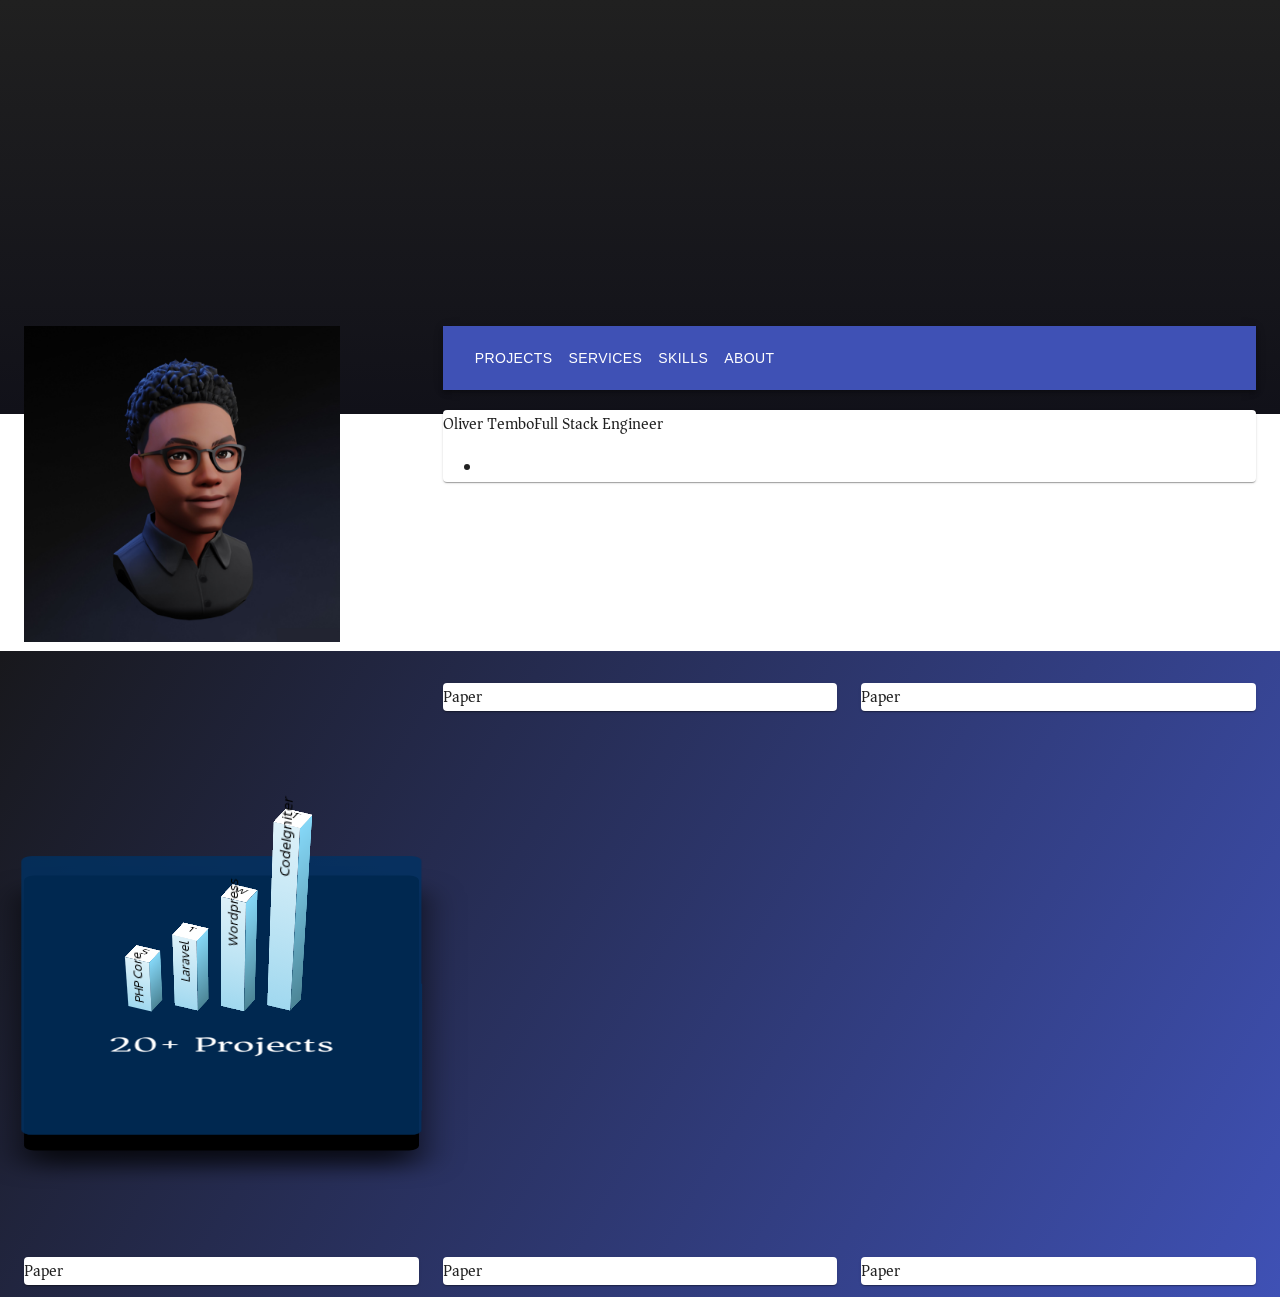
==== index.html @ 93346532 "First bumpy version Not ready for viewing..lol" ====
<!DOCTYPE html><html><head><meta charSet="utf-8"/><meta http-equiv="x-ua-compatible" content="ie=edge"/><meta name="viewport" content="width=device-width, initial-scale=1, shrink-to-fit=no"/><style data-href="/styles.9f3460caab3adb415fbe.css" data-identity="gatsby-global-css">@import url(https://fonts.googleapis.com/css?family=Asar|Oxygen);.body{background:linear-gradient(180deg,#202020,#111119);height:400px;margin:0;overflow:hidden}.rain{height:100%;left:0;position:absolute;width:100%;z-index:2}.rain.back-row{bottom:60px;display:none;opacity:.5;z-index:1}.body.back-row-toggle .rain.back-row{display:block}.drop{-webkit-animation:drop .5s linear infinite;animation:drop .5s linear infinite;bottom:100%;height:120px;pointer-events:none;position:absolute;width:15px}@-webkit-keyframes drop{0%{-webkit-transform:translateY(0);transform:translateY(0)}75%{-webkit-transform:translateY(400px);transform:translateY(400px)}to{-webkit-transform:translateY(400px);transform:translateY(400px)}}@keyframes drop{0%{-webkit-transform:translateY(0);transform:translateY(0)}75%{-webkit-transform:translateY(400px);transform:translateY(400px)}to{-webkit-transform:translateY(400px);transform:translateY(400px)}}.stem{-webkit-animation:stem .5s linear infinite;animation:stem .5s linear infinite;background:linear-gradient(180deg,hsla(0,0%,100%,0),hsla(0,0%,100%,.25));height:60%;margin-left:7px;width:1px}@-webkit-keyframes stem{0%{opacity:1}65%{opacity:1}75%{opacity:0}to{opacity:0}}@keyframes stem{0%{opacity:1}65%{opacity:1}75%{opacity:0}to{opacity:0}}.splat{-webkit-animation:splat .5s linear infinite;animation:splat .5s linear infinite;border-radius:50%;border-top:2px dotted hsla(0,0%,100%,.5);display:none;height:10px;opacity:1;-webkit-transform:scale(0);transform:scale(0);width:15px}.body.splat-toggle .splat{display:block}@-webkit-keyframes splat{0%{opacity:1;-webkit-transform:scale(0);transform:scale(0)}80%{opacity:1;-webkit-transform:scale(0);transform:scale(0)}90%{opacity:.5;-webkit-transform:scale(1);transform:scale(1)}to{opacity:0;-webkit-transform:scale(1.5);transform:scale(1.5)}}@keyframes splat{0%{opacity:1;-webkit-transform:scale(0);transform:scale(0)}80%{opacity:1;-webkit-transform:scale(0);transform:scale(0)}90%{opacity:.5;-webkit-transform:scale(1);transform:scale(1)}to{opacity:0;-webkit-transform:scale(1.5);transform:scale(1.5)}}.toggles{left:0;top:0;z-index:3}.toggle,.toggles{position:absolute}.toggle{background-color:hsla(0,0%,100%,.2);border-radius:50%;box-sizing:border-box;color:rgba(0,0,0,.5);cursor:pointer;font-family:sans-serif;font-size:10px;font-weight:700;height:50px;left:20px;line-height:51px;text-align:center;transition:background-color .3s;width:50px}.toggle:hover{background-color:hsla(0,0%,100%,.25)}.toggle:active{background-color:hsla(0,0%,100%,.3)}.toggle.active{background-color:hsla(0,0%,100%,.4)}.splat-toggle{top:20px}.back-row-toggle{line-height:12px;padding-top:14px;top:90px}.single-toggle{top:160px}.body.single-toggle .drop{display:none}.body.single-toggle .drop:nth-child(10){display:block}body,html{margin:0;width:100%}body,html{background-color:#fff;font-family:Asar,serif;height:100%;padding:0;-webkit-perspective:1500px;perspective:1500px;-webkit-user-select:none;-ms-user-select:none;user-select:none}.card{align-items:center;background-color:#000;border-radius:10px;box-shadow:5px 5px 24px 0 rgba(0,0,0,.2);display:flex;flex-direction:column;height:300px;justify-content:center;-webkit-perspective:1500;perspective:1500;-webkit-transform-style:preserve-3d;transform-style:preserve-3d;transition:box-shadow .5s ease-in-out,-webkit-transform .5s ease-in-out;transition:transform .5s ease-in-out,box-shadow .5s ease-in-out;transition:transform .5s ease-in-out,box-shadow .5s ease-in-out,-webkit-transform .5s ease-in-out;width:250px}@media (min-height:600px){.card{height:550px;width:400px}}.card h2,.card h3,.card P{color:#fff;font-size:30px;font-weight:300;line-height:30px;margin:0;padding:0;-webkit-transform:translateZ(2px);transform:translateZ(2px);transition:opacity .5s ease-in-out,-webkit-transform .5s ease-in-out;transition:transform .5s ease-in-out,opacity .5s ease-in-out;transition:transform .5s ease-in-out,opacity .5s ease-in-out,-webkit-transform .5s ease-in-out}@media (min-height:600px){.card h2,.card h3,.card P{font-size:40px;line-height:40px}}.card h2{margin:20px 0 0}.card h3{margin:10px 0 40px}@media (min-height:600px){.card h3{margin:20px 0 40px}}.card P{font-size:16px;margin:0 0 30px}@media (min-height:600px){.card P{font-size:21px;margin:0 0 40px}}.card .chart{align-items:center;display:flex;justify-content:center;-webkit-transform:translateZ(2px);transform:translateZ(2px);-webkit-transform-style:preserve-3d;transform-style:preserve-3d;transition:-webkit-transform .5s ease-in-out;transition:transform .5s ease-in-out;transition:transform .5s ease-in-out,-webkit-transform .5s ease-in-out}.card .photo{background:url(https://source.unsplash.com/kpAXYoXSeuY/600x600) no-repeat 50%;background-size:cover;border-radius:10px;overflow:hidden;-webkit-transform:translateZ(1px);transform:translateZ(1px);transition:-webkit-transform .5s ease-in-out;transition:transform .5s ease-in-out;transition:transform .5s ease-in-out,-webkit-transform .5s ease-in-out}.card .photo,.card .photo:after{bottom:0;left:0;position:absolute;right:0;top:0}.card .photo:after{background-color:rgba(0,0,0,.2);content:" ";display:block;transition:background-color .5s ease-in-out}.card .bar{background-color:#fff;background:linear-gradient(180deg,#feffff 0,#ddf1f9 0,#a0d8ef);height:1px;margin:6px;position:relative;-webkit-transform:translateX(-7.5px) rotateX(-90deg) rotateY(-45deg);transform:translateX(-7.5px) rotateX(-90deg) rotateY(-45deg);-webkit-transform-origin:100% 100%;transform-origin:100% 100%;-webkit-transform-style:preserve-3d;transform-style:preserve-3d;transition:height .5s ease-in-out,margin .5s ease-in-out,-webkit-transform .5s ease-in-out;transition:height .5s ease-in-out,margin .5s ease-in-out,transform .5s ease-in-out;transition:height .5s ease-in-out,margin .5s ease-in-out,transform .5s ease-in-out,-webkit-transform .5s ease-in-out;width:15px;will-change:height}@media (min-height:600px){.card .bar{margin:10px;-webkit-transform:translateX(-12.5px) rotateX(-90deg) rotateY(-45deg);transform:translateX(-12.5px) rotateX(-90deg) rotateY(-45deg);width:25px}}.card .bar:after{background-color:grey;background:linear-gradient(180deg,#feffff 0,#85d7f7 0,#4c8596);content:"";display:block;height:100%;position:absolute;right:-15px;top:0;-webkit-transform:rotateY(90deg);transform:rotateY(90deg);-webkit-transform-origin:0 50%;transform-origin:0 50%;width:15px}@media (min-height:600px){.card .bar:after{right:-25px;width:25px}}.card .bar:before{background-color:#fff;color:#fff;content:"";display:block;font-family:Oxygen,sans-serif;font-size:10px;height:15px;left:0;line-height:14px;padding:0;position:absolute;text-align:center;top:-15px;-webkit-transform:rotateX(90deg);transform:rotateX(90deg);-webkit-transform-origin:0 100%;transform-origin:0 100%;transition:color .3s ease-in-out;width:15px}@media (min-height:600px){.card .bar:before{font-size:12px;height:25px;line-height:18px;top:-25px;width:25px}}.card .bar.bar1:before{content:"M"}.card .bar.bar2:before{content:"T"}.card .bar.bar3:before{content:"W"}.card .bar.bar4:before{content:"T"}.card .bar.bar5:before{content:"F"}.card .bar.bar6:before,.card .bar.bar7:before{content:"S"}.card .bar span{border-radius:2px;color:#000;font-family:Oxygen,sans-serif;font-size:10px;left:18px;opacity:0;padding:5px;position:absolute;text-align:right;top:20px;-webkit-transform:rotate(-90deg);transform:rotate(-90deg);-webkit-transform-origin:0 100%;transform-origin:0 100%;transition:opacity .5s ease-in-out;white-space:nowrap}@media (min-height:600px){.card .bar span{font-size:13px;left:25px;top:25px}}.details .card{box-shadow:0 30px 40px 0 rgba(0,0,0,.75);-webkit-transform:rotateX(60deg) translateY(150px);transform:rotateX(60deg) translateY(150px)}.details .card .chart{-webkit-transform:translateZ(40px) translatey(50px);transform:translateZ(40px) translatey(50px)}.details .card .bar{-webkit-transform:translateX(-7.5px) rotateX(-90deg) rotateY(-25deg);transform:translateX(-7.5px) rotateX(-90deg) rotateY(-25deg)}@media (min-height:600px){.details .card .bar{-webkit-transform:translateX(-12.5px) rotateX(-90deg) rotateY(-25deg);transform:translateX(-12.5px) rotateX(-90deg) rotateY(-25deg)}}.details .card .bar.bar1{height:150px;margin-top:-150px;transition-delay:.3s}.details .card .bar.bar2{height:75px;margin-top:-75px;transition-delay:.2s}.details .card .bar.bar3{height:112.5px;margin-top:-112.5px;transition-delay:.1s}.details .card .bar.bar4{height:180px;margin-top:-180px;transition-delay:0s}.details .card .bar.bar5{height:52.5px;margin-top:-52.5px;transition-delay:.1s}.details .card .bar.bar6{height:52.5px;margin-top:-52.5px;transition-delay:.2s}.details .card .bar.bar7{height:75px;margin-top:-75px;transition-delay:.3s}.details .card .bar span{opacity:1;transition-delay:.3s}.details .card .bar:before{color:#000}.details .card .photo{-webkit-transform:translateZ(20px);transform:translateZ(20px)}.details .card .photo:after{background-color:rgba(0,50,100,.8)}.details .card h2{opacity:0;-webkit-transform:translateZ(40px) translateY(-100px);transform:translateZ(40px) translateY(-100px)}.details .card p{opacity:0;-webkit-transform:translateZ(40px) translateY(-80px);transform:translateZ(40px) translateY(-80px)}.details .card h3{-webkit-transform:translateZ(60px) translateY(100px);transform:translateZ(60px) translateY(100px)}.background{align-items:center;background:unset;display:flex;height:100%;justify-content:center;position:relative;width:100%}.background:after,.background:before{background:unset;bottom:0;content:" ";left:0;position:absolute;right:0;top:0}.background:after{background:unset}.info{bottom:10px;color:#fff;font-family:Oxygen,sans-serif;left:10px;position:absolute}</style><meta name="generator" content="Gatsby 3.8.1"/><style data-styled="" data-styled-version="5.3.0"></style><style>.gatsby-image-wrapper{position:relative;overflow:hidden}.gatsby-image-wrapper img{bottom:0;height:100%;left:0;margin:0;max-width:none;padding:0;position:absolute;right:0;top:0;width:100%;object-fit:cover}.gatsby-image-wrapper [data-main-image]{opacity:0;transform:translateZ(0);transition:opacity .25s linear;will-change:opacity}.gatsby-image-wrapper-constrained{display:inline-block;vertical-align:top}</style><noscript><style>.gatsby-image-wrapper noscript [data-main-image]{opacity:1!important}.gatsby-image-wrapper [data-placeholder-image]{opacity:0!important}</style></noscript><script type="module">const e="undefined"!=typeof HTMLImageElement&&"loading"in HTMLImageElement.prototype;e&&document.body.addEventListener("load",(function(e){if(void 0===e.target.dataset.mainImage)return;if(void 0===e.target.dataset.gatsbyImageSsr)return;const t=e.target;let a=null,n=t;for(;null===a&&n;)void 0!==n.parentNode.dataset.gatsbyImageWrapper&&(a=n.parentNode),n=n.parentNode;const o=a.querySelector("[data-placeholder-image]"),r=new Image;r.src=t.currentSrc,r.decode().catch((()=>{})).then((()=>{t.style.opacity=1,o&&(o.style.opacity=0,o.style.transition="opacity 500ms linear")}))}),!0);</script><link rel="preconnect" href="https://www.google-analytics.com"/><link rel="dns-prefetch" href="https://www.google-analytics.com"/><title data-react-helmet="true"></title><link rel="sitemap" type="application/xml" href="/sitemap/sitemap-index.xml"/><link rel="icon" href="/favicon-32x32.png?v=53aa06cf17e4239d0dba6ffd09854e02" type="image/png"/><link rel="manifest" href="/manifest.webmanifest" crossorigin="anonymous"/><link rel="apple-touch-icon" sizes="48x48" href="/icons/icon-48x48.png?v=53aa06cf17e4239d0dba6ffd09854e02"/><link rel="apple-touch-icon" sizes="72x72" href="/icons/icon-72x72.png?v=53aa06cf17e4239d0dba6ffd09854e02"/><link rel="apple-touch-icon" sizes="96x96" href="/icons/icon-96x96.png?v=53aa06cf17e4239d0dba6ffd09854e02"/><link rel="apple-touch-icon" sizes="144x144" href="/icons/icon-144x144.png?v=53aa06cf17e4239d0dba6ffd09854e02"/><link rel="apple-touch-icon" sizes="192x192" href="/icons/icon-192x192.png?v=53aa06cf17e4239d0dba6ffd09854e02"/><link rel="apple-touch-icon" sizes="256x256" href="/icons/icon-256x256.png?v=53aa06cf17e4239d0dba6ffd09854e02"/><link rel="apple-touch-icon" sizes="384x384" href="/icons/icon-384x384.png?v=53aa06cf17e4239d0dba6ffd09854e02"/><link rel="apple-touch-icon" sizes="512x512" href="/icons/icon-512x512.png?v=53aa06cf17e4239d0dba6ffd09854e02"/><link as="script" rel="preload" href="/webpack-runtime-9cd2b280c2cabe2c43bd.js"/><link as="script" rel="preload" href="/framework-e30f879ede34e3baf985.js"/><link as="script" rel="preload" href="/app-cf558a4c9b865632f67f.js"/><link as="script" rel="preload" href="/2f8ae26163c4daa55c6ff9ba7ba238e1b8ab0bd8-356d24bc03b3d3b7fab3.js"/><link as="script" rel="preload" href="/component---src-pages-index-js-ec0ff11fa06824407d04.js"/><link as="fetch" rel="preload" href="/page-data/index/page-data.json" crossorigin="anonymous"/><link as="fetch" rel="preload" href="/page-data/app-data.json" crossorigin="anonymous"/></head><body><div id="___gatsby"><div style="outline:none" tabindex="-1" id="gatsby-focus-wrapper"><div id="rain-body" class="body splat-toggle back-row-toggle"><div class="back-row-toggle splat-toggle"><div id="rain-front-row" class="rain front-row"></div><div id="rain-back-row" class="rain back-row"></div></div></div><div class="MuiContainer-root MuiContainer-maxWidthLg" style="margin-top:-100px"><div class="MuiGrid-root MuiGrid-container MuiGrid-spacing-xs-3"><div class="MuiGrid-root MuiGrid-item MuiGrid-grid-xs-4"><img src="/static/Avatar-1-1840dc85a933906969b7ab01b05c617a.jpg" style="width:80%;max-width:400px;margin:auto;z-index:999" alt="Oliver Tembo"/></div><div class="MuiGrid-root MuiGrid-item MuiGrid-grid-xs-8"><header class="MuiPaper-root MuiAppBar-root MuiAppBar-positionStatic MuiAppBar-colorPrimary MuiPaper-elevation4"><div class="MuiToolbar-root MuiToolbar-regular MuiToolbar-gutters"><button class="MuiButtonBase-root MuiButton-root MuiButton-text MuiButton-colorInherit" tabindex="0" type="button"><span class="MuiButton-label">Projects</span></button><button class="MuiButtonBase-root MuiButton-root MuiButton-text MuiButton-colorInherit" tabindex="0" type="button"><span class="MuiButton-label">Services</span></button><button class="MuiButtonBase-root MuiButton-root MuiButton-text MuiButton-colorInherit" tabindex="0" type="button"><span class="MuiButton-label">Skills</span></button><button class="MuiButtonBase-root MuiButton-root MuiButton-text MuiButton-colorInherit" tabindex="0" type="button"><span class="MuiButton-label">About</span></button></div></header><div class="MuiPaper-root jss12 MuiPaper-elevation1 MuiPaper-rounded" style="margin-top:20px"><span class="MuiTypography-root" style="text-align:center">Oliver Tembo</span><span class="MuiTypography-root" style="text-align:center">Full Stack Engineer</span><ul><li></li></ul></div></div></div></div><div class="MuiContainer-root MuiContainer-maxWidthLg" style="background:linear-gradient(120deg, rgb(24, 24, 28), rgb(63, 81, 181))"><div class="MuiGrid-root MuiGrid-container MuiGrid-spacing-xs-3"><div class="MuiGrid-root MuiGrid-item MuiGrid-grid-xs-4"><div class="details"><div class="background"><div class="card"><div class="photo"></div><h2>PHP</h2><p>THIS WEEK</p><div class="chart"><div class="bar bar6"><span>PHP Core</span></div><div class="bar bar2"><span>Laravel</span></div><div class="bar bar3"><span>Wordpress</span></div><div class="bar bar4"><span>CodeIgniter</span></div></div><h3>20+ Projects</h3></div></div></div></div><div class="MuiGrid-root MuiGrid-item MuiGrid-grid-xs-4"><div class="MuiPaper-root jss12 MuiPaper-elevation1 MuiPaper-rounded" style="margin-top:20px">Paper</div></div><div class="MuiGrid-root MuiGrid-item MuiGrid-grid-xs-4"><div class="MuiPaper-root jss12 MuiPaper-elevation1 MuiPaper-rounded" style="margin-top:20px">Paper</div></div><div class="MuiGrid-root MuiGrid-item MuiGrid-grid-xs-4"><div class="MuiPaper-root jss12 MuiPaper-elevation1 MuiPaper-rounded" style="margin-top:20px">Paper</div></div><div class="MuiGrid-root MuiGrid-item MuiGrid-grid-xs-4"><div class="MuiPaper-root jss12 MuiPaper-elevation1 MuiPaper-rounded" style="margin-top:20px">Paper</div></div><div class="MuiGrid-root MuiGrid-item MuiGrid-grid-xs-4"><div class="MuiPaper-root jss12 MuiPaper-elevation1 MuiPaper-rounded" style="margin-top:20px">Paper</div></div></div></div></div><div id="gatsby-announcer" style="position:absolute;top:0;width:1px;height:1px;padding:0;overflow:hidden;clip:rect(0, 0, 0, 0);white-space:nowrap;border:0" aria-live="assertive" aria-atomic="true"></div></div><script>
  
  
  if(true) {
    (function(i,s,o,g,r,a,m){i['GoogleAnalyticsObject']=r;i[r]=i[r]||function(){
    (i[r].q=i[r].q||[]).push(arguments)},i[r].l=1*new Date();a=s.createElement(o),
    m=s.getElementsByTagName(o)[0];a.async=1;a.src=g;m.parentNode.insertBefore(a,m)
    })(window,document,'script','https://www.google-analytics.com/analytics.js','ga');
  }
  if (typeof ga === "function") {
    ga('create', '1111111111', 'auto', {});
      
      
      
      
      
      }</script><script id="gatsby-script-loader">/*<![CDATA[*/window.pagePath="/";/*]]>*/</script><script id="gatsby-chunk-mapping">/*<![CDATA[*/window.___chunkMapping={"polyfill":["/polyfill-8403038b74a88dc3ebb5.js"],"app":["/app-cf558a4c9b865632f67f.js"],"component---src-pages-404-js":["/component---src-pages-404-js-60d4efea6a24d670fe9b.js"],"component---src-pages-components-header-slider-js":[],"component---src-pages-components-jumbotron-js":["/component---src-pages-components-jumbotron-js-ccd8b0d52063183b3ac6.js"],"component---src-pages-components-skill-js":["/component---src-pages-components-skill-js-06cc188c267c3c8686af.js"],"component---src-pages-index-js":["/component---src-pages-index-js-ec0ff11fa06824407d04.js"]};/*]]>*/</script><script src="/polyfill-8403038b74a88dc3ebb5.js" nomodule=""></script><script src="/component---src-pages-index-js-ec0ff11fa06824407d04.js" async=""></script><script src="/2f8ae26163c4daa55c6ff9ba7ba238e1b8ab0bd8-356d24bc03b3d3b7fab3.js" async=""></script><script src="/app-cf558a4c9b865632f67f.js" async=""></script><script src="/framework-e30f879ede34e3baf985.js" async=""></script><script src="/webpack-runtime-9cd2b280c2cabe2c43bd.js" async=""></script></body></html>
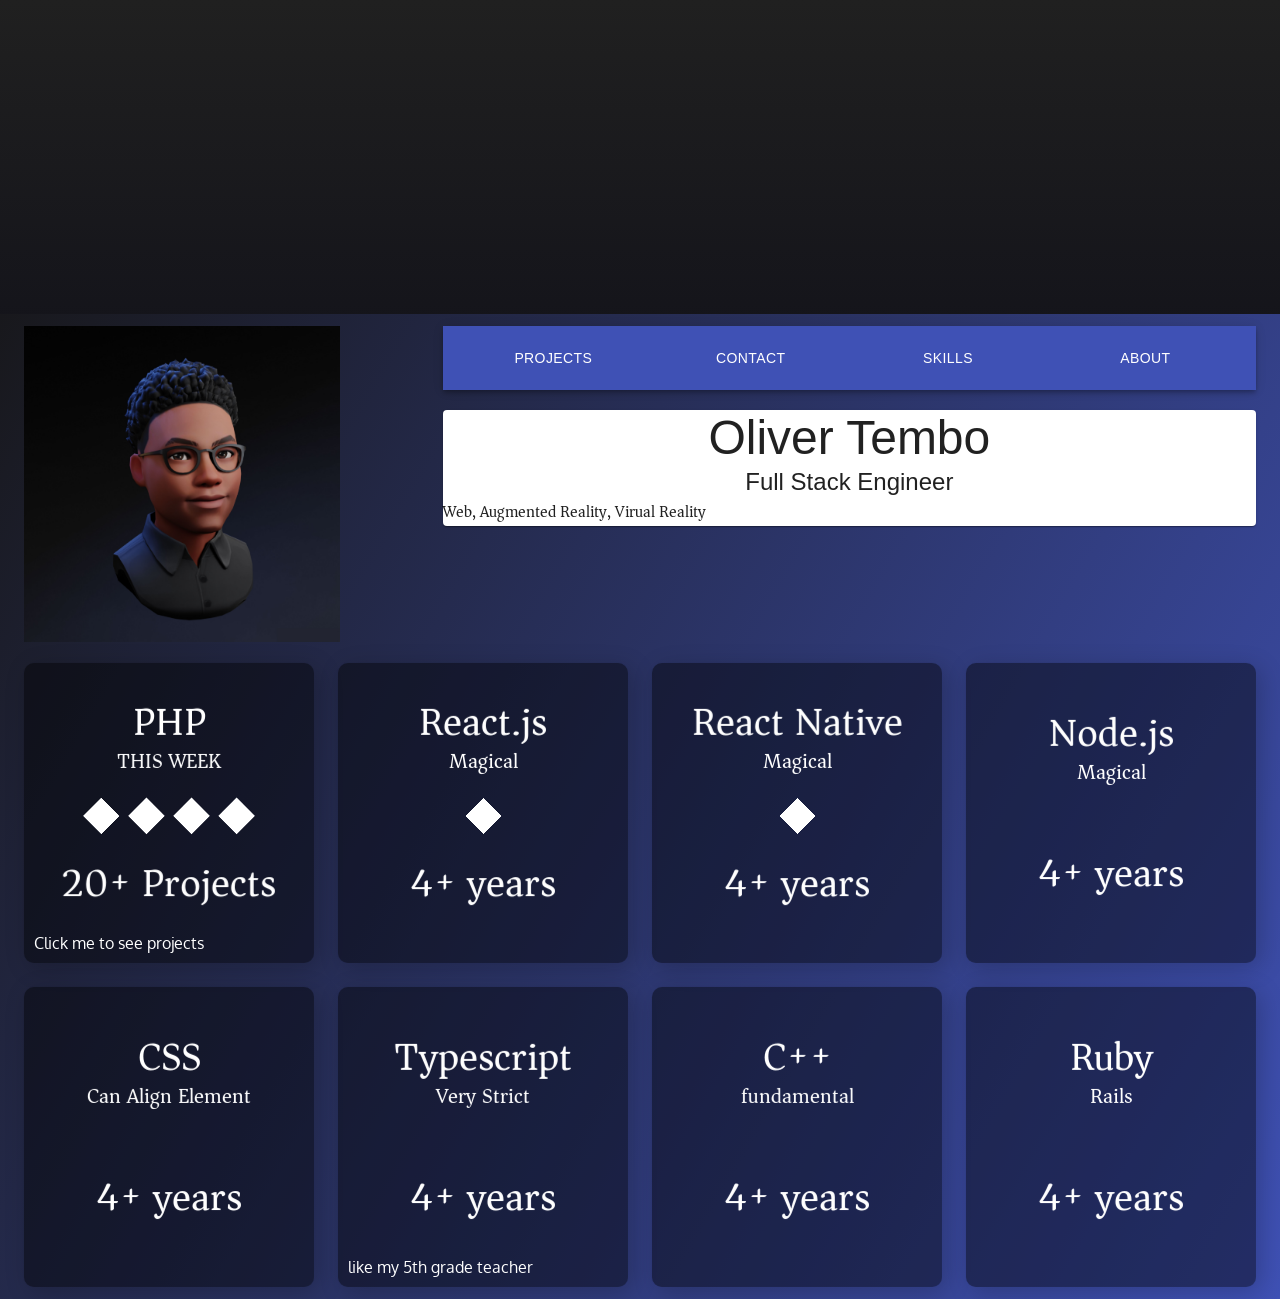
==== commit 9ecbfcbf: "update" ====
--- a/index.html
+++ b/index.html
@@ -1,4 +1,4 @@
-<!DOCTYPE html><html><head><meta charSet="utf-8"/><meta http-equiv="x-ua-compatible" content="ie=edge"/><meta name="viewport" content="width=device-width, initial-scale=1, shrink-to-fit=no"/><style data-href="/styles.9f3460caab3adb415fbe.css" data-identity="gatsby-global-css">@import url(https://fonts.googleapis.com/css?family=Asar|Oxygen);.body{background:linear-gradient(180deg,#202020,#111119);height:400px;margin:0;overflow:hidden}.rain{height:100%;left:0;position:absolute;width:100%;z-index:2}.rain.back-row{bottom:60px;display:none;opacity:.5;z-index:1}.body.back-row-toggle .rain.back-row{display:block}.drop{-webkit-animation:drop .5s linear infinite;animation:drop .5s linear infinite;bottom:100%;height:120px;pointer-events:none;position:absolute;width:15px}@-webkit-keyframes drop{0%{-webkit-transform:translateY(0);transform:translateY(0)}75%{-webkit-transform:translateY(400px);transform:translateY(400px)}to{-webkit-transform:translateY(400px);transform:translateY(400px)}}@keyframes drop{0%{-webkit-transform:translateY(0);transform:translateY(0)}75%{-webkit-transform:translateY(400px);transform:translateY(400px)}to{-webkit-transform:translateY(400px);transform:translateY(400px)}}.stem{-webkit-animation:stem .5s linear infinite;animation:stem .5s linear infinite;background:linear-gradient(180deg,hsla(0,0%,100%,0),hsla(0,0%,100%,.25));height:60%;margin-left:7px;width:1px}@-webkit-keyframes stem{0%{opacity:1}65%{opacity:1}75%{opacity:0}to{opacity:0}}@keyframes stem{0%{opacity:1}65%{opacity:1}75%{opacity:0}to{opacity:0}}.splat{-webkit-animation:splat .5s linear infinite;animation:splat .5s linear infinite;border-radius:50%;border-top:2px dotted hsla(0,0%,100%,.5);display:none;height:10px;opacity:1;-webkit-transform:scale(0);transform:scale(0);width:15px}.body.splat-toggle .splat{display:block}@-webkit-keyframes splat{0%{opacity:1;-webkit-transform:scale(0);transform:scale(0)}80%{opacity:1;-webkit-transform:scale(0);transform:scale(0)}90%{opacity:.5;-webkit-transform:scale(1);transform:scale(1)}to{opacity:0;-webkit-transform:scale(1.5);transform:scale(1.5)}}@keyframes splat{0%{opacity:1;-webkit-transform:scale(0);transform:scale(0)}80%{opacity:1;-webkit-transform:scale(0);transform:scale(0)}90%{opacity:.5;-webkit-transform:scale(1);transform:scale(1)}to{opacity:0;-webkit-transform:scale(1.5);transform:scale(1.5)}}.toggles{left:0;top:0;z-index:3}.toggle,.toggles{position:absolute}.toggle{background-color:hsla(0,0%,100%,.2);border-radius:50%;box-sizing:border-box;color:rgba(0,0,0,.5);cursor:pointer;font-family:sans-serif;font-size:10px;font-weight:700;height:50px;left:20px;line-height:51px;text-align:center;transition:background-color .3s;width:50px}.toggle:hover{background-color:hsla(0,0%,100%,.25)}.toggle:active{background-color:hsla(0,0%,100%,.3)}.toggle.active{background-color:hsla(0,0%,100%,.4)}.splat-toggle{top:20px}.back-row-toggle{line-height:12px;padding-top:14px;top:90px}.single-toggle{top:160px}.body.single-toggle .drop{display:none}.body.single-toggle .drop:nth-child(10){display:block}body,html{margin:0;width:100%}body,html{background-color:#fff;font-family:Asar,serif;height:100%;padding:0;-webkit-perspective:1500px;perspective:1500px;-webkit-user-select:none;-ms-user-select:none;user-select:none}.card{align-items:center;background-color:#000;border-radius:10px;box-shadow:5px 5px 24px 0 rgba(0,0,0,.2);display:flex;flex-direction:column;height:300px;justify-content:center;-webkit-perspective:1500;perspective:1500;-webkit-transform-style:preserve-3d;transform-style:preserve-3d;transition:box-shadow .5s ease-in-out,-webkit-transform .5s ease-in-out;transition:transform .5s ease-in-out,box-shadow .5s ease-in-out;transition:transform .5s ease-in-out,box-shadow .5s ease-in-out,-webkit-transform .5s ease-in-out;width:250px}@media (min-height:600px){.card{height:550px;width:400px}}.card h2,.card h3,.card P{color:#fff;font-size:30px;font-weight:300;line-height:30px;margin:0;padding:0;-webkit-transform:translateZ(2px);transform:translateZ(2px);transition:opacity .5s ease-in-out,-webkit-transform .5s ease-in-out;transition:transform .5s ease-in-out,opacity .5s ease-in-out;transition:transform .5s ease-in-out,opacity .5s ease-in-out,-webkit-transform .5s ease-in-out}@media (min-height:600px){.card h2,.card h3,.card P{font-size:40px;line-height:40px}}.card h2{margin:20px 0 0}.card h3{margin:10px 0 40px}@media (min-height:600px){.card h3{margin:20px 0 40px}}.card P{font-size:16px;margin:0 0 30px}@media (min-height:600px){.card P{font-size:21px;margin:0 0 40px}}.card .chart{align-items:center;display:flex;justify-content:center;-webkit-transform:translateZ(2px);transform:translateZ(2px);-webkit-transform-style:preserve-3d;transform-style:preserve-3d;transition:-webkit-transform .5s ease-in-out;transition:transform .5s ease-in-out;transition:transform .5s ease-in-out,-webkit-transform .5s ease-in-out}.card .photo{background:url(https://source.unsplash.com/kpAXYoXSeuY/600x600) no-repeat 50%;background-size:cover;border-radius:10px;overflow:hidden;-webkit-transform:translateZ(1px);transform:translateZ(1px);transition:-webkit-transform .5s ease-in-out;transition:transform .5s ease-in-out;transition:transform .5s ease-in-out,-webkit-transform .5s ease-in-out}.card .photo,.card .photo:after{bottom:0;left:0;position:absolute;right:0;top:0}.card .photo:after{background-color:rgba(0,0,0,.2);content:" ";display:block;transition:background-color .5s ease-in-out}.card .bar{background-color:#fff;background:linear-gradient(180deg,#feffff 0,#ddf1f9 0,#a0d8ef);height:1px;margin:6px;position:relative;-webkit-transform:translateX(-7.5px) rotateX(-90deg) rotateY(-45deg);transform:translateX(-7.5px) rotateX(-90deg) rotateY(-45deg);-webkit-transform-origin:100% 100%;transform-origin:100% 100%;-webkit-transform-style:preserve-3d;transform-style:preserve-3d;transition:height .5s ease-in-out,margin .5s ease-in-out,-webkit-transform .5s ease-in-out;transition:height .5s ease-in-out,margin .5s ease-in-out,transform .5s ease-in-out;transition:height .5s ease-in-out,margin .5s ease-in-out,transform .5s ease-in-out,-webkit-transform .5s ease-in-out;width:15px;will-change:height}@media (min-height:600px){.card .bar{margin:10px;-webkit-transform:translateX(-12.5px) rotateX(-90deg) rotateY(-45deg);transform:translateX(-12.5px) rotateX(-90deg) rotateY(-45deg);width:25px}}.card .bar:after{background-color:grey;background:linear-gradient(180deg,#feffff 0,#85d7f7 0,#4c8596);content:"";display:block;height:100%;position:absolute;right:-15px;top:0;-webkit-transform:rotateY(90deg);transform:rotateY(90deg);-webkit-transform-origin:0 50%;transform-origin:0 50%;width:15px}@media (min-height:600px){.card .bar:after{right:-25px;width:25px}}.card .bar:before{background-color:#fff;color:#fff;content:"";display:block;font-family:Oxygen,sans-serif;font-size:10px;height:15px;left:0;line-height:14px;padding:0;position:absolute;text-align:center;top:-15px;-webkit-transform:rotateX(90deg);transform:rotateX(90deg);-webkit-transform-origin:0 100%;transform-origin:0 100%;transition:color .3s ease-in-out;width:15px}@media (min-height:600px){.card .bar:before{font-size:12px;height:25px;line-height:18px;top:-25px;width:25px}}.card .bar.bar1:before{content:"M"}.card .bar.bar2:before{content:"T"}.card .bar.bar3:before{content:"W"}.card .bar.bar4:before{content:"T"}.card .bar.bar5:before{content:"F"}.card .bar.bar6:before,.card .bar.bar7:before{content:"S"}.card .bar span{border-radius:2px;color:#000;font-family:Oxygen,sans-serif;font-size:10px;left:18px;opacity:0;padding:5px;position:absolute;text-align:right;top:20px;-webkit-transform:rotate(-90deg);transform:rotate(-90deg);-webkit-transform-origin:0 100%;transform-origin:0 100%;transition:opacity .5s ease-in-out;white-space:nowrap}@media (min-height:600px){.card .bar span{font-size:13px;left:25px;top:25px}}.details .card{box-shadow:0 30px 40px 0 rgba(0,0,0,.75);-webkit-transform:rotateX(60deg) translateY(150px);transform:rotateX(60deg) translateY(150px)}.details .card .chart{-webkit-transform:translateZ(40px) translatey(50px);transform:translateZ(40px) translatey(50px)}.details .card .bar{-webkit-transform:translateX(-7.5px) rotateX(-90deg) rotateY(-25deg);transform:translateX(-7.5px) rotateX(-90deg) rotateY(-25deg)}@media (min-height:600px){.details .card .bar{-webkit-transform:translateX(-12.5px) rotateX(-90deg) rotateY(-25deg);transform:translateX(-12.5px) rotateX(-90deg) rotateY(-25deg)}}.details .card .bar.bar1{height:150px;margin-top:-150px;transition-delay:.3s}.details .card .bar.bar2{height:75px;margin-top:-75px;transition-delay:.2s}.details .card .bar.bar3{height:112.5px;margin-top:-112.5px;transition-delay:.1s}.details .card .bar.bar4{height:180px;margin-top:-180px;transition-delay:0s}.details .card .bar.bar5{height:52.5px;margin-top:-52.5px;transition-delay:.1s}.details .card .bar.bar6{height:52.5px;margin-top:-52.5px;transition-delay:.2s}.details .card .bar.bar7{height:75px;margin-top:-75px;transition-delay:.3s}.details .card .bar span{opacity:1;transition-delay:.3s}.details .card .bar:before{color:#000}.details .card .photo{-webkit-transform:translateZ(20px);transform:translateZ(20px)}.details .card .photo:after{background-color:rgba(0,50,100,.8)}.details .card h2{opacity:0;-webkit-transform:translateZ(40px) translateY(-100px);transform:translateZ(40px) translateY(-100px)}.details .card p{opacity:0;-webkit-transform:translateZ(40px) translateY(-80px);transform:translateZ(40px) translateY(-80px)}.details .card h3{-webkit-transform:translateZ(60px) translateY(100px);transform:translateZ(60px) translateY(100px)}.background{align-items:center;background:unset;display:flex;height:100%;justify-content:center;position:relative;width:100%}.background:after,.background:before{background:unset;bottom:0;content:" ";left:0;position:absolute;right:0;top:0}.background:after{background:unset}.info{bottom:10px;color:#fff;font-family:Oxygen,sans-serif;left:10px;position:absolute}</style><meta name="generator" content="Gatsby 3.8.1"/><style data-styled="" data-styled-version="5.3.0"></style><style>.gatsby-image-wrapper{position:relative;overflow:hidden}.gatsby-image-wrapper img{bottom:0;height:100%;left:0;margin:0;max-width:none;padding:0;position:absolute;right:0;top:0;width:100%;object-fit:cover}.gatsby-image-wrapper [data-main-image]{opacity:0;transform:translateZ(0);transition:opacity .25s linear;will-change:opacity}.gatsby-image-wrapper-constrained{display:inline-block;vertical-align:top}</style><noscript><style>.gatsby-image-wrapper noscript [data-main-image]{opacity:1!important}.gatsby-image-wrapper [data-placeholder-image]{opacity:0!important}</style></noscript><script type="module">const e="undefined"!=typeof HTMLImageElement&&"loading"in HTMLImageElement.prototype;e&&document.body.addEventListener("load",(function(e){if(void 0===e.target.dataset.mainImage)return;if(void 0===e.target.dataset.gatsbyImageSsr)return;const t=e.target;let a=null,n=t;for(;null===a&&n;)void 0!==n.parentNode.dataset.gatsbyImageWrapper&&(a=n.parentNode),n=n.parentNode;const o=a.querySelector("[data-placeholder-image]"),r=new Image;r.src=t.currentSrc,r.decode().catch((()=>{})).then((()=>{t.style.opacity=1,o&&(o.style.opacity=0,o.style.transition="opacity 500ms linear")}))}),!0);</script><link rel="preconnect" href="https://www.google-analytics.com"/><link rel="dns-prefetch" href="https://www.google-analytics.com"/><title data-react-helmet="true"></title><link rel="sitemap" type="application/xml" href="/sitemap/sitemap-index.xml"/><link rel="icon" href="/favicon-32x32.png?v=53aa06cf17e4239d0dba6ffd09854e02" type="image/png"/><link rel="manifest" href="/manifest.webmanifest" crossorigin="anonymous"/><link rel="apple-touch-icon" sizes="48x48" href="/icons/icon-48x48.png?v=53aa06cf17e4239d0dba6ffd09854e02"/><link rel="apple-touch-icon" sizes="72x72" href="/icons/icon-72x72.png?v=53aa06cf17e4239d0dba6ffd09854e02"/><link rel="apple-touch-icon" sizes="96x96" href="/icons/icon-96x96.png?v=53aa06cf17e4239d0dba6ffd09854e02"/><link rel="apple-touch-icon" sizes="144x144" href="/icons/icon-144x144.png?v=53aa06cf17e4239d0dba6ffd09854e02"/><link rel="apple-touch-icon" sizes="192x192" href="/icons/icon-192x192.png?v=53aa06cf17e4239d0dba6ffd09854e02"/><link rel="apple-touch-icon" sizes="256x256" href="/icons/icon-256x256.png?v=53aa06cf17e4239d0dba6ffd09854e02"/><link rel="apple-touch-icon" sizes="384x384" href="/icons/icon-384x384.png?v=53aa06cf17e4239d0dba6ffd09854e02"/><link rel="apple-touch-icon" sizes="512x512" href="/icons/icon-512x512.png?v=53aa06cf17e4239d0dba6ffd09854e02"/><link as="script" rel="preload" href="/webpack-runtime-9cd2b280c2cabe2c43bd.js"/><link as="script" rel="preload" href="/framework-e30f879ede34e3baf985.js"/><link as="script" rel="preload" href="/app-cf558a4c9b865632f67f.js"/><link as="script" rel="preload" href="/2f8ae26163c4daa55c6ff9ba7ba238e1b8ab0bd8-356d24bc03b3d3b7fab3.js"/><link as="script" rel="preload" href="/component---src-pages-index-js-ec0ff11fa06824407d04.js"/><link as="fetch" rel="preload" href="/page-data/index/page-data.json" crossorigin="anonymous"/><link as="fetch" rel="preload" href="/page-data/app-data.json" crossorigin="anonymous"/></head><body><div id="___gatsby"><div style="outline:none" tabindex="-1" id="gatsby-focus-wrapper"><div id="rain-body" class="body splat-toggle back-row-toggle"><div class="back-row-toggle splat-toggle"><div id="rain-front-row" class="rain front-row"></div><div id="rain-back-row" class="rain back-row"></div></div></div><div class="MuiContainer-root MuiContainer-maxWidthLg" style="margin-top:-100px"><div class="MuiGrid-root MuiGrid-container MuiGrid-spacing-xs-3"><div class="MuiGrid-root MuiGrid-item MuiGrid-grid-xs-4"><img src="/static/Avatar-1-1840dc85a933906969b7ab01b05c617a.jpg" style="width:80%;max-width:400px;margin:auto;z-index:999" alt="Oliver Tembo"/></div><div class="MuiGrid-root MuiGrid-item MuiGrid-grid-xs-8"><header class="MuiPaper-root MuiAppBar-root MuiAppBar-positionStatic MuiAppBar-colorPrimary MuiPaper-elevation4"><div class="MuiToolbar-root MuiToolbar-regular MuiToolbar-gutters"><button class="MuiButtonBase-root MuiButton-root MuiButton-text MuiButton-colorInherit" tabindex="0" type="button"><span class="MuiButton-label">Projects</span></button><button class="MuiButtonBase-root MuiButton-root MuiButton-text MuiButton-colorInherit" tabindex="0" type="button"><span class="MuiButton-label">Services</span></button><button class="MuiButtonBase-root MuiButton-root MuiButton-text MuiButton-colorInherit" tabindex="0" type="button"><span class="MuiButton-label">Skills</span></button><button class="MuiButtonBase-root MuiButton-root MuiButton-text MuiButton-colorInherit" tabindex="0" type="button"><span class="MuiButton-label">About</span></button></div></header><div class="MuiPaper-root jss12 MuiPaper-elevation1 MuiPaper-rounded" style="margin-top:20px"><span class="MuiTypography-root" style="text-align:center">Oliver Tembo</span><span class="MuiTypography-root" style="text-align:center">Full Stack Engineer</span><ul><li></li></ul></div></div></div></div><div class="MuiContainer-root MuiContainer-maxWidthLg" style="background:linear-gradient(120deg, rgb(24, 24, 28), rgb(63, 81, 181))"><div class="MuiGrid-root MuiGrid-container MuiGrid-spacing-xs-3"><div class="MuiGrid-root MuiGrid-item MuiGrid-grid-xs-4"><div class="details"><div class="background"><div class="card"><div class="photo"></div><h2>PHP</h2><p>THIS WEEK</p><div class="chart"><div class="bar bar6"><span>PHP Core</span></div><div class="bar bar2"><span>Laravel</span></div><div class="bar bar3"><span>Wordpress</span></div><div class="bar bar4"><span>CodeIgniter</span></div></div><h3>20+ Projects</h3></div></div></div></div><div class="MuiGrid-root MuiGrid-item MuiGrid-grid-xs-4"><div class="MuiPaper-root jss12 MuiPaper-elevation1 MuiPaper-rounded" style="margin-top:20px">Paper</div></div><div class="MuiGrid-root MuiGrid-item MuiGrid-grid-xs-4"><div class="MuiPaper-root jss12 MuiPaper-elevation1 MuiPaper-rounded" style="margin-top:20px">Paper</div></div><div class="MuiGrid-root MuiGrid-item MuiGrid-grid-xs-4"><div class="MuiPaper-root jss12 MuiPaper-elevation1 MuiPaper-rounded" style="margin-top:20px">Paper</div></div><div class="MuiGrid-root MuiGrid-item MuiGrid-grid-xs-4"><div class="MuiPaper-root jss12 MuiPaper-elevation1 MuiPaper-rounded" style="margin-top:20px">Paper</div></div><div class="MuiGrid-root MuiGrid-item MuiGrid-grid-xs-4"><div class="MuiPaper-root jss12 MuiPaper-elevation1 MuiPaper-rounded" style="margin-top:20px">Paper</div></div></div></div></div><div id="gatsby-announcer" style="position:absolute;top:0;width:1px;height:1px;padding:0;overflow:hidden;clip:rect(0, 0, 0, 0);white-space:nowrap;border:0" aria-live="assertive" aria-atomic="true"></div></div><script>
+<!DOCTYPE html><html><head><meta charSet="utf-8"/><meta http-equiv="x-ua-compatible" content="ie=edge"/><meta name="viewport" content="width=device-width, initial-scale=1, shrink-to-fit=no"/><style data-href="/styles.af17167e1b5f0eeec448.css" data-identity="gatsby-global-css">@import url(https://fonts.googleapis.com/css?family=Asar|Oxygen);.body{background:linear-gradient(180deg,#202020,#111119);height:400px;margin:0;overflow:hidden}.rain{height:100%;left:0;position:absolute;width:100%;z-index:2}.rain.back-row{bottom:60px;display:none;opacity:.5;z-index:1}.body.back-row-toggle .rain.back-row{display:block}.drop{-webkit-animation:drop .5s linear infinite;animation:drop .5s linear infinite;bottom:100%;height:120px;pointer-events:none;position:absolute;width:15px}@-webkit-keyframes drop{0%{-webkit-transform:translateY(0);transform:translateY(0)}75%{-webkit-transform:translateY(400px);transform:translateY(400px)}to{-webkit-transform:translateY(400px);transform:translateY(400px)}}@keyframes drop{0%{-webkit-transform:translateY(0);transform:translateY(0)}75%{-webkit-transform:translateY(400px);transform:translateY(400px)}to{-webkit-transform:translateY(400px);transform:translateY(400px)}}.stem{-webkit-animation:stem .5s linear infinite;animation:stem .5s linear infinite;background:linear-gradient(180deg,hsla(0,0%,100%,0),hsla(0,0%,100%,.25));height:60%;margin-left:7px;width:1px}@-webkit-keyframes stem{0%{opacity:1}65%{opacity:1}75%{opacity:0}to{opacity:0}}@keyframes stem{0%{opacity:1}65%{opacity:1}75%{opacity:0}to{opacity:0}}.splat{-webkit-animation:splat .5s linear infinite;animation:splat .5s linear infinite;border-radius:50%;border-top:2px dotted hsla(0,0%,100%,.5);display:none;height:10px;opacity:1;-webkit-transform:scale(0);transform:scale(0);width:15px}.body.splat-toggle .splat{display:block}@-webkit-keyframes splat{0%{opacity:1;-webkit-transform:scale(0);transform:scale(0)}80%{opacity:1;-webkit-transform:scale(0);transform:scale(0)}90%{opacity:.5;-webkit-transform:scale(1);transform:scale(1)}to{opacity:0;-webkit-transform:scale(1.5);transform:scale(1.5)}}@keyframes splat{0%{opacity:1;-webkit-transform:scale(0);transform:scale(0)}80%{opacity:1;-webkit-transform:scale(0);transform:scale(0)}90%{opacity:.5;-webkit-transform:scale(1);transform:scale(1)}to{opacity:0;-webkit-transform:scale(1.5);transform:scale(1.5)}}.toggles{left:0;top:0;z-index:3}.toggle,.toggles{position:absolute}.toggle{background-color:hsla(0,0%,100%,.2);border-radius:50%;box-sizing:border-box;color:rgba(0,0,0,.5);cursor:pointer;font-family:sans-serif;font-size:10px;font-weight:700;height:50px;left:20px;line-height:51px;text-align:center;transition:background-color .3s;width:50px}.toggle:hover{background-color:hsla(0,0%,100%,.25)}.toggle:active{background-color:hsla(0,0%,100%,.3)}.toggle.active{background-color:hsla(0,0%,100%,.4)}.splat-toggle{top:20px}.back-row-toggle{line-height:12px;padding-top:14px;top:90px}.single-toggle{top:160px}.body.single-toggle .drop{display:none}.body.single-toggle .drop:nth-child(10){display:block}body,html{margin:0;width:100%}body,html{background-color:#fff;font-family:Asar,serif;height:100%;padding:0;-webkit-perspective:1500px;perspective:1500px;-webkit-user-select:none;-ms-user-select:none;user-select:none}.card{align-items:center;background-color:#0000004a;border-radius:10px;box-shadow:5px 5px 24px 0 rgba(0,0,0,.2);display:flex;flex-direction:column;height:300px;justify-content:center;-webkit-perspective:1500;perspective:1500;-webkit-transform-style:preserve-3d;transform-style:preserve-3d;transition:box-shadow .5s ease-in-out,-webkit-transform .5s ease-in-out;transition:transform .5s ease-in-out,box-shadow .5s ease-in-out;transition:transform .5s ease-in-out,box-shadow .5s ease-in-out,-webkit-transform .5s ease-in-out;width:250px}@media (min-height:600px){.card{height:300px;width:400px}}.card h2,.card h3,.card P{color:#fff;font-size:30px;font-weight:300;line-height:30px;margin:0;padding:0;-webkit-transform:translateZ(2px);transform:translateZ(2px);transition:opacity .5s ease-in-out,-webkit-transform .5s ease-in-out;transition:transform .5s ease-in-out,opacity .5s ease-in-out;transition:transform .5s ease-in-out,opacity .5s ease-in-out,-webkit-transform .5s ease-in-out}@media (min-height:600px){.card h2,.card h3,.card P{font-size:40px;line-height:40px}}.card h2{margin:20px 0 0}.card h3{margin:10px 0 40px}@media (min-height:600px){.card h3{margin:20px 0 40px}}.card P{font-size:16px;margin:0 0 30px}@media (min-height:600px){.card P{font-size:21px;margin:0 0 40px}}.card .chart{align-items:center;display:flex;justify-content:center;-webkit-transform:translateZ(2px);transform:translateZ(2px);-webkit-transform-style:preserve-3d;transform-style:preserve-3d;transition:-webkit-transform .5s ease-in-out;transition:transform .5s ease-in-out;transition:transform .5s ease-in-out,-webkit-transform .5s ease-in-out}.card .photo{background:url(https://source.unsplash.com/kpAXYoXSeuY/600x600) no-repeat 50%;background-size:cover;background:transparent;border-radius:10px;overflow:hidden;-webkit-transform:translateZ(1px);transform:translateZ(1px);transition:-webkit-transform .5s ease-in-out;transition:transform .5s ease-in-out;transition:transform .5s ease-in-out,-webkit-transform .5s ease-in-out}.card .photo,.card .photo:after{bottom:0;left:0;position:absolute;right:0;top:0}.card .photo:after{background-color:rgba(0,0,0,.2);content:" ";display:block;transition:background-color .5s ease-in-out}.card .bar{background-color:#fff;background:linear-gradient(180deg,#feffff 0,#ddf1f9 0,#a0d8ef);height:1px;margin:6px;position:relative;-webkit-transform:translateX(-7.5px) rotateX(-90deg) rotateY(-45deg);transform:translateX(-7.5px) rotateX(-90deg) rotateY(-45deg);-webkit-transform-origin:100% 100%;transform-origin:100% 100%;-webkit-transform-style:preserve-3d;transform-style:preserve-3d;transition:height .5s ease-in-out,margin .5s ease-in-out,-webkit-transform .5s ease-in-out;transition:height .5s ease-in-out,margin .5s ease-in-out,transform .5s ease-in-out;transition:height .5s ease-in-out,margin .5s ease-in-out,transform .5s ease-in-out,-webkit-transform .5s ease-in-out;width:15px;will-change:height}@media (min-height:600px){.card .bar{margin:10px;-webkit-transform:translateX(-12.5px) rotateX(-90deg) rotateY(-45deg);transform:translateX(-12.5px) rotateX(-90deg) rotateY(-45deg);width:25px}}.card .bar:after{background-color:grey;background:linear-gradient(180deg,#feffff 0,#85d7f7 0,#4c8596);content:"";display:block;height:100%;position:absolute;right:-15px;top:0;-webkit-transform:rotateY(90deg);transform:rotateY(90deg);-webkit-transform-origin:0 50%;transform-origin:0 50%;width:15px}@media (min-height:600px){.card .bar:after{right:-25px;width:25px}}.card .bar:before{background-color:#fff;color:#fff;content:"";display:block;font-family:Oxygen,sans-serif;font-size:10px;height:15px;left:0;line-height:14px;padding:0;position:absolute;text-align:center;top:-15px;-webkit-transform:rotateX(90deg);transform:rotateX(90deg);-webkit-transform-origin:0 100%;transform-origin:0 100%;transition:color .3s ease-in-out;width:15px}@media (min-height:600px){.card .bar:before{font-size:12px;height:25px;line-height:18px;top:-25px;width:25px}}.card .bar.bar1:before{content:"M"}.card .bar.bar2:before{content:"T"}.card .bar.bar3:before{content:"W"}.card .bar.bar4:before{content:"T"}.card .bar.bar5:before{content:"F"}.card .bar.bar6:before,.card .bar.bar7:before{content:"S"}.card .bar span{border-radius:2px;color:#000;font-family:Oxygen,sans-serif;font-size:10px;left:18px;opacity:0;padding:5px;position:absolute;text-align:right;top:20px;-webkit-transform:rotate(-90deg);transform:rotate(-90deg);-webkit-transform-origin:0 100%;transform-origin:0 100%;transition:opacity .5s ease-in-out;white-space:nowrap}@media (min-height:600px){.card .bar span{font-size:13px;left:25px;top:25px}}.details .card{box-shadow:0 30px 40px 0 rgba(0,0,0,.75);-webkit-transform:rotateX(60deg) translateY(150px);transform:rotateX(60deg) translateY(150px)}.details .card .chart{-webkit-transform:translateZ(40px) translatey(50px);transform:translateZ(40px) translatey(50px)}.details .card .bar{-webkit-transform:translateX(-7.5px) rotateX(-90deg) rotateY(-25deg);transform:translateX(-7.5px) rotateX(-90deg) rotateY(-25deg)}@media (min-height:600px){.details .card .bar{-webkit-transform:translateX(-12.5px) rotateX(-90deg) rotateY(-25deg);transform:translateX(-12.5px) rotateX(-90deg) rotateY(-25deg)}}.details .card .bar.bar1{height:150px;margin-top:-150px;transition-delay:.3s}.details .card .bar.bar2{height:75px;margin-top:-75px;transition-delay:.2s}.details .card .bar.bar3{height:112.5px;margin-top:-112.5px;transition-delay:.1s}.details .card .bar.bar4{height:180px;margin-top:-180px;transition-delay:0s}.details .card .bar.bar5{height:52.5px;margin-top:-52.5px;transition-delay:.1s}.details .card .bar.bar6{height:52.5px;margin-top:-52.5px;transition-delay:.2s}.details .card .bar.bar7{height:75px;margin-top:-75px;transition-delay:.3s}.details .card .bar span{opacity:1;transition-delay:.3s}.details .card .bar:before{color:#000}.details .card .photo{-webkit-transform:translateZ(20px);transform:translateZ(20px)}.details .card .photo:after{background-color:rgba(0,50,100,.8)}.details .card h2{opacity:0;-webkit-transform:translateZ(40px) translateY(-100px);transform:translateZ(40px) translateY(-100px)}.details .card p{opacity:0;-webkit-transform:translateZ(40px) translateY(-80px);transform:translateZ(40px) translateY(-80px)}.details .card h3{-webkit-transform:translateZ(60px) translateY(100px);transform:translateZ(60px) translateY(100px)}.background{align-items:center;background:unset;display:flex;height:100%;justify-content:center;position:relative;width:100%}.background:after,.background:before{background:unset;bottom:0;content:" ";left:0;position:absolute;right:0;top:0}.background:after{background:unset}.info{bottom:10px;color:#fff;font-family:Oxygen,sans-serif;left:10px;position:absolute}</style><meta name="generator" content="Gatsby 3.8.1"/><style data-styled="" data-styled-version="5.3.0"></style><style>.gatsby-image-wrapper{position:relative;overflow:hidden}.gatsby-image-wrapper img{bottom:0;height:100%;left:0;margin:0;max-width:none;padding:0;position:absolute;right:0;top:0;width:100%;object-fit:cover}.gatsby-image-wrapper [data-main-image]{opacity:0;transform:translateZ(0);transition:opacity .25s linear;will-change:opacity}.gatsby-image-wrapper-constrained{display:inline-block;vertical-align:top}</style><noscript><style>.gatsby-image-wrapper noscript [data-main-image]{opacity:1!important}.gatsby-image-wrapper [data-placeholder-image]{opacity:0!important}</style></noscript><script type="module">const e="undefined"!=typeof HTMLImageElement&&"loading"in HTMLImageElement.prototype;e&&document.body.addEventListener("load",(function(e){if(void 0===e.target.dataset.mainImage)return;if(void 0===e.target.dataset.gatsbyImageSsr)return;const t=e.target;let a=null,n=t;for(;null===a&&n;)void 0!==n.parentNode.dataset.gatsbyImageWrapper&&(a=n.parentNode),n=n.parentNode;const o=a.querySelector("[data-placeholder-image]"),r=new Image;r.src=t.currentSrc,r.decode().catch((()=>{})).then((()=>{t.style.opacity=1,o&&(o.style.opacity=0,o.style.transition="opacity 500ms linear")}))}),!0);</script><link rel="preconnect" href="https://www.google-analytics.com"/><link rel="dns-prefetch" href="https://www.google-analytics.com"/><title data-react-helmet="true"></title><link rel="sitemap" type="application/xml" href="/sitemap/sitemap-index.xml"/><link rel="icon" href="/favicon-32x32.png?v=53aa06cf17e4239d0dba6ffd09854e02" type="image/png"/><link rel="manifest" href="/manifest.webmanifest" crossorigin="anonymous"/><link rel="apple-touch-icon" sizes="48x48" href="/icons/icon-48x48.png?v=53aa06cf17e4239d0dba6ffd09854e02"/><link rel="apple-touch-icon" sizes="72x72" href="/icons/icon-72x72.png?v=53aa06cf17e4239d0dba6ffd09854e02"/><link rel="apple-touch-icon" sizes="96x96" href="/icons/icon-96x96.png?v=53aa06cf17e4239d0dba6ffd09854e02"/><link rel="apple-touch-icon" sizes="144x144" href="/icons/icon-144x144.png?v=53aa06cf17e4239d0dba6ffd09854e02"/><link rel="apple-touch-icon" sizes="192x192" href="/icons/icon-192x192.png?v=53aa06cf17e4239d0dba6ffd09854e02"/><link rel="apple-touch-icon" sizes="256x256" href="/icons/icon-256x256.png?v=53aa06cf17e4239d0dba6ffd09854e02"/><link rel="apple-touch-icon" sizes="384x384" href="/icons/icon-384x384.png?v=53aa06cf17e4239d0dba6ffd09854e02"/><link rel="apple-touch-icon" sizes="512x512" href="/icons/icon-512x512.png?v=53aa06cf17e4239d0dba6ffd09854e02"/><link as="script" rel="preload" href="/webpack-runtime-b6c6fc66cff34cbef0f7.js"/><link as="script" rel="preload" href="/framework-e30f879ede34e3baf985.js"/><link as="script" rel="preload" href="/app-3f5c0ecaa469599ce676.js"/><link as="script" rel="preload" href="/c07fb28ab1538e6b65a63f2b2da197f886a532b6-e607323ae12f16dd0a4c.js"/><link as="script" rel="preload" href="/2f8ae26163c4daa55c6ff9ba7ba238e1b8ab0bd8-08ad28c66f046dec33f9.js"/><link as="script" rel="preload" href="/component---src-pages-index-js-6d846b16e6010b22cfb5.js"/><link as="fetch" rel="preload" href="/page-data/index/page-data.json" crossorigin="anonymous"/><link as="fetch" rel="preload" href="/page-data/app-data.json" crossorigin="anonymous"/></head><body><div id="___gatsby"><div style="outline:none" tabindex="-1" id="gatsby-focus-wrapper"><div id="rain-body" class="body splat-toggle back-row-toggle"><div class="back-row-toggle splat-toggle"><div id="rain-front-row" class="rain front-row"></div><div id="rain-back-row" class="rain back-row"></div></div></div><div class="MuiBox-root jss13" style="background:linear-gradient(120deg, rgb(24, 24, 28), rgb(63, 81, 181))"><div class="MuiContainer-root MuiContainer-maxWidthLg" style="margin-top:-100px"><div class="MuiGrid-root MuiGrid-container MuiGrid-spacing-xs-3"><div class="MuiGrid-root MuiGrid-item MuiGrid-grid-xs-4"><img src="/static/Avatar-1-1840dc85a933906969b7ab01b05c617a.jpg" style="width:80%;max-width:400px;margin:auto;z-index:999" alt="Oliver Tembo"/></div><div class="MuiGrid-root MuiGrid-item MuiGrid-grid-xs-8"><header class="MuiPaper-root MuiAppBar-root MuiAppBar-positionStatic MuiAppBar-colorPrimary MuiPaper-elevation4" style="z-index:2;position:relative"><div class="MuiToolbar-root MuiToolbar-regular MuiToolbar-gutters" style="align-content:center;text-align:center"><div class="MuiGrid-root MuiGrid-container MuiGrid-spacing-xs-3"><div class="MuiGrid-root MuiGrid-item MuiGrid-grid-xs-3"><button class="MuiButtonBase-root MuiButton-root MuiButton-text MuiButton-colorInherit" tabindex="0" type="button"><span class="MuiButton-label">Projects</span></button></div><div class="MuiGrid-root MuiGrid-item MuiGrid-grid-xs-3"><button class="MuiButtonBase-root MuiButton-root MuiButton-text MuiButton-colorInherit" tabindex="0" type="button"><span class="MuiButton-label">Contact</span></button></div><div class="MuiGrid-root MuiGrid-item MuiGrid-grid-xs-3"><a class="MuiButtonBase-root MuiButton-root MuiButton-text MuiButton-colorInherit" tabindex="0" aria-disabled="false" href="#"><span class="MuiButton-label">Skills</span></a></div><div class="MuiGrid-root MuiGrid-item MuiGrid-grid-xs-3"><button class="MuiButtonBase-root MuiButton-root MuiButton-text MuiButton-colorInherit" tabindex="0" type="button"><span class="MuiButton-label">About</span></button></div></div></div></header><div class="MuiPaper-root jss12 MuiPaper-elevation1 MuiPaper-rounded" style="margin-top:20px"><h3 class="MuiTypography-root MuiTypography-h3" style="text-align:center">Oliver Tembo</h3><h5 class="MuiTypography-root MuiTypography-h5" style="text-align:center">Full Stack Engineer</h5><span class="MuiTypography-root" style="text-align:center">Web, Augmented Reality, Virual Reality</span></div></div></div></div><div class="MuiContainer-root MuiContainer-maxWidthLg"><div class="MuiGrid-root MuiGrid-container MuiGrid-spacing-xs-3"><div class="MuiGrid-root MuiGrid-item MuiGrid-grid-xs-3"><div class="" role="button"><a><div class="background"><div class="card"><div class="photo"></div><h2>PHP</h2><p>THIS WEEK</p><div class="chart"><div class="bar bar6"><span>PHP Core</span></div><div class="bar bar2"><span>Laravel</span></div><div class="bar bar3"><span>Wordpress</span></div><div class="bar bar4"><span>CodeIgniter</span></div></div><h3>20+ Projects</h3></div><div class="info">Click me to see projects</div></div></a></div></div><div class="MuiGrid-root MuiGrid-item MuiGrid-grid-xs-3"><div class="" role="button"><a><div class="background"><div class="card"><div class="photo"></div><h2>React.js</h2><p>Magical</p><div class="chart"><div class="bar bar1"><span>Redux</span></div></div><h3>4+ years</h3></div><div class="info"></div></div></a></div></div><div class="MuiGrid-root MuiGrid-item MuiGrid-grid-xs-3"><div class="" role="button"><a><div class="background"><div class="card"><div class="photo"></div><h2>React Native</h2><p>Magical</p><div class="chart"><div class="bar bar4"><span>CodeIgniter</span></div></div><h3>4+ years</h3></div><div class="info"></div></div></a></div></div><div class="MuiGrid-root MuiGrid-item MuiGrid-grid-xs-3"><div class="" role="button"><a><div class="background"><div class="card"><div class="photo"></div><h2>Node.js</h2><p>Magical</p><div class="chart"></div><h3>4+ years</h3></div><div class="info"></div></div></a></div></div><div class="MuiGrid-root MuiGrid-item MuiGrid-grid-xs-3"><div class="" role="button"><a><div class="background"><div class="card"><div class="photo"></div><h2>CSS</h2><p>Can Align Element</p><div class="chart"></div><h3>4+ years</h3></div><div class="info"></div></div></a></div></div><div class="MuiGrid-root MuiGrid-item MuiGrid-grid-xs-3"><div class="" role="button"><a><div class="background"><div class="card"><div class="photo"></div><h2>Typescript</h2><p>Very Strict</p><div class="chart"></div><h3>4+ years</h3></div><div class="info">like my 5th grade teacher</div></div></a></div></div><div class="MuiGrid-root MuiGrid-item MuiGrid-grid-xs-3"><div class="" role="button"><a><div class="background"><div class="card"><div class="photo"></div><h2>C++</h2><p>fundamental</p><div class="chart"></div><h3>4+ years</h3></div><div class="info"></div></div></a></div></div><div class="MuiGrid-root MuiGrid-item MuiGrid-grid-xs-3"><div class="" role="button"><a><div class="background"><div class="card"><div class="photo"></div><h2>Ruby</h2><p>Rails</p><div class="chart"></div><h3>4+ years</h3></div><div class="info"></div></div></a></div></div></div></div></div></div><div id="gatsby-announcer" style="position:absolute;top:0;width:1px;height:1px;padding:0;overflow:hidden;clip:rect(0, 0, 0, 0);white-space:nowrap;border:0" aria-live="assertive" aria-atomic="true"></div></div><script>
   
   
   if(true) {
@@ -14,4 +14,4 @@
       
       
       
-      }</script><script id="gatsby-script-loader">/*<![CDATA[*/window.pagePath="/";/*]]>*/</script><script id="gatsby-chunk-mapping">/*<![CDATA[*/window.___chunkMapping={"polyfill":["/polyfill-8403038b74a88dc3ebb5.js"],"app":["/app-cf558a4c9b865632f67f.js"],"component---src-pages-404-js":["/component---src-pages-404-js-60d4efea6a24d670fe9b.js"],"component---src-pages-components-header-slider-js":[],"component---src-pages-components-jumbotron-js":["/component---src-pages-components-jumbotron-js-ccd8b0d52063183b3ac6.js"],"component---src-pages-components-skill-js":["/component---src-pages-components-skill-js-06cc188c267c3c8686af.js"],"component---src-pages-index-js":["/component---src-pages-index-js-ec0ff11fa06824407d04.js"]};/*]]>*/</script><script src="/polyfill-8403038b74a88dc3ebb5.js" nomodule=""></script><script src="/component---src-pages-index-js-ec0ff11fa06824407d04.js" async=""></script><script src="/2f8ae26163c4daa55c6ff9ba7ba238e1b8ab0bd8-356d24bc03b3d3b7fab3.js" async=""></script><script src="/app-cf558a4c9b865632f67f.js" async=""></script><script src="/framework-e30f879ede34e3baf985.js" async=""></script><script src="/webpack-runtime-9cd2b280c2cabe2c43bd.js" async=""></script></body></html>+      }</script><script id="gatsby-script-loader">/*<![CDATA[*/window.pagePath="/";/*]]>*/</script><script id="gatsby-chunk-mapping">/*<![CDATA[*/window.___chunkMapping={"polyfill":["/polyfill-8403038b74a88dc3ebb5.js"],"app":["/app-3f5c0ecaa469599ce676.js"],"component---src-pages-404-js":["/component---src-pages-404-js-60d4efea6a24d670fe9b.js"],"component---src-pages-components-header-slider-js":[],"component---src-pages-components-jumbotron-js":["/component---src-pages-components-jumbotron-js-ccd8b0d52063183b3ac6.js"],"component---src-pages-components-navigation-js":["/component---src-pages-components-navigation-js-bb1de0efb753c4778436.js"],"component---src-pages-components-skill-js":["/component---src-pages-components-skill-js-b91d62a8d7b1b1910452.js"],"component---src-pages-index-js":["/component---src-pages-index-js-6d846b16e6010b22cfb5.js"]};/*]]>*/</script><script src="/polyfill-8403038b74a88dc3ebb5.js" nomodule=""></script><script src="/component---src-pages-index-js-6d846b16e6010b22cfb5.js" async=""></script><script src="/2f8ae26163c4daa55c6ff9ba7ba238e1b8ab0bd8-08ad28c66f046dec33f9.js" async=""></script><script src="/c07fb28ab1538e6b65a63f2b2da197f886a532b6-e607323ae12f16dd0a4c.js" async=""></script><script src="/app-3f5c0ecaa469599ce676.js" async=""></script><script src="/framework-e30f879ede34e3baf985.js" async=""></script><script src="/webpack-runtime-b6c6fc66cff34cbef0f7.js" async=""></script></body></html>
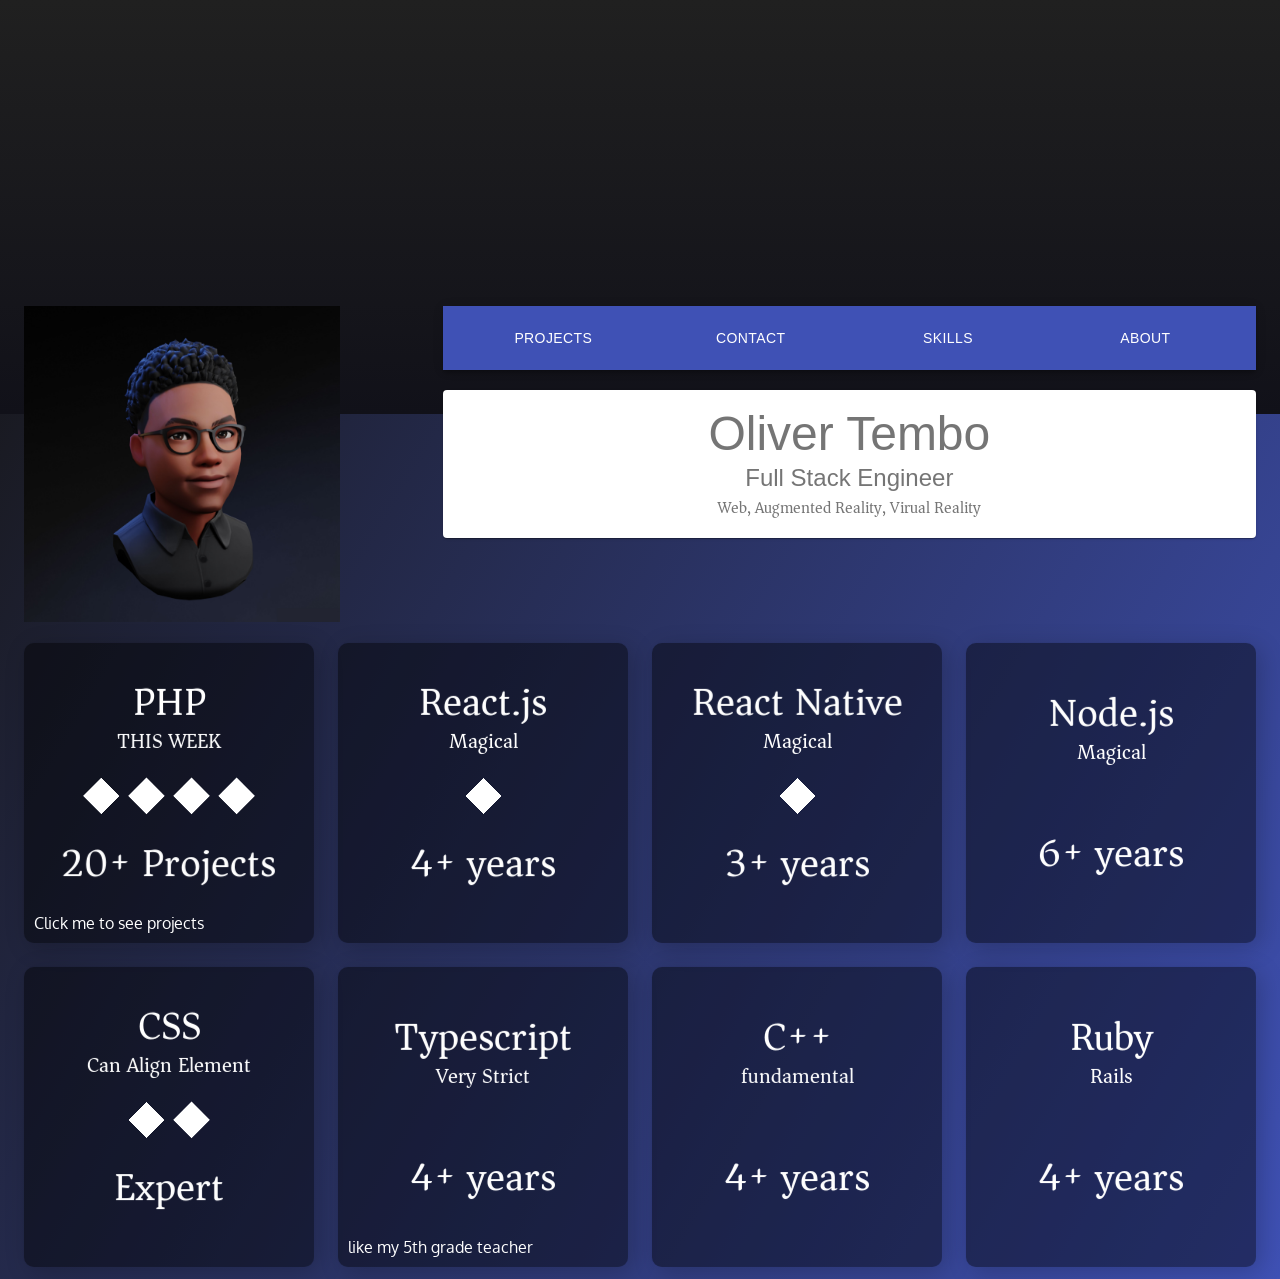
==== commit e3879e6c: "update" ====
--- a/index.html
+++ b/index.html
@@ -1,4 +1,4 @@
-<!DOCTYPE html><html><head><meta charSet="utf-8"/><meta http-equiv="x-ua-compatible" content="ie=edge"/><meta name="viewport" content="width=device-width, initial-scale=1, shrink-to-fit=no"/><style data-href="/styles.af17167e1b5f0eeec448.css" data-identity="gatsby-global-css">@import url(https://fonts.googleapis.com/css?family=Asar|Oxygen);.body{background:linear-gradient(180deg,#202020,#111119);height:400px;margin:0;overflow:hidden}.rain{height:100%;left:0;position:absolute;width:100%;z-index:2}.rain.back-row{bottom:60px;display:none;opacity:.5;z-index:1}.body.back-row-toggle .rain.back-row{display:block}.drop{-webkit-animation:drop .5s linear infinite;animation:drop .5s linear infinite;bottom:100%;height:120px;pointer-events:none;position:absolute;width:15px}@-webkit-keyframes drop{0%{-webkit-transform:translateY(0);transform:translateY(0)}75%{-webkit-transform:translateY(400px);transform:translateY(400px)}to{-webkit-transform:translateY(400px);transform:translateY(400px)}}@keyframes drop{0%{-webkit-transform:translateY(0);transform:translateY(0)}75%{-webkit-transform:translateY(400px);transform:translateY(400px)}to{-webkit-transform:translateY(400px);transform:translateY(400px)}}.stem{-webkit-animation:stem .5s linear infinite;animation:stem .5s linear infinite;background:linear-gradient(180deg,hsla(0,0%,100%,0),hsla(0,0%,100%,.25));height:60%;margin-left:7px;width:1px}@-webkit-keyframes stem{0%{opacity:1}65%{opacity:1}75%{opacity:0}to{opacity:0}}@keyframes stem{0%{opacity:1}65%{opacity:1}75%{opacity:0}to{opacity:0}}.splat{-webkit-animation:splat .5s linear infinite;animation:splat .5s linear infinite;border-radius:50%;border-top:2px dotted hsla(0,0%,100%,.5);display:none;height:10px;opacity:1;-webkit-transform:scale(0);transform:scale(0);width:15px}.body.splat-toggle .splat{display:block}@-webkit-keyframes splat{0%{opacity:1;-webkit-transform:scale(0);transform:scale(0)}80%{opacity:1;-webkit-transform:scale(0);transform:scale(0)}90%{opacity:.5;-webkit-transform:scale(1);transform:scale(1)}to{opacity:0;-webkit-transform:scale(1.5);transform:scale(1.5)}}@keyframes splat{0%{opacity:1;-webkit-transform:scale(0);transform:scale(0)}80%{opacity:1;-webkit-transform:scale(0);transform:scale(0)}90%{opacity:.5;-webkit-transform:scale(1);transform:scale(1)}to{opacity:0;-webkit-transform:scale(1.5);transform:scale(1.5)}}.toggles{left:0;top:0;z-index:3}.toggle,.toggles{position:absolute}.toggle{background-color:hsla(0,0%,100%,.2);border-radius:50%;box-sizing:border-box;color:rgba(0,0,0,.5);cursor:pointer;font-family:sans-serif;font-size:10px;font-weight:700;height:50px;left:20px;line-height:51px;text-align:center;transition:background-color .3s;width:50px}.toggle:hover{background-color:hsla(0,0%,100%,.25)}.toggle:active{background-color:hsla(0,0%,100%,.3)}.toggle.active{background-color:hsla(0,0%,100%,.4)}.splat-toggle{top:20px}.back-row-toggle{line-height:12px;padding-top:14px;top:90px}.single-toggle{top:160px}.body.single-toggle .drop{display:none}.body.single-toggle .drop:nth-child(10){display:block}body,html{margin:0;width:100%}body,html{background-color:#fff;font-family:Asar,serif;height:100%;padding:0;-webkit-perspective:1500px;perspective:1500px;-webkit-user-select:none;-ms-user-select:none;user-select:none}.card{align-items:center;background-color:#0000004a;border-radius:10px;box-shadow:5px 5px 24px 0 rgba(0,0,0,.2);display:flex;flex-direction:column;height:300px;justify-content:center;-webkit-perspective:1500;perspective:1500;-webkit-transform-style:preserve-3d;transform-style:preserve-3d;transition:box-shadow .5s ease-in-out,-webkit-transform .5s ease-in-out;transition:transform .5s ease-in-out,box-shadow .5s ease-in-out;transition:transform .5s ease-in-out,box-shadow .5s ease-in-out,-webkit-transform .5s ease-in-out;width:250px}@media (min-height:600px){.card{height:300px;width:400px}}.card h2,.card h3,.card P{color:#fff;font-size:30px;font-weight:300;line-height:30px;margin:0;padding:0;-webkit-transform:translateZ(2px);transform:translateZ(2px);transition:opacity .5s ease-in-out,-webkit-transform .5s ease-in-out;transition:transform .5s ease-in-out,opacity .5s ease-in-out;transition:transform .5s ease-in-out,opacity .5s ease-in-out,-webkit-transform .5s ease-in-out}@media (min-height:600px){.card h2,.card h3,.card P{font-size:40px;line-height:40px}}.card h2{margin:20px 0 0}.card h3{margin:10px 0 40px}@media (min-height:600px){.card h3{margin:20px 0 40px}}.card P{font-size:16px;margin:0 0 30px}@media (min-height:600px){.card P{font-size:21px;margin:0 0 40px}}.card .chart{align-items:center;display:flex;justify-content:center;-webkit-transform:translateZ(2px);transform:translateZ(2px);-webkit-transform-style:preserve-3d;transform-style:preserve-3d;transition:-webkit-transform .5s ease-in-out;transition:transform .5s ease-in-out;transition:transform .5s ease-in-out,-webkit-transform .5s ease-in-out}.card .photo{background:url(https://source.unsplash.com/kpAXYoXSeuY/600x600) no-repeat 50%;background-size:cover;background:transparent;border-radius:10px;overflow:hidden;-webkit-transform:translateZ(1px);transform:translateZ(1px);transition:-webkit-transform .5s ease-in-out;transition:transform .5s ease-in-out;transition:transform .5s ease-in-out,-webkit-transform .5s ease-in-out}.card .photo,.card .photo:after{bottom:0;left:0;position:absolute;right:0;top:0}.card .photo:after{background-color:rgba(0,0,0,.2);content:" ";display:block;transition:background-color .5s ease-in-out}.card .bar{background-color:#fff;background:linear-gradient(180deg,#feffff 0,#ddf1f9 0,#a0d8ef);height:1px;margin:6px;position:relative;-webkit-transform:translateX(-7.5px) rotateX(-90deg) rotateY(-45deg);transform:translateX(-7.5px) rotateX(-90deg) rotateY(-45deg);-webkit-transform-origin:100% 100%;transform-origin:100% 100%;-webkit-transform-style:preserve-3d;transform-style:preserve-3d;transition:height .5s ease-in-out,margin .5s ease-in-out,-webkit-transform .5s ease-in-out;transition:height .5s ease-in-out,margin .5s ease-in-out,transform .5s ease-in-out;transition:height .5s ease-in-out,margin .5s ease-in-out,transform .5s ease-in-out,-webkit-transform .5s ease-in-out;width:15px;will-change:height}@media (min-height:600px){.card .bar{margin:10px;-webkit-transform:translateX(-12.5px) rotateX(-90deg) rotateY(-45deg);transform:translateX(-12.5px) rotateX(-90deg) rotateY(-45deg);width:25px}}.card .bar:after{background-color:grey;background:linear-gradient(180deg,#feffff 0,#85d7f7 0,#4c8596);content:"";display:block;height:100%;position:absolute;right:-15px;top:0;-webkit-transform:rotateY(90deg);transform:rotateY(90deg);-webkit-transform-origin:0 50%;transform-origin:0 50%;width:15px}@media (min-height:600px){.card .bar:after{right:-25px;width:25px}}.card .bar:before{background-color:#fff;color:#fff;content:"";display:block;font-family:Oxygen,sans-serif;font-size:10px;height:15px;left:0;line-height:14px;padding:0;position:absolute;text-align:center;top:-15px;-webkit-transform:rotateX(90deg);transform:rotateX(90deg);-webkit-transform-origin:0 100%;transform-origin:0 100%;transition:color .3s ease-in-out;width:15px}@media (min-height:600px){.card .bar:before{font-size:12px;height:25px;line-height:18px;top:-25px;width:25px}}.card .bar.bar1:before{content:"M"}.card .bar.bar2:before{content:"T"}.card .bar.bar3:before{content:"W"}.card .bar.bar4:before{content:"T"}.card .bar.bar5:before{content:"F"}.card .bar.bar6:before,.card .bar.bar7:before{content:"S"}.card .bar span{border-radius:2px;color:#000;font-family:Oxygen,sans-serif;font-size:10px;left:18px;opacity:0;padding:5px;position:absolute;text-align:right;top:20px;-webkit-transform:rotate(-90deg);transform:rotate(-90deg);-webkit-transform-origin:0 100%;transform-origin:0 100%;transition:opacity .5s ease-in-out;white-space:nowrap}@media (min-height:600px){.card .bar span{font-size:13px;left:25px;top:25px}}.details .card{box-shadow:0 30px 40px 0 rgba(0,0,0,.75);-webkit-transform:rotateX(60deg) translateY(150px);transform:rotateX(60deg) translateY(150px)}.details .card .chart{-webkit-transform:translateZ(40px) translatey(50px);transform:translateZ(40px) translatey(50px)}.details .card .bar{-webkit-transform:translateX(-7.5px) rotateX(-90deg) rotateY(-25deg);transform:translateX(-7.5px) rotateX(-90deg) rotateY(-25deg)}@media (min-height:600px){.details .card .bar{-webkit-transform:translateX(-12.5px) rotateX(-90deg) rotateY(-25deg);transform:translateX(-12.5px) rotateX(-90deg) rotateY(-25deg)}}.details .card .bar.bar1{height:150px;margin-top:-150px;transition-delay:.3s}.details .card .bar.bar2{height:75px;margin-top:-75px;transition-delay:.2s}.details .card .bar.bar3{height:112.5px;margin-top:-112.5px;transition-delay:.1s}.details .card .bar.bar4{height:180px;margin-top:-180px;transition-delay:0s}.details .card .bar.bar5{height:52.5px;margin-top:-52.5px;transition-delay:.1s}.details .card .bar.bar6{height:52.5px;margin-top:-52.5px;transition-delay:.2s}.details .card .bar.bar7{height:75px;margin-top:-75px;transition-delay:.3s}.details .card .bar span{opacity:1;transition-delay:.3s}.details .card .bar:before{color:#000}.details .card .photo{-webkit-transform:translateZ(20px);transform:translateZ(20px)}.details .card .photo:after{background-color:rgba(0,50,100,.8)}.details .card h2{opacity:0;-webkit-transform:translateZ(40px) translateY(-100px);transform:translateZ(40px) translateY(-100px)}.details .card p{opacity:0;-webkit-transform:translateZ(40px) translateY(-80px);transform:translateZ(40px) translateY(-80px)}.details .card h3{-webkit-transform:translateZ(60px) translateY(100px);transform:translateZ(60px) translateY(100px)}.background{align-items:center;background:unset;display:flex;height:100%;justify-content:center;position:relative;width:100%}.background:after,.background:before{background:unset;bottom:0;content:" ";left:0;position:absolute;right:0;top:0}.background:after{background:unset}.info{bottom:10px;color:#fff;font-family:Oxygen,sans-serif;left:10px;position:absolute}</style><meta name="generator" content="Gatsby 3.8.1"/><style data-styled="" data-styled-version="5.3.0"></style><style>.gatsby-image-wrapper{position:relative;overflow:hidden}.gatsby-image-wrapper img{bottom:0;height:100%;left:0;margin:0;max-width:none;padding:0;position:absolute;right:0;top:0;width:100%;object-fit:cover}.gatsby-image-wrapper [data-main-image]{opacity:0;transform:translateZ(0);transition:opacity .25s linear;will-change:opacity}.gatsby-image-wrapper-constrained{display:inline-block;vertical-align:top}</style><noscript><style>.gatsby-image-wrapper noscript [data-main-image]{opacity:1!important}.gatsby-image-wrapper [data-placeholder-image]{opacity:0!important}</style></noscript><script type="module">const e="undefined"!=typeof HTMLImageElement&&"loading"in HTMLImageElement.prototype;e&&document.body.addEventListener("load",(function(e){if(void 0===e.target.dataset.mainImage)return;if(void 0===e.target.dataset.gatsbyImageSsr)return;const t=e.target;let a=null,n=t;for(;null===a&&n;)void 0!==n.parentNode.dataset.gatsbyImageWrapper&&(a=n.parentNode),n=n.parentNode;const o=a.querySelector("[data-placeholder-image]"),r=new Image;r.src=t.currentSrc,r.decode().catch((()=>{})).then((()=>{t.style.opacity=1,o&&(o.style.opacity=0,o.style.transition="opacity 500ms linear")}))}),!0);</script><link rel="preconnect" href="https://www.google-analytics.com"/><link rel="dns-prefetch" href="https://www.google-analytics.com"/><title data-react-helmet="true"></title><link rel="sitemap" type="application/xml" href="/sitemap/sitemap-index.xml"/><link rel="icon" href="/favicon-32x32.png?v=53aa06cf17e4239d0dba6ffd09854e02" type="image/png"/><link rel="manifest" href="/manifest.webmanifest" crossorigin="anonymous"/><link rel="apple-touch-icon" sizes="48x48" href="/icons/icon-48x48.png?v=53aa06cf17e4239d0dba6ffd09854e02"/><link rel="apple-touch-icon" sizes="72x72" href="/icons/icon-72x72.png?v=53aa06cf17e4239d0dba6ffd09854e02"/><link rel="apple-touch-icon" sizes="96x96" href="/icons/icon-96x96.png?v=53aa06cf17e4239d0dba6ffd09854e02"/><link rel="apple-touch-icon" sizes="144x144" href="/icons/icon-144x144.png?v=53aa06cf17e4239d0dba6ffd09854e02"/><link rel="apple-touch-icon" sizes="192x192" href="/icons/icon-192x192.png?v=53aa06cf17e4239d0dba6ffd09854e02"/><link rel="apple-touch-icon" sizes="256x256" href="/icons/icon-256x256.png?v=53aa06cf17e4239d0dba6ffd09854e02"/><link rel="apple-touch-icon" sizes="384x384" href="/icons/icon-384x384.png?v=53aa06cf17e4239d0dba6ffd09854e02"/><link rel="apple-touch-icon" sizes="512x512" href="/icons/icon-512x512.png?v=53aa06cf17e4239d0dba6ffd09854e02"/><link as="script" rel="preload" href="/webpack-runtime-b6c6fc66cff34cbef0f7.js"/><link as="script" rel="preload" href="/framework-e30f879ede34e3baf985.js"/><link as="script" rel="preload" href="/app-3f5c0ecaa469599ce676.js"/><link as="script" rel="preload" href="/c07fb28ab1538e6b65a63f2b2da197f886a532b6-e607323ae12f16dd0a4c.js"/><link as="script" rel="preload" href="/2f8ae26163c4daa55c6ff9ba7ba238e1b8ab0bd8-08ad28c66f046dec33f9.js"/><link as="script" rel="preload" href="/component---src-pages-index-js-6d846b16e6010b22cfb5.js"/><link as="fetch" rel="preload" href="/page-data/index/page-data.json" crossorigin="anonymous"/><link as="fetch" rel="preload" href="/page-data/app-data.json" crossorigin="anonymous"/></head><body><div id="___gatsby"><div style="outline:none" tabindex="-1" id="gatsby-focus-wrapper"><div id="rain-body" class="body splat-toggle back-row-toggle"><div class="back-row-toggle splat-toggle"><div id="rain-front-row" class="rain front-row"></div><div id="rain-back-row" class="rain back-row"></div></div></div><div class="MuiBox-root jss13" style="background:linear-gradient(120deg, rgb(24, 24, 28), rgb(63, 81, 181))"><div class="MuiContainer-root MuiContainer-maxWidthLg" style="margin-top:-100px"><div class="MuiGrid-root MuiGrid-container MuiGrid-spacing-xs-3"><div class="MuiGrid-root MuiGrid-item MuiGrid-grid-xs-4"><img src="/static/Avatar-1-1840dc85a933906969b7ab01b05c617a.jpg" style="width:80%;max-width:400px;margin:auto;z-index:999" alt="Oliver Tembo"/></div><div class="MuiGrid-root MuiGrid-item MuiGrid-grid-xs-8"><header class="MuiPaper-root MuiAppBar-root MuiAppBar-positionStatic MuiAppBar-colorPrimary MuiPaper-elevation4" style="z-index:2;position:relative"><div class="MuiToolbar-root MuiToolbar-regular MuiToolbar-gutters" style="align-content:center;text-align:center"><div class="MuiGrid-root MuiGrid-container MuiGrid-spacing-xs-3"><div class="MuiGrid-root MuiGrid-item MuiGrid-grid-xs-3"><button class="MuiButtonBase-root MuiButton-root MuiButton-text MuiButton-colorInherit" tabindex="0" type="button"><span class="MuiButton-label">Projects</span></button></div><div class="MuiGrid-root MuiGrid-item MuiGrid-grid-xs-3"><button class="MuiButtonBase-root MuiButton-root MuiButton-text MuiButton-colorInherit" tabindex="0" type="button"><span class="MuiButton-label">Contact</span></button></div><div class="MuiGrid-root MuiGrid-item MuiGrid-grid-xs-3"><a class="MuiButtonBase-root MuiButton-root MuiButton-text MuiButton-colorInherit" tabindex="0" aria-disabled="false" href="#"><span class="MuiButton-label">Skills</span></a></div><div class="MuiGrid-root MuiGrid-item MuiGrid-grid-xs-3"><button class="MuiButtonBase-root MuiButton-root MuiButton-text MuiButton-colorInherit" tabindex="0" type="button"><span class="MuiButton-label">About</span></button></div></div></div></header><div class="MuiPaper-root jss12 MuiPaper-elevation1 MuiPaper-rounded" style="margin-top:20px"><h3 class="MuiTypography-root MuiTypography-h3" style="text-align:center">Oliver Tembo</h3><h5 class="MuiTypography-root MuiTypography-h5" style="text-align:center">Full Stack Engineer</h5><span class="MuiTypography-root" style="text-align:center">Web, Augmented Reality, Virual Reality</span></div></div></div></div><div class="MuiContainer-root MuiContainer-maxWidthLg"><div class="MuiGrid-root MuiGrid-container MuiGrid-spacing-xs-3"><div class="MuiGrid-root MuiGrid-item MuiGrid-grid-xs-3"><div class="" role="button"><a><div class="background"><div class="card"><div class="photo"></div><h2>PHP</h2><p>THIS WEEK</p><div class="chart"><div class="bar bar6"><span>PHP Core</span></div><div class="bar bar2"><span>Laravel</span></div><div class="bar bar3"><span>Wordpress</span></div><div class="bar bar4"><span>CodeIgniter</span></div></div><h3>20+ Projects</h3></div><div class="info">Click me to see projects</div></div></a></div></div><div class="MuiGrid-root MuiGrid-item MuiGrid-grid-xs-3"><div class="" role="button"><a><div class="background"><div class="card"><div class="photo"></div><h2>React.js</h2><p>Magical</p><div class="chart"><div class="bar bar1"><span>Redux</span></div></div><h3>4+ years</h3></div><div class="info"></div></div></a></div></div><div class="MuiGrid-root MuiGrid-item MuiGrid-grid-xs-3"><div class="" role="button"><a><div class="background"><div class="card"><div class="photo"></div><h2>React Native</h2><p>Magical</p><div class="chart"><div class="bar bar4"><span>CodeIgniter</span></div></div><h3>4+ years</h3></div><div class="info"></div></div></a></div></div><div class="MuiGrid-root MuiGrid-item MuiGrid-grid-xs-3"><div class="" role="button"><a><div class="background"><div class="card"><div class="photo"></div><h2>Node.js</h2><p>Magical</p><div class="chart"></div><h3>4+ years</h3></div><div class="info"></div></div></a></div></div><div class="MuiGrid-root MuiGrid-item MuiGrid-grid-xs-3"><div class="" role="button"><a><div class="background"><div class="card"><div class="photo"></div><h2>CSS</h2><p>Can Align Element</p><div class="chart"></div><h3>4+ years</h3></div><div class="info"></div></div></a></div></div><div class="MuiGrid-root MuiGrid-item MuiGrid-grid-xs-3"><div class="" role="button"><a><div class="background"><div class="card"><div class="photo"></div><h2>Typescript</h2><p>Very Strict</p><div class="chart"></div><h3>4+ years</h3></div><div class="info">like my 5th grade teacher</div></div></a></div></div><div class="MuiGrid-root MuiGrid-item MuiGrid-grid-xs-3"><div class="" role="button"><a><div class="background"><div class="card"><div class="photo"></div><h2>C++</h2><p>fundamental</p><div class="chart"></div><h3>4+ years</h3></div><div class="info"></div></div></a></div></div><div class="MuiGrid-root MuiGrid-item MuiGrid-grid-xs-3"><div class="" role="button"><a><div class="background"><div class="card"><div class="photo"></div><h2>Ruby</h2><p>Rails</p><div class="chart"></div><h3>4+ years</h3></div><div class="info"></div></div></a></div></div></div></div></div></div><div id="gatsby-announcer" style="position:absolute;top:0;width:1px;height:1px;padding:0;overflow:hidden;clip:rect(0, 0, 0, 0);white-space:nowrap;border:0" aria-live="assertive" aria-atomic="true"></div></div><script>
+<!DOCTYPE html><html><head><meta charSet="utf-8"/><meta http-equiv="x-ua-compatible" content="ie=edge"/><meta name="viewport" content="width=device-width, initial-scale=1, shrink-to-fit=no"/><style data-href="/styles.98605419b30ff732269c.css" data-identity="gatsby-global-css">@import url(https://fonts.googleapis.com/css?family=Asar|Oxygen);.body{background:linear-gradient(180deg,#202020,#111119);height:400px;margin:0;overflow:hidden}.rain{height:100%;left:0;width:100%;z-index:2}.rain.back-row{bottom:60px;display:none;opacity:.5;z-index:1}.body.back-row-toggle .rain.back-row{display:block}.drop{-webkit-animation:drop .5s linear infinite;animation:drop .5s linear infinite;bottom:100%;height:120px;pointer-events:none;position:absolute;width:15px}@-webkit-keyframes drop{0%{-webkit-transform:translateY(0);transform:translateY(0)}75%{-webkit-transform:translateY(400px);transform:translateY(400px)}to{-webkit-transform:translateY(400px);transform:translateY(400px)}}@keyframes drop{0%{-webkit-transform:translateY(0);transform:translateY(0)}75%{-webkit-transform:translateY(400px);transform:translateY(400px)}to{-webkit-transform:translateY(400px);transform:translateY(400px)}}.stem{-webkit-animation:stem .5s linear infinite;animation:stem .5s linear infinite;background:linear-gradient(180deg,hsla(0,0%,100%,0),hsla(0,0%,100%,.25));height:60%;margin-left:7px;width:1px}@-webkit-keyframes stem{0%{opacity:1}65%{opacity:1}75%{opacity:0}to{opacity:0}}@keyframes stem{0%{opacity:1}65%{opacity:1}75%{opacity:0}to{opacity:0}}.splat{-webkit-animation:splat .5s linear infinite;animation:splat .5s linear infinite;border-radius:50%;border-top:2px dotted hsla(0,0%,100%,.5);display:none;height:10px;opacity:1;-webkit-transform:scale(0);transform:scale(0);width:15px}.body.splat-toggle .splat{display:block}@-webkit-keyframes splat{0%{opacity:1;-webkit-transform:scale(0);transform:scale(0)}80%{opacity:1;-webkit-transform:scale(0);transform:scale(0)}90%{opacity:.5;-webkit-transform:scale(1);transform:scale(1)}to{opacity:0;-webkit-transform:scale(1.5);transform:scale(1.5)}}@keyframes splat{0%{opacity:1;-webkit-transform:scale(0);transform:scale(0)}80%{opacity:1;-webkit-transform:scale(0);transform:scale(0)}90%{opacity:.5;-webkit-transform:scale(1);transform:scale(1)}to{opacity:0;-webkit-transform:scale(1.5);transform:scale(1.5)}}.toggles{left:0;top:0;z-index:3}.toggle,.toggles{position:absolute}.toggle{background-color:hsla(0,0%,100%,.2);border-radius:50%;box-sizing:border-box;color:rgba(0,0,0,.5);cursor:pointer;font-family:sans-serif;font-size:10px;font-weight:700;height:50px;left:20px;line-height:51px;text-align:center;transition:background-color .3s;width:50px}.toggle:hover{background-color:hsla(0,0%,100%,.25)}.toggle:active{background-color:hsla(0,0%,100%,.3)}.toggle.active{background-color:hsla(0,0%,100%,.4)}.splat-toggle{top:20px}.back-row-toggle{line-height:12px;padding-top:14px;top:90px}.single-toggle{top:160px}.body.single-toggle .drop{display:none}.body.single-toggle .drop:nth-child(10){display:block}body,html{margin:0;width:100%}body,html{background-color:#fff;font-family:Asar,serif;height:100%;padding:0;-webkit-perspective:1500px;perspective:1500px;-webkit-user-select:none;-ms-user-select:none;user-select:none}.card{align-items:center;background-color:#0000004a;border-radius:10px;box-shadow:5px 5px 24px 0 rgba(0,0,0,.2);display:flex;flex-direction:column;height:300px;justify-content:center;-webkit-perspective:1500;perspective:1500;-webkit-transform-style:preserve-3d;transform-style:preserve-3d;transition:box-shadow .5s ease-in-out,-webkit-transform .5s ease-in-out;transition:transform .5s ease-in-out,box-shadow .5s ease-in-out;transition:transform .5s ease-in-out,box-shadow .5s ease-in-out,-webkit-transform .5s ease-in-out;width:250px}@media (min-height:600px){.card{height:300px;width:400px}}.card h2,.card h3,.card P{color:#fff;font-size:30px;font-weight:300;line-height:30px;margin:0;padding:0;-webkit-transform:translateZ(2px);transform:translateZ(2px);transition:opacity .5s ease-in-out,-webkit-transform .5s ease-in-out;transition:transform .5s ease-in-out,opacity .5s ease-in-out;transition:transform .5s ease-in-out,opacity .5s ease-in-out,-webkit-transform .5s ease-in-out}@media (min-height:600px){.card h2,.card h3,.card P{font-size:40px;line-height:40px}}.card h2{margin:20px 0 0}.card h3{margin:10px 0 40px}@media (min-height:600px){.card h3{margin:20px 0 40px}}.card P{font-size:16px;margin:0 0 30px}@media (min-height:600px){.card P{font-size:21px;margin:0 0 40px}}.card .chart{align-items:center;display:flex;justify-content:center;-webkit-transform:translateZ(2px);transform:translateZ(2px);-webkit-transform-style:preserve-3d;transform-style:preserve-3d;transition:-webkit-transform .5s ease-in-out;transition:transform .5s ease-in-out;transition:transform .5s ease-in-out,-webkit-transform .5s ease-in-out}.card .photo{background:url(https://source.unsplash.com/kpAXYoXSeuY/600x600) no-repeat 50%;background-size:cover;background:transparent;border-radius:10px;overflow:hidden;-webkit-transform:translateZ(1px);transform:translateZ(1px);transition:-webkit-transform .5s ease-in-out;transition:transform .5s ease-in-out;transition:transform .5s ease-in-out,-webkit-transform .5s ease-in-out}.card .photo,.card .photo:after{bottom:0;left:0;position:absolute;right:0;top:0}.card .photo:after{background-color:rgba(0,0,0,.2);content:" ";display:block;transition:background-color .5s ease-in-out}.card .bar{background-color:#fff;background:linear-gradient(180deg,#feffff 0,#ddf1f9 0,#a0d8ef);height:1px;margin:6px;position:relative;-webkit-transform:translateX(-7.5px) rotateX(-90deg) rotateY(-45deg);transform:translateX(-7.5px) rotateX(-90deg) rotateY(-45deg);-webkit-transform-origin:100% 100%;transform-origin:100% 100%;-webkit-transform-style:preserve-3d;transform-style:preserve-3d;transition:height .5s ease-in-out,margin .5s ease-in-out,-webkit-transform .5s ease-in-out;transition:height .5s ease-in-out,margin .5s ease-in-out,transform .5s ease-in-out;transition:height .5s ease-in-out,margin .5s ease-in-out,transform .5s ease-in-out,-webkit-transform .5s ease-in-out;width:15px;will-change:height}@media (min-height:600px){.card .bar{margin:10px;-webkit-transform:translateX(-12.5px) rotateX(-90deg) rotateY(-45deg);transform:translateX(-12.5px) rotateX(-90deg) rotateY(-45deg);width:25px}}.card .bar:after{background-color:grey;background:linear-gradient(180deg,#feffff 0,#85d7f7 0,#4c8596);content:"";display:block;height:100%;position:absolute;right:-15px;top:0;-webkit-transform:rotateY(90deg);transform:rotateY(90deg);-webkit-transform-origin:0 50%;transform-origin:0 50%;width:15px}@media (min-height:600px){.card .bar:after{right:-25px;width:25px}}.card .bar:before{background-color:#fff;color:#fff;content:"";display:block;font-family:Oxygen,sans-serif;font-size:10px;height:15px;left:0;line-height:14px;padding:0;position:absolute;text-align:center;top:-15px;-webkit-transform:rotateX(90deg);transform:rotateX(90deg);-webkit-transform-origin:0 100%;transform-origin:0 100%;transition:color .3s ease-in-out;width:15px}@media (min-height:600px){.card .bar:before{font-size:12px;height:25px;line-height:18px;top:-25px;width:25px}}.card .bar.bar1:before{content:"M"}.card .bar.bar2:before{content:"T"}.card .bar.bar3:before{content:"W"}.card .bar.bar4:before{content:"T"}.card .bar.bar5:before{content:"F"}.card .bar.bar6:before,.card .bar.bar7:before{content:"S"}.card .bar span{border-radius:2px;color:#000;font-family:Oxygen,sans-serif;font-size:10px;left:18px;opacity:0;padding:5px;position:absolute;text-align:right;top:20px;-webkit-transform:rotate(-90deg);transform:rotate(-90deg);-webkit-transform-origin:0 100%;transform-origin:0 100%;transition:opacity .5s ease-in-out;white-space:nowrap}@media (min-height:600px){.card .bar span{font-size:13px;left:25px;top:25px}}.details .card{box-shadow:0 30px 40px 0 rgba(0,0,0,.75);-webkit-transform:rotateX(60deg) translateY(150px);transform:rotateX(60deg) translateY(150px)}.details .card .chart{-webkit-transform:translateZ(40px) translatey(50px);transform:translateZ(40px) translatey(50px)}.details .card .bar{-webkit-transform:translateX(-7.5px) rotateX(-90deg) rotateY(-25deg);transform:translateX(-7.5px) rotateX(-90deg) rotateY(-25deg)}@media (min-height:600px){.details .card .bar{-webkit-transform:translateX(-12.5px) rotateX(-90deg) rotateY(-25deg);transform:translateX(-12.5px) rotateX(-90deg) rotateY(-25deg)}}.details .card .bar.bar1{height:150px;margin-top:-150px;transition-delay:.3s}.details .card .bar.bar2{height:75px;margin-top:-75px;transition-delay:.2s}.details .card .bar.bar3{height:112.5px;margin-top:-112.5px;transition-delay:.1s}.details .card .bar.bar4{height:180px;margin-top:-180px;transition-delay:0s}.details .card .bar.bar5{height:52.5px;margin-top:-52.5px;transition-delay:.1s}.details .card .bar.bar6{height:52.5px;margin-top:-52.5px;transition-delay:.2s}.details .card .bar.bar7{height:75px;margin-top:-75px;transition-delay:.3s}.details .card .bar span{opacity:1;transition-delay:.3s}.details .card .bar:before{color:#000}.details .card .photo{-webkit-transform:translateZ(20px);transform:translateZ(20px)}.details .card .photo:after{background-color:rgba(0,50,100,.8)}.details .card h2{opacity:0;-webkit-transform:translateZ(40px) translateY(-100px);transform:translateZ(40px) translateY(-100px)}.details .card p{opacity:0;-webkit-transform:translateZ(40px) translateY(-80px);transform:translateZ(40px) translateY(-80px)}.details .card h3{-webkit-transform:translateZ(60px) translateY(100px);transform:translateZ(60px) translateY(100px)}.background{align-items:center;background:unset;display:flex;height:100%;justify-content:center;position:relative;width:100%}.background:after,.background:before{background:unset;bottom:0;content:" ";left:0;position:absolute;right:0;top:0}.background:after{background:unset}.info{bottom:10px;color:#fff;font-family:Oxygen,sans-serif;left:10px;position:absolute}</style><meta name="generator" content="Gatsby 3.8.1"/><style data-styled="" data-styled-version="5.3.0"></style><style>.gatsby-image-wrapper{position:relative;overflow:hidden}.gatsby-image-wrapper img{bottom:0;height:100%;left:0;margin:0;max-width:none;padding:0;position:absolute;right:0;top:0;width:100%;object-fit:cover}.gatsby-image-wrapper [data-main-image]{opacity:0;transform:translateZ(0);transition:opacity .25s linear;will-change:opacity}.gatsby-image-wrapper-constrained{display:inline-block;vertical-align:top}</style><noscript><style>.gatsby-image-wrapper noscript [data-main-image]{opacity:1!important}.gatsby-image-wrapper [data-placeholder-image]{opacity:0!important}</style></noscript><script type="module">const e="undefined"!=typeof HTMLImageElement&&"loading"in HTMLImageElement.prototype;e&&document.body.addEventListener("load",(function(e){if(void 0===e.target.dataset.mainImage)return;if(void 0===e.target.dataset.gatsbyImageSsr)return;const t=e.target;let a=null,n=t;for(;null===a&&n;)void 0!==n.parentNode.dataset.gatsbyImageWrapper&&(a=n.parentNode),n=n.parentNode;const o=a.querySelector("[data-placeholder-image]"),r=new Image;r.src=t.currentSrc,r.decode().catch((()=>{})).then((()=>{t.style.opacity=1,o&&(o.style.opacity=0,o.style.transition="opacity 500ms linear")}))}),!0);</script><link rel="preconnect" href="https://www.google-analytics.com"/><link rel="dns-prefetch" href="https://www.google-analytics.com"/><title data-react-helmet="true"></title><link rel="sitemap" type="application/xml" href="/sitemap/sitemap-index.xml"/><link rel="icon" href="/favicon-32x32.png?v=53aa06cf17e4239d0dba6ffd09854e02" type="image/png"/><link rel="manifest" href="/manifest.webmanifest" crossorigin="anonymous"/><link rel="apple-touch-icon" sizes="48x48" href="/icons/icon-48x48.png?v=53aa06cf17e4239d0dba6ffd09854e02"/><link rel="apple-touch-icon" sizes="72x72" href="/icons/icon-72x72.png?v=53aa06cf17e4239d0dba6ffd09854e02"/><link rel="apple-touch-icon" sizes="96x96" href="/icons/icon-96x96.png?v=53aa06cf17e4239d0dba6ffd09854e02"/><link rel="apple-touch-icon" sizes="144x144" href="/icons/icon-144x144.png?v=53aa06cf17e4239d0dba6ffd09854e02"/><link rel="apple-touch-icon" sizes="192x192" href="/icons/icon-192x192.png?v=53aa06cf17e4239d0dba6ffd09854e02"/><link rel="apple-touch-icon" sizes="256x256" href="/icons/icon-256x256.png?v=53aa06cf17e4239d0dba6ffd09854e02"/><link rel="apple-touch-icon" sizes="384x384" href="/icons/icon-384x384.png?v=53aa06cf17e4239d0dba6ffd09854e02"/><link rel="apple-touch-icon" sizes="512x512" href="/icons/icon-512x512.png?v=53aa06cf17e4239d0dba6ffd09854e02"/><link as="script" rel="preload" href="/webpack-runtime-aafc9acbe43c3f20f3b3.js"/><link as="script" rel="preload" href="/framework-e30f879ede34e3baf985.js"/><link as="script" rel="preload" href="/app-895da689af1860415d95.js"/><link as="script" rel="preload" href="/645722f63dacb9c9bd92bfedb89760d715e6e651-5e9626ee780eac9b6759.js"/><link as="script" rel="preload" href="/477227ab899f30a4c10571174ba43f161b68c6a9-3317dd67fe36833822a6.js"/><link as="script" rel="preload" href="/e85cafbf51471f357b769cd35eb973d43e20b903-f1feb06ec0fe8810d794.js"/><link as="script" rel="preload" href="/component---src-pages-index-js-756d7d91c270b60e3735.js"/><link as="fetch" rel="preload" href="/page-data/index/page-data.json" crossorigin="anonymous"/><link as="fetch" rel="preload" href="/page-data/app-data.json" crossorigin="anonymous"/></head><body><div id="___gatsby"><div style="outline:none" tabindex="-1" id="gatsby-focus-wrapper"><div class="MuiBox-root jss19 jss4"><div id="rain-body" class="body splat-toggle back-row-toggle"><div class="back-row-toggle splat-toggle"><div id="rain-front-row" class="rain front-row"></div><div id="rain-back-row" class="rain back-row"></div></div></div></div><div class="MuiBox-root jss20" style="background:linear-gradient(120deg, rgb(24, 24, 28), rgb(63, 81, 181))"><div class="MuiContainer-root MuiContainer-maxWidthLg" style="margin-top:-120px;z-index:2;position:relative"><div class="MuiGrid-root MuiGrid-container MuiGrid-spacing-xs-3"><div class="MuiGrid-root MuiGrid-item MuiGrid-grid-xs-4"><img src="/static/Avatar-1-1840dc85a933906969b7ab01b05c617a.jpg" style="width:80%;max-width:400px;margin:auto;z-index:999" alt="Oliver Tembo"/></div><div class="MuiGrid-root MuiGrid-item MuiGrid-grid-xs-8"><header class="MuiPaper-root MuiAppBar-root MuiAppBar-positionStatic MuiAppBar-colorPrimary MuiPaper-elevation4" style="z-index:2;position:relative"><div class="MuiToolbar-root MuiToolbar-regular MuiToolbar-gutters" style="align-content:center;text-align:center"><div class="MuiGrid-root MuiGrid-container MuiGrid-spacing-xs-3"><div class="MuiGrid-root MuiGrid-item MuiGrid-grid-xs-3"><button class="MuiButtonBase-root MuiButton-root MuiButton-text MuiButton-colorInherit" tabindex="0" type="button"><span class="MuiButton-label">Projects</span></button></div><div class="MuiGrid-root MuiGrid-item MuiGrid-grid-xs-3"><button class="MuiButtonBase-root MuiButton-root MuiButton-text MuiButton-colorInherit" tabindex="0" type="button"><span class="MuiButton-label">Contact</span></button></div><div class="MuiGrid-root MuiGrid-item MuiGrid-grid-xs-3"><a class="MuiButtonBase-root MuiButton-root MuiButton-text MuiButton-colorInherit" tabindex="0" aria-disabled="false" href="#"><span class="MuiButton-label">Skills</span></a></div><div class="MuiGrid-root MuiGrid-item MuiGrid-grid-xs-3"><button class="MuiButtonBase-root MuiButton-root MuiButton-text MuiButton-colorInherit" tabindex="0" type="button"><span class="MuiButton-label">About</span></button></div></div></div></header><div class="MuiPaper-root jss2 MuiPaper-elevation1 MuiPaper-rounded" style="margin-top:20px"><h3 class="MuiTypography-root MuiTypography-h3" style="text-align:center">Oliver Tembo</h3><h5 class="MuiTypography-root MuiTypography-h5" style="text-align:center">Full Stack Engineer</h5><span class="MuiTypography-root" style="text-align:center">Web, Augmented Reality, Virual Reality</span></div></div></div></div><div class="MuiContainer-root MuiContainer-maxWidthLg"><div class="MuiGrid-root MuiGrid-container MuiGrid-spacing-xs-3"><div class="MuiGrid-root MuiGrid-item MuiGrid-grid-xs-3"><div class="" style="cursor:pointer" role="button"><a><div class="background"><div class="card"><div class="photo"></div><h2>PHP</h2><p>THIS WEEK</p><div class="chart"><div class="bar bar6"><span>PHP Core</span></div><div class="bar bar2"><span>Laravel</span></div><div class="bar bar3"><span>Wordpress</span></div><div class="bar bar4"><span>CodeIgniter</span></div></div><h3>20+ Projects</h3></div><div class="info">Click me to see projects</div></div></a></div></div><div class="MuiGrid-root MuiGrid-item MuiGrid-grid-xs-3"><div class="" style="cursor:pointer" role="button"><a><div class="background"><div class="card"><div class="photo"></div><h2>React.js</h2><p>Magical</p><div class="chart"><div class="bar bar1"><span>Redux</span></div></div><h3>4+ years</h3></div><div class="info"></div></div></a></div></div><div class="MuiGrid-root MuiGrid-item MuiGrid-grid-xs-3"><div class="" style="cursor:pointer" role="button"><a><div class="background"><div class="card"><div class="photo"></div><h2>React Native</h2><p>Magical</p><div class="chart"><div class="bar bar4"><span>CodeIgniter</span></div></div><h3>3+ years</h3></div><div class="info"></div></div></a></div></div><div class="MuiGrid-root MuiGrid-item MuiGrid-grid-xs-3"><div class="" style="cursor:pointer" role="button"><a><div class="background"><div class="card"><div class="photo"></div><h2>Node.js</h2><p>Magical</p><div class="chart"></div><h3>6+ years</h3></div><div class="info"></div></div></a></div></div><div class="MuiGrid-root MuiGrid-item MuiGrid-grid-xs-3"><div class="" style="cursor:pointer" role="button"><a><div class="background"><div class="card"><div class="photo"></div><h2>CSS</h2><p>Can Align Element</p><div class="chart"><div class="bar bar2"><span>Tailwind</span></div><div class="bar bar2"><span>Bootstrap</span></div></div><h3>Expert</h3></div><div class="info"></div></div></a></div></div><div class="MuiGrid-root MuiGrid-item MuiGrid-grid-xs-3"><div class="" style="cursor:pointer" role="button"><a><div class="background"><div class="card"><div class="photo"></div><h2>Typescript</h2><p>Very Strict</p><div class="chart"></div><h3>4+ years</h3></div><div class="info">like my 5th grade teacher</div></div></a></div></div><div class="MuiGrid-root MuiGrid-item MuiGrid-grid-xs-3"><div class="" style="cursor:pointer" role="button"><a><div class="background"><div class="card"><div class="photo"></div><h2>C++</h2><p>fundamental</p><div class="chart"></div><h3>4+ years</h3></div><div class="info"></div></div></a></div></div><div class="MuiGrid-root MuiGrid-item MuiGrid-grid-xs-3"><div class="" style="cursor:pointer" role="button"><a><div class="background"><div class="card"><div class="photo"></div><h2>Ruby</h2><p>Rails</p><div class="chart"></div><h3>4+ years</h3></div><div class="info"></div></div></a></div></div></div></div></div></div><div id="gatsby-announcer" style="position:absolute;top:0;width:1px;height:1px;padding:0;overflow:hidden;clip:rect(0, 0, 0, 0);white-space:nowrap;border:0" aria-live="assertive" aria-atomic="true"></div></div><script>
   
   
   if(true) {
@@ -14,4 +14,4 @@
       
       
       
-      }</script><script id="gatsby-script-loader">/*<![CDATA[*/window.pagePath="/";/*]]>*/</script><script id="gatsby-chunk-mapping">/*<![CDATA[*/window.___chunkMapping={"polyfill":["/polyfill-8403038b74a88dc3ebb5.js"],"app":["/app-3f5c0ecaa469599ce676.js"],"component---src-pages-404-js":["/component---src-pages-404-js-60d4efea6a24d670fe9b.js"],"component---src-pages-components-header-slider-js":[],"component---src-pages-components-jumbotron-js":["/component---src-pages-components-jumbotron-js-ccd8b0d52063183b3ac6.js"],"component---src-pages-components-navigation-js":["/component---src-pages-components-navigation-js-bb1de0efb753c4778436.js"],"component---src-pages-components-skill-js":["/component---src-pages-components-skill-js-b91d62a8d7b1b1910452.js"],"component---src-pages-index-js":["/component---src-pages-index-js-6d846b16e6010b22cfb5.js"]};/*]]>*/</script><script src="/polyfill-8403038b74a88dc3ebb5.js" nomodule=""></script><script src="/component---src-pages-index-js-6d846b16e6010b22cfb5.js" async=""></script><script src="/2f8ae26163c4daa55c6ff9ba7ba238e1b8ab0bd8-08ad28c66f046dec33f9.js" async=""></script><script src="/c07fb28ab1538e6b65a63f2b2da197f886a532b6-e607323ae12f16dd0a4c.js" async=""></script><script src="/app-3f5c0ecaa469599ce676.js" async=""></script><script src="/framework-e30f879ede34e3baf985.js" async=""></script><script src="/webpack-runtime-b6c6fc66cff34cbef0f7.js" async=""></script></body></html>+      }</script><script id="gatsby-script-loader">/*<![CDATA[*/window.pagePath="/";/*]]>*/</script><script id="gatsby-chunk-mapping">/*<![CDATA[*/window.___chunkMapping={"polyfill":["/polyfill-8403038b74a88dc3ebb5.js"],"app":["/app-895da689af1860415d95.js"],"component---src-pages-404-js":["/component---src-pages-404-js-60d4efea6a24d670fe9b.js"],"component---src-pages-components-header-slider-js":["/component---src-pages-components-header-slider-js-d0ea1a5984c119ac3d88.js"],"component---src-pages-components-jumbotron-js":["/component---src-pages-components-jumbotron-js-636bde066030e9d5f3f9.js"],"component---src-pages-components-navigation-js":["/component---src-pages-components-navigation-js-bb1de0efb753c4778436.js"],"component---src-pages-components-profile-js":[],"component---src-pages-components-skill-js":["/component---src-pages-components-skill-js-ba4b1a397977258a21fb.js"],"component---src-pages-index-js":["/component---src-pages-index-js-756d7d91c270b60e3735.js"]};/*]]>*/</script><script src="/polyfill-8403038b74a88dc3ebb5.js" nomodule=""></script><script src="/component---src-pages-index-js-756d7d91c270b60e3735.js" async=""></script><script src="/e85cafbf51471f357b769cd35eb973d43e20b903-f1feb06ec0fe8810d794.js" async=""></script><script src="/477227ab899f30a4c10571174ba43f161b68c6a9-3317dd67fe36833822a6.js" async=""></script><script src="/645722f63dacb9c9bd92bfedb89760d715e6e651-5e9626ee780eac9b6759.js" async=""></script><script src="/app-895da689af1860415d95.js" async=""></script><script src="/framework-e30f879ede34e3baf985.js" async=""></script><script src="/webpack-runtime-aafc9acbe43c3f20f3b3.js" async=""></script></body></html>
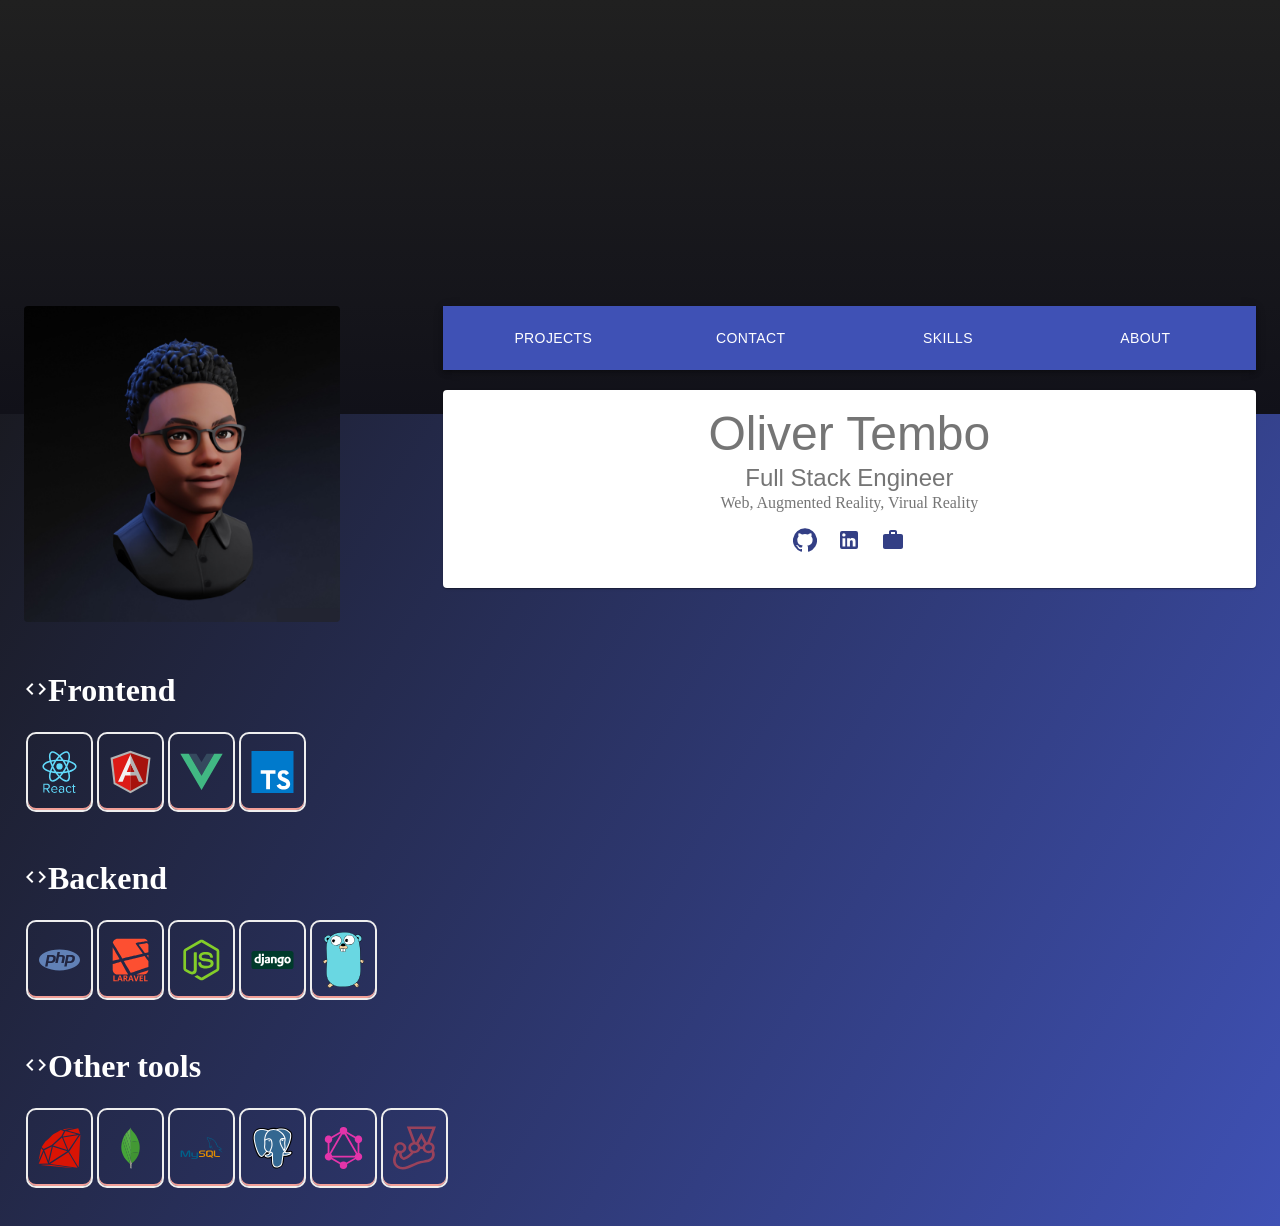
==== commit 2a9b0b7b: "update" ====
--- a/index.html
+++ b/index.html
@@ -1,4 +1,4 @@
-<!DOCTYPE html><html><head><meta charSet="utf-8"/><meta http-equiv="x-ua-compatible" content="ie=edge"/><meta name="viewport" content="width=device-width, initial-scale=1, shrink-to-fit=no"/><style data-href="/styles.98605419b30ff732269c.css" data-identity="gatsby-global-css">@import url(https://fonts.googleapis.com/css?family=Asar|Oxygen);.body{background:linear-gradient(180deg,#202020,#111119);height:400px;margin:0;overflow:hidden}.rain{height:100%;left:0;width:100%;z-index:2}.rain.back-row{bottom:60px;display:none;opacity:.5;z-index:1}.body.back-row-toggle .rain.back-row{display:block}.drop{-webkit-animation:drop .5s linear infinite;animation:drop .5s linear infinite;bottom:100%;height:120px;pointer-events:none;position:absolute;width:15px}@-webkit-keyframes drop{0%{-webkit-transform:translateY(0);transform:translateY(0)}75%{-webkit-transform:translateY(400px);transform:translateY(400px)}to{-webkit-transform:translateY(400px);transform:translateY(400px)}}@keyframes drop{0%{-webkit-transform:translateY(0);transform:translateY(0)}75%{-webkit-transform:translateY(400px);transform:translateY(400px)}to{-webkit-transform:translateY(400px);transform:translateY(400px)}}.stem{-webkit-animation:stem .5s linear infinite;animation:stem .5s linear infinite;background:linear-gradient(180deg,hsla(0,0%,100%,0),hsla(0,0%,100%,.25));height:60%;margin-left:7px;width:1px}@-webkit-keyframes stem{0%{opacity:1}65%{opacity:1}75%{opacity:0}to{opacity:0}}@keyframes stem{0%{opacity:1}65%{opacity:1}75%{opacity:0}to{opacity:0}}.splat{-webkit-animation:splat .5s linear infinite;animation:splat .5s linear infinite;border-radius:50%;border-top:2px dotted hsla(0,0%,100%,.5);display:none;height:10px;opacity:1;-webkit-transform:scale(0);transform:scale(0);width:15px}.body.splat-toggle .splat{display:block}@-webkit-keyframes splat{0%{opacity:1;-webkit-transform:scale(0);transform:scale(0)}80%{opacity:1;-webkit-transform:scale(0);transform:scale(0)}90%{opacity:.5;-webkit-transform:scale(1);transform:scale(1)}to{opacity:0;-webkit-transform:scale(1.5);transform:scale(1.5)}}@keyframes splat{0%{opacity:1;-webkit-transform:scale(0);transform:scale(0)}80%{opacity:1;-webkit-transform:scale(0);transform:scale(0)}90%{opacity:.5;-webkit-transform:scale(1);transform:scale(1)}to{opacity:0;-webkit-transform:scale(1.5);transform:scale(1.5)}}.toggles{left:0;top:0;z-index:3}.toggle,.toggles{position:absolute}.toggle{background-color:hsla(0,0%,100%,.2);border-radius:50%;box-sizing:border-box;color:rgba(0,0,0,.5);cursor:pointer;font-family:sans-serif;font-size:10px;font-weight:700;height:50px;left:20px;line-height:51px;text-align:center;transition:background-color .3s;width:50px}.toggle:hover{background-color:hsla(0,0%,100%,.25)}.toggle:active{background-color:hsla(0,0%,100%,.3)}.toggle.active{background-color:hsla(0,0%,100%,.4)}.splat-toggle{top:20px}.back-row-toggle{line-height:12px;padding-top:14px;top:90px}.single-toggle{top:160px}.body.single-toggle .drop{display:none}.body.single-toggle .drop:nth-child(10){display:block}body,html{margin:0;width:100%}body,html{background-color:#fff;font-family:Asar,serif;height:100%;padding:0;-webkit-perspective:1500px;perspective:1500px;-webkit-user-select:none;-ms-user-select:none;user-select:none}.card{align-items:center;background-color:#0000004a;border-radius:10px;box-shadow:5px 5px 24px 0 rgba(0,0,0,.2);display:flex;flex-direction:column;height:300px;justify-content:center;-webkit-perspective:1500;perspective:1500;-webkit-transform-style:preserve-3d;transform-style:preserve-3d;transition:box-shadow .5s ease-in-out,-webkit-transform .5s ease-in-out;transition:transform .5s ease-in-out,box-shadow .5s ease-in-out;transition:transform .5s ease-in-out,box-shadow .5s ease-in-out,-webkit-transform .5s ease-in-out;width:250px}@media (min-height:600px){.card{height:300px;width:400px}}.card h2,.card h3,.card P{color:#fff;font-size:30px;font-weight:300;line-height:30px;margin:0;padding:0;-webkit-transform:translateZ(2px);transform:translateZ(2px);transition:opacity .5s ease-in-out,-webkit-transform .5s ease-in-out;transition:transform .5s ease-in-out,opacity .5s ease-in-out;transition:transform .5s ease-in-out,opacity .5s ease-in-out,-webkit-transform .5s ease-in-out}@media (min-height:600px){.card h2,.card h3,.card P{font-size:40px;line-height:40px}}.card h2{margin:20px 0 0}.card h3{margin:10px 0 40px}@media (min-height:600px){.card h3{margin:20px 0 40px}}.card P{font-size:16px;margin:0 0 30px}@media (min-height:600px){.card P{font-size:21px;margin:0 0 40px}}.card .chart{align-items:center;display:flex;justify-content:center;-webkit-transform:translateZ(2px);transform:translateZ(2px);-webkit-transform-style:preserve-3d;transform-style:preserve-3d;transition:-webkit-transform .5s ease-in-out;transition:transform .5s ease-in-out;transition:transform .5s ease-in-out,-webkit-transform .5s ease-in-out}.card .photo{background:url(https://source.unsplash.com/kpAXYoXSeuY/600x600) no-repeat 50%;background-size:cover;background:transparent;border-radius:10px;overflow:hidden;-webkit-transform:translateZ(1px);transform:translateZ(1px);transition:-webkit-transform .5s ease-in-out;transition:transform .5s ease-in-out;transition:transform .5s ease-in-out,-webkit-transform .5s ease-in-out}.card .photo,.card .photo:after{bottom:0;left:0;position:absolute;right:0;top:0}.card .photo:after{background-color:rgba(0,0,0,.2);content:" ";display:block;transition:background-color .5s ease-in-out}.card .bar{background-color:#fff;background:linear-gradient(180deg,#feffff 0,#ddf1f9 0,#a0d8ef);height:1px;margin:6px;position:relative;-webkit-transform:translateX(-7.5px) rotateX(-90deg) rotateY(-45deg);transform:translateX(-7.5px) rotateX(-90deg) rotateY(-45deg);-webkit-transform-origin:100% 100%;transform-origin:100% 100%;-webkit-transform-style:preserve-3d;transform-style:preserve-3d;transition:height .5s ease-in-out,margin .5s ease-in-out,-webkit-transform .5s ease-in-out;transition:height .5s ease-in-out,margin .5s ease-in-out,transform .5s ease-in-out;transition:height .5s ease-in-out,margin .5s ease-in-out,transform .5s ease-in-out,-webkit-transform .5s ease-in-out;width:15px;will-change:height}@media (min-height:600px){.card .bar{margin:10px;-webkit-transform:translateX(-12.5px) rotateX(-90deg) rotateY(-45deg);transform:translateX(-12.5px) rotateX(-90deg) rotateY(-45deg);width:25px}}.card .bar:after{background-color:grey;background:linear-gradient(180deg,#feffff 0,#85d7f7 0,#4c8596);content:"";display:block;height:100%;position:absolute;right:-15px;top:0;-webkit-transform:rotateY(90deg);transform:rotateY(90deg);-webkit-transform-origin:0 50%;transform-origin:0 50%;width:15px}@media (min-height:600px){.card .bar:after{right:-25px;width:25px}}.card .bar:before{background-color:#fff;color:#fff;content:"";display:block;font-family:Oxygen,sans-serif;font-size:10px;height:15px;left:0;line-height:14px;padding:0;position:absolute;text-align:center;top:-15px;-webkit-transform:rotateX(90deg);transform:rotateX(90deg);-webkit-transform-origin:0 100%;transform-origin:0 100%;transition:color .3s ease-in-out;width:15px}@media (min-height:600px){.card .bar:before{font-size:12px;height:25px;line-height:18px;top:-25px;width:25px}}.card .bar.bar1:before{content:"M"}.card .bar.bar2:before{content:"T"}.card .bar.bar3:before{content:"W"}.card .bar.bar4:before{content:"T"}.card .bar.bar5:before{content:"F"}.card .bar.bar6:before,.card .bar.bar7:before{content:"S"}.card .bar span{border-radius:2px;color:#000;font-family:Oxygen,sans-serif;font-size:10px;left:18px;opacity:0;padding:5px;position:absolute;text-align:right;top:20px;-webkit-transform:rotate(-90deg);transform:rotate(-90deg);-webkit-transform-origin:0 100%;transform-origin:0 100%;transition:opacity .5s ease-in-out;white-space:nowrap}@media (min-height:600px){.card .bar span{font-size:13px;left:25px;top:25px}}.details .card{box-shadow:0 30px 40px 0 rgba(0,0,0,.75);-webkit-transform:rotateX(60deg) translateY(150px);transform:rotateX(60deg) translateY(150px)}.details .card .chart{-webkit-transform:translateZ(40px) translatey(50px);transform:translateZ(40px) translatey(50px)}.details .card .bar{-webkit-transform:translateX(-7.5px) rotateX(-90deg) rotateY(-25deg);transform:translateX(-7.5px) rotateX(-90deg) rotateY(-25deg)}@media (min-height:600px){.details .card .bar{-webkit-transform:translateX(-12.5px) rotateX(-90deg) rotateY(-25deg);transform:translateX(-12.5px) rotateX(-90deg) rotateY(-25deg)}}.details .card .bar.bar1{height:150px;margin-top:-150px;transition-delay:.3s}.details .card .bar.bar2{height:75px;margin-top:-75px;transition-delay:.2s}.details .card .bar.bar3{height:112.5px;margin-top:-112.5px;transition-delay:.1s}.details .card .bar.bar4{height:180px;margin-top:-180px;transition-delay:0s}.details .card .bar.bar5{height:52.5px;margin-top:-52.5px;transition-delay:.1s}.details .card .bar.bar6{height:52.5px;margin-top:-52.5px;transition-delay:.2s}.details .card .bar.bar7{height:75px;margin-top:-75px;transition-delay:.3s}.details .card .bar span{opacity:1;transition-delay:.3s}.details .card .bar:before{color:#000}.details .card .photo{-webkit-transform:translateZ(20px);transform:translateZ(20px)}.details .card .photo:after{background-color:rgba(0,50,100,.8)}.details .card h2{opacity:0;-webkit-transform:translateZ(40px) translateY(-100px);transform:translateZ(40px) translateY(-100px)}.details .card p{opacity:0;-webkit-transform:translateZ(40px) translateY(-80px);transform:translateZ(40px) translateY(-80px)}.details .card h3{-webkit-transform:translateZ(60px) translateY(100px);transform:translateZ(60px) translateY(100px)}.background{align-items:center;background:unset;display:flex;height:100%;justify-content:center;position:relative;width:100%}.background:after,.background:before{background:unset;bottom:0;content:" ";left:0;position:absolute;right:0;top:0}.background:after{background:unset}.info{bottom:10px;color:#fff;font-family:Oxygen,sans-serif;left:10px;position:absolute}</style><meta name="generator" content="Gatsby 3.8.1"/><style data-styled="" data-styled-version="5.3.0"></style><style>.gatsby-image-wrapper{position:relative;overflow:hidden}.gatsby-image-wrapper img{bottom:0;height:100%;left:0;margin:0;max-width:none;padding:0;position:absolute;right:0;top:0;width:100%;object-fit:cover}.gatsby-image-wrapper [data-main-image]{opacity:0;transform:translateZ(0);transition:opacity .25s linear;will-change:opacity}.gatsby-image-wrapper-constrained{display:inline-block;vertical-align:top}</style><noscript><style>.gatsby-image-wrapper noscript [data-main-image]{opacity:1!important}.gatsby-image-wrapper [data-placeholder-image]{opacity:0!important}</style></noscript><script type="module">const e="undefined"!=typeof HTMLImageElement&&"loading"in HTMLImageElement.prototype;e&&document.body.addEventListener("load",(function(e){if(void 0===e.target.dataset.mainImage)return;if(void 0===e.target.dataset.gatsbyImageSsr)return;const t=e.target;let a=null,n=t;for(;null===a&&n;)void 0!==n.parentNode.dataset.gatsbyImageWrapper&&(a=n.parentNode),n=n.parentNode;const o=a.querySelector("[data-placeholder-image]"),r=new Image;r.src=t.currentSrc,r.decode().catch((()=>{})).then((()=>{t.style.opacity=1,o&&(o.style.opacity=0,o.style.transition="opacity 500ms linear")}))}),!0);</script><link rel="preconnect" href="https://www.google-analytics.com"/><link rel="dns-prefetch" href="https://www.google-analytics.com"/><title data-react-helmet="true"></title><link rel="sitemap" type="application/xml" href="/sitemap/sitemap-index.xml"/><link rel="icon" href="/favicon-32x32.png?v=53aa06cf17e4239d0dba6ffd09854e02" type="image/png"/><link rel="manifest" href="/manifest.webmanifest" crossorigin="anonymous"/><link rel="apple-touch-icon" sizes="48x48" href="/icons/icon-48x48.png?v=53aa06cf17e4239d0dba6ffd09854e02"/><link rel="apple-touch-icon" sizes="72x72" href="/icons/icon-72x72.png?v=53aa06cf17e4239d0dba6ffd09854e02"/><link rel="apple-touch-icon" sizes="96x96" href="/icons/icon-96x96.png?v=53aa06cf17e4239d0dba6ffd09854e02"/><link rel="apple-touch-icon" sizes="144x144" href="/icons/icon-144x144.png?v=53aa06cf17e4239d0dba6ffd09854e02"/><link rel="apple-touch-icon" sizes="192x192" href="/icons/icon-192x192.png?v=53aa06cf17e4239d0dba6ffd09854e02"/><link rel="apple-touch-icon" sizes="256x256" href="/icons/icon-256x256.png?v=53aa06cf17e4239d0dba6ffd09854e02"/><link rel="apple-touch-icon" sizes="384x384" href="/icons/icon-384x384.png?v=53aa06cf17e4239d0dba6ffd09854e02"/><link rel="apple-touch-icon" sizes="512x512" href="/icons/icon-512x512.png?v=53aa06cf17e4239d0dba6ffd09854e02"/><link as="script" rel="preload" href="/webpack-runtime-aafc9acbe43c3f20f3b3.js"/><link as="script" rel="preload" href="/framework-e30f879ede34e3baf985.js"/><link as="script" rel="preload" href="/app-895da689af1860415d95.js"/><link as="script" rel="preload" href="/645722f63dacb9c9bd92bfedb89760d715e6e651-5e9626ee780eac9b6759.js"/><link as="script" rel="preload" href="/477227ab899f30a4c10571174ba43f161b68c6a9-3317dd67fe36833822a6.js"/><link as="script" rel="preload" href="/e85cafbf51471f357b769cd35eb973d43e20b903-f1feb06ec0fe8810d794.js"/><link as="script" rel="preload" href="/component---src-pages-index-js-756d7d91c270b60e3735.js"/><link as="fetch" rel="preload" href="/page-data/index/page-data.json" crossorigin="anonymous"/><link as="fetch" rel="preload" href="/page-data/app-data.json" crossorigin="anonymous"/></head><body><div id="___gatsby"><div style="outline:none" tabindex="-1" id="gatsby-focus-wrapper"><div class="MuiBox-root jss19 jss4"><div id="rain-body" class="body splat-toggle back-row-toggle"><div class="back-row-toggle splat-toggle"><div id="rain-front-row" class="rain front-row"></div><div id="rain-back-row" class="rain back-row"></div></div></div></div><div class="MuiBox-root jss20" style="background:linear-gradient(120deg, rgb(24, 24, 28), rgb(63, 81, 181))"><div class="MuiContainer-root MuiContainer-maxWidthLg" style="margin-top:-120px;z-index:2;position:relative"><div class="MuiGrid-root MuiGrid-container MuiGrid-spacing-xs-3"><div class="MuiGrid-root MuiGrid-item MuiGrid-grid-xs-4"><img src="/static/Avatar-1-1840dc85a933906969b7ab01b05c617a.jpg" style="width:80%;max-width:400px;margin:auto;z-index:999" alt="Oliver Tembo"/></div><div class="MuiGrid-root MuiGrid-item MuiGrid-grid-xs-8"><header class="MuiPaper-root MuiAppBar-root MuiAppBar-positionStatic MuiAppBar-colorPrimary MuiPaper-elevation4" style="z-index:2;position:relative"><div class="MuiToolbar-root MuiToolbar-regular MuiToolbar-gutters" style="align-content:center;text-align:center"><div class="MuiGrid-root MuiGrid-container MuiGrid-spacing-xs-3"><div class="MuiGrid-root MuiGrid-item MuiGrid-grid-xs-3"><button class="MuiButtonBase-root MuiButton-root MuiButton-text MuiButton-colorInherit" tabindex="0" type="button"><span class="MuiButton-label">Projects</span></button></div><div class="MuiGrid-root MuiGrid-item MuiGrid-grid-xs-3"><button class="MuiButtonBase-root MuiButton-root MuiButton-text MuiButton-colorInherit" tabindex="0" type="button"><span class="MuiButton-label">Contact</span></button></div><div class="MuiGrid-root MuiGrid-item MuiGrid-grid-xs-3"><a class="MuiButtonBase-root MuiButton-root MuiButton-text MuiButton-colorInherit" tabindex="0" aria-disabled="false" href="#"><span class="MuiButton-label">Skills</span></a></div><div class="MuiGrid-root MuiGrid-item MuiGrid-grid-xs-3"><button class="MuiButtonBase-root MuiButton-root MuiButton-text MuiButton-colorInherit" tabindex="0" type="button"><span class="MuiButton-label">About</span></button></div></div></div></header><div class="MuiPaper-root jss2 MuiPaper-elevation1 MuiPaper-rounded" style="margin-top:20px"><h3 class="MuiTypography-root MuiTypography-h3" style="text-align:center">Oliver Tembo</h3><h5 class="MuiTypography-root MuiTypography-h5" style="text-align:center">Full Stack Engineer</h5><span class="MuiTypography-root" style="text-align:center">Web, Augmented Reality, Virual Reality</span></div></div></div></div><div class="MuiContainer-root MuiContainer-maxWidthLg"><div class="MuiGrid-root MuiGrid-container MuiGrid-spacing-xs-3"><div class="MuiGrid-root MuiGrid-item MuiGrid-grid-xs-3"><div class="" style="cursor:pointer" role="button"><a><div class="background"><div class="card"><div class="photo"></div><h2>PHP</h2><p>THIS WEEK</p><div class="chart"><div class="bar bar6"><span>PHP Core</span></div><div class="bar bar2"><span>Laravel</span></div><div class="bar bar3"><span>Wordpress</span></div><div class="bar bar4"><span>CodeIgniter</span></div></div><h3>20+ Projects</h3></div><div class="info">Click me to see projects</div></div></a></div></div><div class="MuiGrid-root MuiGrid-item MuiGrid-grid-xs-3"><div class="" style="cursor:pointer" role="button"><a><div class="background"><div class="card"><div class="photo"></div><h2>React.js</h2><p>Magical</p><div class="chart"><div class="bar bar1"><span>Redux</span></div></div><h3>4+ years</h3></div><div class="info"></div></div></a></div></div><div class="MuiGrid-root MuiGrid-item MuiGrid-grid-xs-3"><div class="" style="cursor:pointer" role="button"><a><div class="background"><div class="card"><div class="photo"></div><h2>React Native</h2><p>Magical</p><div class="chart"><div class="bar bar4"><span>CodeIgniter</span></div></div><h3>3+ years</h3></div><div class="info"></div></div></a></div></div><div class="MuiGrid-root MuiGrid-item MuiGrid-grid-xs-3"><div class="" style="cursor:pointer" role="button"><a><div class="background"><div class="card"><div class="photo"></div><h2>Node.js</h2><p>Magical</p><div class="chart"></div><h3>6+ years</h3></div><div class="info"></div></div></a></div></div><div class="MuiGrid-root MuiGrid-item MuiGrid-grid-xs-3"><div class="" style="cursor:pointer" role="button"><a><div class="background"><div class="card"><div class="photo"></div><h2>CSS</h2><p>Can Align Element</p><div class="chart"><div class="bar bar2"><span>Tailwind</span></div><div class="bar bar2"><span>Bootstrap</span></div></div><h3>Expert</h3></div><div class="info"></div></div></a></div></div><div class="MuiGrid-root MuiGrid-item MuiGrid-grid-xs-3"><div class="" style="cursor:pointer" role="button"><a><div class="background"><div class="card"><div class="photo"></div><h2>Typescript</h2><p>Very Strict</p><div class="chart"></div><h3>4+ years</h3></div><div class="info">like my 5th grade teacher</div></div></a></div></div><div class="MuiGrid-root MuiGrid-item MuiGrid-grid-xs-3"><div class="" style="cursor:pointer" role="button"><a><div class="background"><div class="card"><div class="photo"></div><h2>C++</h2><p>fundamental</p><div class="chart"></div><h3>4+ years</h3></div><div class="info"></div></div></a></div></div><div class="MuiGrid-root MuiGrid-item MuiGrid-grid-xs-3"><div class="" style="cursor:pointer" role="button"><a><div class="background"><div class="card"><div class="photo"></div><h2>Ruby</h2><p>Rails</p><div class="chart"></div><h3>4+ years</h3></div><div class="info"></div></div></a></div></div></div></div></div></div><div id="gatsby-announcer" style="position:absolute;top:0;width:1px;height:1px;padding:0;overflow:hidden;clip:rect(0, 0, 0, 0);white-space:nowrap;border:0" aria-live="assertive" aria-atomic="true"></div></div><script>
+<!DOCTYPE html><html><head><meta charSet="utf-8"/><meta http-equiv="x-ua-compatible" content="ie=edge"/><meta name="viewport" content="width=device-width, initial-scale=1, shrink-to-fit=no"/><style data-href="/styles.de90dbc72e09096568ad.css" data-identity="gatsby-global-css">.body{background:linear-gradient(180deg,#202020,#111119);height:400px;margin:0;overflow:hidden}.rain{height:100%;left:0;width:100%;z-index:2}.rain.back-row{bottom:60px;display:none;opacity:.5;z-index:1}.body.back-row-toggle .rain.back-row{display:block}.drop{-webkit-animation:drop .5s linear infinite;animation:drop .5s linear infinite;bottom:100%;height:120px;pointer-events:none;position:absolute;width:15px}@-webkit-keyframes drop{0%{-webkit-transform:translateY(0);transform:translateY(0)}75%{-webkit-transform:translateY(400px);transform:translateY(400px)}to{-webkit-transform:translateY(400px);transform:translateY(400px)}}@keyframes drop{0%{-webkit-transform:translateY(0);transform:translateY(0)}75%{-webkit-transform:translateY(400px);transform:translateY(400px)}to{-webkit-transform:translateY(400px);transform:translateY(400px)}}.stem{-webkit-animation:stem .5s linear infinite;animation:stem .5s linear infinite;background:linear-gradient(180deg,hsla(0,0%,100%,0),hsla(0,0%,100%,.25));height:60%;margin-left:7px;width:1px}@-webkit-keyframes stem{0%{opacity:1}65%{opacity:1}75%{opacity:0}to{opacity:0}}@keyframes stem{0%{opacity:1}65%{opacity:1}75%{opacity:0}to{opacity:0}}.splat{-webkit-animation:splat .5s linear infinite;animation:splat .5s linear infinite;border-radius:50%;border-top:2px dotted hsla(0,0%,100%,.5);display:none;height:10px;opacity:1;-webkit-transform:scale(0);transform:scale(0);width:15px}.body.splat-toggle .splat{display:block}@-webkit-keyframes splat{0%{opacity:1;-webkit-transform:scale(0);transform:scale(0)}80%{opacity:1;-webkit-transform:scale(0);transform:scale(0)}90%{opacity:.5;-webkit-transform:scale(1);transform:scale(1)}to{opacity:0;-webkit-transform:scale(1.5);transform:scale(1.5)}}@keyframes splat{0%{opacity:1;-webkit-transform:scale(0);transform:scale(0)}80%{opacity:1;-webkit-transform:scale(0);transform:scale(0)}90%{opacity:.5;-webkit-transform:scale(1);transform:scale(1)}to{opacity:0;-webkit-transform:scale(1.5);transform:scale(1.5)}}.toggles{left:0;top:0;z-index:3}.toggle,.toggles{position:absolute}.toggle{background-color:hsla(0,0%,100%,.2);border-radius:50%;box-sizing:border-box;color:rgba(0,0,0,.5);cursor:pointer;font-family:sans-serif;font-size:10px;font-weight:700;height:50px;left:20px;line-height:51px;text-align:center;transition:background-color .3s;width:50px}.toggle:hover{background-color:hsla(0,0%,100%,.25)}.toggle:active{background-color:hsla(0,0%,100%,.3)}.toggle.active{background-color:hsla(0,0%,100%,.4)}.splat-toggle{top:20px}.back-row-toggle{line-height:12px;padding-top:14px;top:90px}.single-toggle{top:160px}.body.single-toggle .drop{display:none}.body.single-toggle .drop:nth-child(10){display:block}body{margin:0;width:100%}.Profile-module--links--1JXOR{padding:0}.Profile-module--links--1JXOR li{display:inline;padding:0 10px}.Profile-module--links--1JXOR li svg{color:#333f85}.Languages-module--root--1eTg1{background-color:aqua}.Languages-module--section--1jDnn{margin-top:2rem}.Languages-module--icon--yz856{text-rendering:auto;display:inline-block;font-size:2rem;font-style:normal;font-variant:normal;line-height:1}.Languages-module--link--3drdA{background:0 0!important;border:2px solid #eee;border-radius:10px;box-shadow:inset 0 -2px 0 #f29f97;color:#444;display:inline-block;font-weight:700;margin:2px;padding:10px;text-decoration:none}.Languages-module--link--3drdA:hover{border-color:#e74c3c;box-shadow:inset 0 -2px 0 #ea6153;color:#ea6153}.Languages-module--link--3drdA img,.Languages-module--link--3drdA svg{border-style:none;height:56px;max-width:100%;vertical-align:middle;width:43px}.Languages-module--title--3pqti{color:#fff;font-size:2rem;font-weight:700;line-height:2rem;margin:3rem 0 1.5rem}</style><meta name="generator" content="Gatsby 3.8.1"/><style data-styled="" data-styled-version="5.3.0"></style><style>.gatsby-image-wrapper{position:relative;overflow:hidden}.gatsby-image-wrapper img{bottom:0;height:100%;left:0;margin:0;max-width:none;padding:0;position:absolute;right:0;top:0;width:100%;object-fit:cover}.gatsby-image-wrapper [data-main-image]{opacity:0;transform:translateZ(0);transition:opacity .25s linear;will-change:opacity}.gatsby-image-wrapper-constrained{display:inline-block;vertical-align:top}</style><noscript><style>.gatsby-image-wrapper noscript [data-main-image]{opacity:1!important}.gatsby-image-wrapper [data-placeholder-image]{opacity:0!important}</style></noscript><script type="module">const e="undefined"!=typeof HTMLImageElement&&"loading"in HTMLImageElement.prototype;e&&document.body.addEventListener("load",(function(e){if(void 0===e.target.dataset.mainImage)return;if(void 0===e.target.dataset.gatsbyImageSsr)return;const t=e.target;let a=null,n=t;for(;null===a&&n;)void 0!==n.parentNode.dataset.gatsbyImageWrapper&&(a=n.parentNode),n=n.parentNode;const o=a.querySelector("[data-placeholder-image]"),r=new Image;r.src=t.currentSrc,r.decode().catch((()=>{})).then((()=>{t.style.opacity=1,o&&(o.style.opacity=0,o.style.transition="opacity 500ms linear")}))}),!0);</script><link rel="preconnect" href="https://www.google-analytics.com"/><link rel="dns-prefetch" href="https://www.google-analytics.com"/><title data-react-helmet="true"></title><link rel="sitemap" type="application/xml" href="/sitemap/sitemap-index.xml"/><link rel="icon" href="/favicon-32x32.png?v=9735fac30d67582d5b7b94916db40db6" type="image/png"/><link rel="manifest" href="/manifest.webmanifest" crossorigin="anonymous"/><link rel="apple-touch-icon" sizes="48x48" href="/icons/icon-48x48.png?v=9735fac30d67582d5b7b94916db40db6"/><link rel="apple-touch-icon" sizes="72x72" href="/icons/icon-72x72.png?v=9735fac30d67582d5b7b94916db40db6"/><link rel="apple-touch-icon" sizes="96x96" href="/icons/icon-96x96.png?v=9735fac30d67582d5b7b94916db40db6"/><link rel="apple-touch-icon" sizes="144x144" href="/icons/icon-144x144.png?v=9735fac30d67582d5b7b94916db40db6"/><link rel="apple-touch-icon" sizes="192x192" href="/icons/icon-192x192.png?v=9735fac30d67582d5b7b94916db40db6"/><link rel="apple-touch-icon" sizes="256x256" href="/icons/icon-256x256.png?v=9735fac30d67582d5b7b94916db40db6"/><link rel="apple-touch-icon" sizes="384x384" href="/icons/icon-384x384.png?v=9735fac30d67582d5b7b94916db40db6"/><link rel="apple-touch-icon" sizes="512x512" href="/icons/icon-512x512.png?v=9735fac30d67582d5b7b94916db40db6"/><link as="script" rel="preload" href="/webpack-runtime-3e17f5109b9ce132a1e7.js"/><link as="script" rel="preload" href="/framework-e30f879ede34e3baf985.js"/><link as="script" rel="preload" href="/app-88d67a6ffe51c44a432f.js"/><link as="script" rel="preload" href="/component---src-pages-index-js-e24e21d68e1235ba8ef0.js"/><link as="fetch" rel="preload" href="/page-data/index/page-data.json" crossorigin="anonymous"/><link as="fetch" rel="preload" href="/page-data/app-data.json" crossorigin="anonymous"/></head><body><div id="___gatsby"><div style="outline:none" tabindex="-1" id="gatsby-focus-wrapper"><div class="MuiBox-root jss2 jss1"><div id="rain-body" class="body splat-toggle back-row-toggle"><div class="back-row-toggle splat-toggle"><div id="rain-front-row" class="rain front-row"></div><div id="rain-back-row" class="rain back-row"></div></div></div></div><div class="MuiBox-root jss3" style="background:linear-gradient(120deg, rgb(24, 24, 28), rgb(63, 81, 181));padding:0px 0px 20px 0px"><div class="MuiContainer-root MuiContainer-maxWidthLg" style="margin-top:-120px;z-index:2;position:relative"><div class="MuiGrid-root MuiGrid-container MuiGrid-spacing-xs-3"><div class="MuiGrid-root MuiGrid-item MuiGrid-grid-xs-4"><img src="/static/Avatar-1-1840dc85a933906969b7ab01b05c617a.jpg" style="width:80%;max-width:400px;margin:auto;z-index:999;border-radius:4px" alt="Oliver Tembo"/></div><div class="MuiGrid-root MuiGrid-item MuiGrid-grid-xs-8"><header class="MuiPaper-root MuiAppBar-root MuiAppBar-positionStatic MuiAppBar-colorPrimary MuiPaper-elevation4" style="z-index:2;position:relative"><div class="MuiToolbar-root MuiToolbar-regular MuiToolbar-gutters" style="align-content:center;text-align:center"><div class="MuiGrid-root MuiGrid-container MuiGrid-spacing-xs-3"><div class="MuiGrid-root MuiGrid-item MuiGrid-grid-xs-3"><button class="MuiButtonBase-root MuiButton-root MuiButton-text MuiButton-colorInherit" tabindex="0" type="button"><span class="MuiButton-label">Projects</span></button></div><div class="MuiGrid-root MuiGrid-item MuiGrid-grid-xs-3"><button class="MuiButtonBase-root MuiButton-root MuiButton-text MuiButton-colorInherit" tabindex="0" type="button"><span class="MuiButton-label">Contact</span></button></div><div class="MuiGrid-root MuiGrid-item MuiGrid-grid-xs-3"><a class="MuiButtonBase-root MuiButton-root MuiButton-text MuiButton-colorInherit" tabindex="0" aria-disabled="false" href="#"><span class="MuiButton-label">Skills</span></a></div><div class="MuiGrid-root MuiGrid-item MuiGrid-grid-xs-3"><button class="MuiButtonBase-root MuiButton-root MuiButton-text MuiButton-colorInherit" tabindex="0" type="button"><span class="MuiButton-label">About</span></button></div></div></div></header><div class="MuiPaper-root jss5 MuiPaper-elevation1 MuiPaper-rounded" style="margin-top:20px"><h3 class="MuiTypography-root MuiTypography-h3" style="text-align:center">Oliver Tembo</h3><h5 class="MuiTypography-root MuiTypography-h5" style="text-align:center">Full Stack Engineer</h5><span class="MuiTypography-root" style="text-align:center">Web, Augmented Reality, Virual Reality</span><ul class="Profile-module--links--1JXOR"><li><a target="_blank" href="https://github.com/olivertembo"><svg class="MuiSvgIcon-root" focusable="false" viewBox="0 0 24 24" aria-hidden="true"><path d="M12 .3a12 12 0 0 0-3.8 23.4c.6.1.8-.3.8-.6v-2c-3.3.7-4-1.6-4-1.6-.6-1.4-1.4-1.8-1.4-1.8-1-.7.1-.7.1-.7 1.2 0 1.9 1.2 1.9 1.2 1 1.8 2.8 1.3 3.5 1 0-.8.4-1.3.7-1.6-2.7-.3-5.5-1.3-5.5-6 0-1.2.5-2.3 1.3-3.1-.2-.4-.6-1.6 0-3.2 0 0 1-.3 3.4 1.2a11.5 11.5 0 0 1 6 0c2.3-1.5 3.3-1.2 3.3-1.2.6 1.6.2 2.8 0 3.2.9.8 1.3 1.9 1.3 3.2 0 4.6-2.8 5.6-5.5 5.9.5.4.9 1 .9 2.2v3.3c0 .3.1.7.8.6A12 12 0 0 0 12 .3"></path></svg></a></li><li><a target="_blank" href="https://www.linkedin.com/in/oliver-tembo-26738812b/"><svg class="MuiSvgIcon-root" focusable="false" viewBox="0 0 24 24" aria-hidden="true"><path d="M19 3a2 2 0 0 1 2 2v14a2 2 0 0 1-2 2H5a2 2 0 0 1-2-2V5a2 2 0 0 1 2-2h14m-.5 15.5v-5.3a3.26 3.26 0 0 0-3.26-3.26c-.85 0-1.84.52-2.32 1.3v-1.11h-2.79v8.37h2.79v-4.93c0-.77.62-1.4 1.39-1.4a1.4 1.4 0 0 1 1.4 1.4v4.93h2.79M6.88 8.56a1.68 1.68 0 0 0 1.68-1.68c0-.93-.75-1.69-1.68-1.69a1.69 1.69 0 0 0-1.69 1.69c0 .93.76 1.68 1.69 1.68m1.39 9.94v-8.37H5.5v8.37h2.77z"></path></svg></a></li><li><a target="_blank" href="https://www.upwork.com/freelancers/olivertembo2"><svg class="MuiSvgIcon-root" focusable="false" viewBox="0 0 24 24" aria-hidden="true"><path d="M20 6h-4V4c0-1.11-.89-2-2-2h-4c-1.11 0-2 .89-2 2v2H4c-1.11 0-1.99.89-1.99 2L2 19c0 1.11.89 2 2 2h16c1.11 0 2-.89 2-2V8c0-1.11-.89-2-2-2zm-6 0h-4V4h4v2z"></path></svg></a></li></ul></div></div></div></div><div classname="Languages-module--section--1jDnn"><div class="MuiContainer-root MuiContainer-maxWidthLg"><div class="implementations"><h2 class="Languages-module--title--3pqti"><svg class="MuiSvgIcon-root Languages-module--icon--yz856" focusable="false" viewBox="0 0 24 24" aria-hidden="true"><path d="M9.4 16.6L4.8 12l4.6-4.6L8 6l-6 6 6 6 1.4-1.4zm5.2 0l4.6-4.6-4.6-4.6L16 6l6 6-6 6-1.4-1.4z"></path></svg>Frontend</h2><p><a href="#" class="Languages-module--link--3drdA"><svg viewBox="0 0 128 128" width="53" clasheight="53"><g fill="#61DAFB"><circle cx="64" cy="47.5" r="9.3"></circle><path d="M64 81.7C71.3 88.8 78.5 93 84.3 93c1.9 0 3.7-.4 5.2-1.3 5.2-3 7.1-10.5 5.3-21.2-.3-1.9-.7-3.8-1.2-5.8 2-.6 3.8-1.2 5.6-1.8 10.1-3.9 15.7-9.3 15.7-15.2 0-6-5.6-11.4-15.7-15.2-1.8-.7-3.6-1.3-5.6-1.8.5-2 .9-3.9 1.2-5.8 1.7-10.9-.2-18.5-5.4-21.5-1.5-.9-3.3-1.3-5.2-1.3-5.7 0-13 4.2-20.3 11.3C56.7 6.3 49.5 2.1 43.7 2.1c-1.9 0-3.7.4-5.2 1.3-5.2 3-7.1 10.5-5.3 21.2.3 1.9.7 3.8 1.2 5.8-2 .6-3.8 1.2-5.6 1.8-10.1 3.9-15.7 9.3-15.7 15.2 0 6 5.6 11.4 15.7 15.2 1.8.7 3.6 1.3 5.6 1.8-.5 2-.9 3.9-1.2 5.8-1.7 10.7.2 18.3 5.3 21.2 1.5.9 3.3 1.3 5.2 1.3 5.8.2 13-4 20.3-11zm-5.6-13.5c1.8.1 3.7.1 5.6.1 1.9 0 3.8 0 5.6-.1-1.8 2.4-3.7 4.6-5.6 6.7-1.9-2.1-3.8-4.3-5.6-6.7zM46 57.9c1 1.7 1.9 3.3 3 4.9-3.1-.4-6-.9-8.8-1.5.9-2.7 1.9-5.5 3.1-8.3.8 1.6 1.7 3.3 2.7 4.9zm-5.8-24.1c2.8-.6 5.7-1.1 8.8-1.5-1 1.6-2 3.2-3 4.9-1 1.7-1.9 3.3-2.7 5-1.3-2.9-2.3-5.7-3.1-8.4zm5.5 13.7c1.3-2.7 2.7-5.4 4.3-8.1 1.5-2.6 3.2-5.2 4.9-7.8 3-.2 6-.3 9.1-.3 3.2 0 6.2.1 9.1.3 1.8 2.6 3.4 5.2 4.9 7.8 1.6 2.7 3 5.4 4.3 8.1-1.3 2.7-2.7 5.4-4.3 8.1-1.5 2.6-3.2 5.2-4.9 7.8-3 .2-6 .3-9.1.3-3.2 0-6.2-.1-9.1-.3-1.8-2.6-3.4-5.2-4.9-7.8-1.6-2.7-3-5.4-4.3-8.1zm39.1-5.4l-2.7-5c-1-1.7-1.9-3.3-3-4.9 3.1.4 6 .9 8.8 1.5-.9 2.8-1.9 5.6-3.1 8.4zm0 10.8c1.2 2.8 2.2 5.6 3.1 8.3-2.8.6-5.7 1.1-8.8 1.5 1-1.6 2-3.2 3-4.9.9-1.5 1.8-3.2 2.7-4.9zm2.3 34.7c-.8.5-1.8.7-2.9.7-4.9 0-11-4-17-10 2.9-3.1 5.7-6.6 8.5-10.5 4.7-.4 9.2-1.1 13.4-2.1.5 1.8.8 3.6 1.1 5.4 1.4 8.5.3 14.6-3.1 16.5zm5.2-52.7c11.2 3.2 17.9 8.1 17.9 12.6 0 3.9-4.6 7.8-12.7 10.9-1.6.6-3.4 1.2-5.2 1.7-1.3-4.1-2.9-8.3-4.9-12.6 2-4.3 3.7-8.5 4.9-12.6zm-8-28.2c1.1 0 2 .2 2.9.7 3.3 1.9 4.5 7.9 3.1 16.5-.3 1.7-.7 3.5-1.1 5.4-4.2-.9-8.7-1.6-13.4-2.1-2.7-3.9-5.6-7.4-8.5-10.5 6-5.9 12.1-10 17-10zM69.6 26.8c-1.8-.1-3.7-.1-5.6-.1s-3.8 0-5.6.1c1.8-2.4 3.7-4.6 5.6-6.7 1.9 2.1 3.8 4.4 5.6 6.7zM40.9 7.4c.8-.5 1.8-.7 2.9-.7 4.9 0 11 4 17 10-2.9 3.1-5.7 6.6-8.5 10.5-4.7.4-9.2 1.1-13.4 2.1-.5-1.8-.8-3.6-1.1-5.4-1.4-8.5-.3-14.5 3.1-16.5zm-5.2 52.7C24.5 56.9 17.8 52 17.8 47.5c0-3.9 4.6-7.8 12.7-10.9 1.6-.6 3.4-1.2 5.2-1.7 1.3 4.1 2.9 8.3 4.9 12.6-2 4.3-3.7 8.6-4.9 12.6zm2.1 11c.3-1.7.7-3.5 1.1-5.4 4.2.9 8.7 1.6 13.4 2.1 2.7 3.9 5.6 7.4 8.5 10.5-6 5.9-12.1 10-17 10-1.1 0-2-.2-2.9-.7-3.4-1.9-4.5-8-3.1-16.5zm-4.2 41.2c2.2-2.7 2.3-5.7 1.1-8.7-1.2-3-3.7-4.4-6.8-4.5-3.7-.1-7.5 0-11.2 0H16V125h3v-9.8h4.7c.6 0 1.1.2 1.4.7l6 9.3c.1.2.4.5.6.5h3.9c-2.4-3.7-4.7-7.2-7.1-10.8 2.1-.3 3.9-1 5.1-2.6zm-14.6-.2v-9.9h1.1c2.3 0 4.7-.1 7 .1 2.7.1 4.6 2.2 4.6 4.9s-2.2 4.8-4.9 4.9c-2.4.1-4.8 0-7.8 0zm38.7 1.3c-1.6-7-8-8.8-12.9-6.6-3.8 1.7-5.5 5-5.6 9.1-.1 3.1.8 5.9 3.2 8 2.7 2.4 6 2.7 9.4 2.1 1.9-.4 3.6-1.3 4.9-2.7-.5-.7-1-1.4-1.5-2-2.8 2.4-5.9 3.2-9.3 1.6-2.2-1.1-3.3-3.8-3.5-5.8h15.5v-1.3c.1-.9 0-1.7-.2-2.4zM42.6 115c-.3-3 2.7-6.2 6-6.2 3.8-.1 6.2 2.2 6.3 6.2H42.6zm30.7-8.7c-1.5-.3-3.1-.4-4.6-.3-2.4.2-4.5 1.3-6.2 3.1.5.7.9 1.4 1.5 2.2.2-.2.4-.4.6-.5 1.6-1.5 3.5-2.3 5.8-2.1 1.8.1 3.5.7 4 2.5.4 1.4.3 2.9.4 4.4-.3 0-.4-.1-.5-.2-2.4-2-5.1-2.4-8-1.7-2.7.7-4.4 2.8-4.6 5.5-.2 3.1 1.2 5.4 3.9 6.5 1.7.7 3.6.7 5.4.3 1.4-.3 2-1.1 4-2.2v1.3h2.8c0-4 .1-8.9 0-13.5 0-2.9-1.7-4.7-4.5-5.3zm1.4 12.6c-.1.3 0 .6 0 .9 0 2.1-.5 2.8-2.5 3.6-1.4.5-2.9.7-4.4.2-1.7-.5-2.9-2-2.9-3.7-.1-1.7 1-3.4 2.7-3.9 2.3-.8 4.4-.3 6.3 1.1.6.5 1 1 .8 1.8zm15.6-9.9c2.6-.8 5-.3 6.8 1.9l.3.2c.7-.6 1.3-1.2 2.1-1.9-.3-.3-.4-.5-.6-.8-2.9-3.1-8.6-3.5-12.1-1-4.9 3.6-4.8 10.6-2.4 14.3 2.3 3.5 5.6 4.7 9.5 4.2 2.3-.3 4.2-1.4 5.7-3.3-.7-.6-1.4-1.2-2.1-1.9-.2.2-.3.3-.4.5-2.7 3-7.2 2.7-9.6-.5-1.4-1.9-1.7-4.1-1.3-6.3.2-2.5 1.5-4.5 4.1-5.4zm20.8 13.6c-.2.1-.3.2-.3.2-.8.6-1.6.7-2.5.4-.9-.4-1-1.2-1.1-2v-11.4c0-.2 0 .2.1-.8h3.8v-3h-4v-5h-3v5.4h-2.6c-.2 0-.5.2-.5.4-.1.7 0 1.2 0 2.2h3.2v12.8c0 1.6.4 3 1.8 3.8 1.5.9 4.4.7 5.7-.4.2-.1.3-.5.3-.6-.3-.6-.6-1.3-.9-2z"></path></g></svg></a><a href="#" class="Languages-module--link--3drdA"><svg viewBox="0 0 128 128"><path fill="#B3B3B3" d="M63.81 1.026L4.553 21.88l9.363 77.637 49.957 27.457 50.214-27.828 9.36-77.635z"></path><path fill="#A6120D" d="M117.536 25.998L63.672 7.629v112.785l45.141-24.983z"></path><path fill="#DD1B16" d="M11.201 26.329l8.026 69.434 44.444 24.651V7.627z"></path><path fill="#F2F2F2" d="M78.499 67.67l-14.827 6.934H48.044l-7.347 18.374-13.663.254 36.638-81.508L78.499 67.67zm-1.434-3.491L63.77 37.858 52.864 63.726h10.807l13.394.453z"></path><path fill="#B3B3B3" d="M63.671 11.724l.098 26.134 12.375 25.888H63.698l-.027 10.841 17.209.017 8.042 18.63 13.074.242z"></path></svg></a><a href="#" class="Languages-module--link--3drdA"><svg viewBox="0 0 128 128"><path d="M0 8.934l49.854.158 14.167 24.47 14.432-24.47L128 8.935l-63.834 110.14zm126.98.637l-24.36.02-38.476 66.053L25.691 9.592.942 9.572l63.211 107.89zm-25.149-.008l-22.745.168-15.053 24.647L49.216 9.73l-22.794-.168 37.731 64.476zm-75.834-.17l23.002.009m-23.002-.01l23.002.01" fill="none"></path><path d="M25.997 9.393l23.002.009L64.035 34.36 79.018 9.404 102 9.398 64.15 75.053z" fill="#35495e"></path><path d="M.91 9.569l25.067-.172 38.15 65.659L101.98 9.401l25.11.026-62.966 108.06z" fill="#41b883"></path></svg></a><a href="#" class="Languages-module--link--3drdA"><svg viewBox="0 0 128 128"><path fill="#fff" d="M22.67 47h99.67v73.67H22.67z"></path><path data-name="original" fill="#007acc" d="M1.5 63.91v62.5h125v-125H1.5zm100.73-5a15.56 15.56 0 017.82 4.5 20.58 20.58 0 013 4c0 .16-5.4 3.81-8.69 5.85-.12.08-.6-.44-1.13-1.23a7.09 7.09 0 00-5.87-3.53c-3.79-.26-6.23 1.73-6.21 5a4.58 4.58 0 00.54 2.34c.83 1.73 2.38 2.76 7.24 4.86 8.95 3.85 12.78 6.39 15.16 10 2.66 4 3.25 10.46 1.45 15.24-2 5.2-6.9 8.73-13.83 9.9a38.32 38.32 0 01-9.52-.1 23 23 0 01-12.72-6.63c-1.15-1.27-3.39-4.58-3.25-4.82a9.34 9.34 0 011.15-.73L82 101l3.59-2.08.75 1.11a16.78 16.78 0 004.74 4.54c4 2.1 9.46 1.81 12.16-.62a5.43 5.43 0 00.69-6.92c-1-1.39-3-2.56-8.59-5-6.45-2.78-9.23-4.5-11.77-7.24a16.48 16.48 0 01-3.43-6.25 25 25 0 01-.22-8c1.33-6.23 6-10.58 12.82-11.87a31.66 31.66 0 019.49.26zm-29.34 5.24v5.12H56.66v46.23H45.15V69.26H28.88v-5a49.19 49.19 0 01.12-5.17C29.08 59 39 59 51 59h21.83z"></path></svg></a></p></div></div></div><div classname="Languages-module--section--1jDnn"><div class="MuiContainer-root MuiContainer-maxWidthLg"><div class="implementations"><h2 class="Languages-module--title--3pqti"><svg class="MuiSvgIcon-root Languages-module--icon--yz856" focusable="false" viewBox="0 0 24 24" aria-hidden="true"><path d="M9.4 16.6L4.8 12l4.6-4.6L8 6l-6 6 6 6 1.4-1.4zm5.2 0l4.6-4.6-4.6-4.6L16 6l6 6-6 6-1.4-1.4z"></path></svg>Backend</h2><p><a href="#" class="Languages-module--link--3drdA"><svg viewBox="0 0 128 128"><path fill="#6181B6" d="M64 33.039C30.26 33.039 2.906 46.901 2.906 64S30.26 94.961 64 94.961 125.094 81.099 125.094 64 97.74 33.039 64 33.039zM48.103 70.032c-1.458 1.364-3.077 1.927-4.86 2.507-1.783.581-4.052.461-6.811.461h-6.253l-1.733 10h-7.301l6.515-34H41.7c4.224 0 7.305 1.215 9.242 3.432 1.937 2.217 2.519 5.364 1.747 9.337-.319 1.637-.856 3.159-1.614 4.515a15.118 15.118 0 01-2.972 3.748zM69.414 73l2.881-14.42c.328-1.688.208-2.942-.361-3.555-.57-.614-1.782-1.025-3.635-1.025h-5.79l-3.731 19h-7.244l6.515-33h7.244l-1.732 9h6.453c4.061 0 6.861.815 8.402 2.231s2.003 3.356 1.387 6.528L76.772 73h-7.358zm40.259-11.178c-.318 1.637-.856 3.133-1.613 4.488-.758 1.357-1.748 2.598-2.971 3.722-1.458 1.364-3.078 1.927-4.86 2.507-1.782.581-4.053.461-6.812.461h-6.253l-1.732 10h-7.301l6.514-34h14.041c4.224 0 7.305 1.215 9.241 3.432 1.935 2.217 2.518 5.418 1.746 9.39zM95.919 54h-5.001l-2.727 14h4.442c2.942 0 5.136-.29 6.576-1.4 1.442-1.108 2.413-2.828 2.918-5.421.484-2.491.264-4.434-.66-5.458-.925-1.024-2.774-1.721-5.548-1.721zm-56.985 0h-5.002l-2.727 14h4.441c2.943 0 5.136-.29 6.577-1.4 1.441-1.108 2.413-2.828 2.917-5.421.484-2.491.264-4.434-.66-5.458S41.708 54 38.934 54z"></path></svg></a><a href="#" class="Languages-module--link--3drdA"><svg viewBox="0 0 128 128"><path fill="#FD4F31" d="M14.887 18.316l2.72 4.523 2.507 4.182c1.301 2.17 2.602 4.34 3.901 6.51l2.662 4.44 3.882 6.465 4.749 7.936c1.369 2.285 2.741 4.569 4.112 6.853l.184.267c.199.062.357.009.521-.03 1.807-.434 3.614-.865 5.421-1.296 2.931-.7 5.862-1.398 8.792-2.099l4.592-1.098c2.962-.708 5.926-1.414 8.889-2.124 2.996-.716 5.99-1.436 8.985-2.154 1.514-.363 3.028-.725 4.543-1.086l8.792-2.096 9.575-2.28.517-.14-.141-.28c-.869-1.232-1.742-2.462-2.613-3.693l-2.581-3.654-2.76-3.898-2.639-3.737-2.614-3.693-2.701-3.816-2.646-3.731-1.396-1.969a3.647 3.647 0 01-.497-.982c-.275-.856.039-1.425.538-1.846a3.018 3.018 0 011.1-.593 17.382 17.382 0 011.702-.432c1.151-.217 2.309-.402 3.465-.594 1.304-.217 2.609-.424 3.915-.639.825-.136 1.65-.279 2.476-.419l3.367-.567a927.64 927.64 0 013.269-.543l3.568-.583 2.477-.417c.94-.157 1.882-.314 2.823-.468 1.174-.191 2.346-.384 3.521-.568.698-.109 1.399-.148 2.093.052.521.151.994.395 1.436.706l.61.426c.061-.141-.027-.217-.067-.298a14.062 14.062 0 00-3.606-4.592 13.894 13.894 0 00-4.773-2.616c-1.04-.33-2.109-.483-3.199-.565l-.535-.08H24.561l-.429.069c-.954.075-1.892.217-2.815.47a13.74 13.74 0 00-5.401 2.885 13.768 13.768 0 00-2.435 2.727 13.743 13.743 0 00-2.156 5.189l.461.803c1.033 1.726 2.067 3.449 3.101 5.173zm5.241 87.825c.97.373 1.972.635 3.006.762l1.047.047c.163.021.32.05.48.05h32.288c-.052 0-.099-.149-.157-.25-1.271-2.168-2.554-4.296-3.81-6.472a1113.602 1113.602 0 01-4.705-8.233c-1.664-2.944-3.313-5.89-4.965-8.842a4986.932 4986.932 0 01-4.698-8.42c-.944-1.698-1.883-3.396-2.825-5.095l-.252-.388-.458.091c-.908.234-1.814.471-2.721.709-1.262.332-2.522.67-3.785 1-2.834.738-5.669 1.471-8.503 2.207-2.883.748-5.704 1.498-8.589 2.243-.175.046.519.062-.481.092v17.905c1 .104.136.294.158.477.066.53.085 1.064.179 1.59a13.427 13.427 0 002.224 5.378c1.664 2.392 3.852 4.103 6.567 5.149zm-6.122-40.39l10.008-2.377 4.396-1.039c.732-.174 1.468-.341 2.194-.537.646-.175.727-.389.394-.973-.481-.844-.97-1.682-1.458-2.522l-4.288-7.383-4.287-7.385-4.364-7.513-3.736-6.427-1.553-2.781c-.1-.17.689-.371-.311-.461v40.135c0-.027.204-.05.333-.081l2.672-.656zm102.671 28.688c-1.308.465-2.615.933-3.923 1.401a31869.44 31869.44 0 00-8.93 3.202c-1.652.593-3.304 1.193-4.959 1.784-3.371 1.204-6.744 2.403-10.117 3.604-1.955.696-3.91 1.325-5.863 2.024-.535.193-1.063.546-1.593.546h22.431l.484-.046a12.14 12.14 0 001.691-.181 13.742 13.742 0 006.191-2.815 13.962 13.962 0 003.438-4.016c.92-1.606 1.466-3.329 1.728-5.153.023-.157.072-.328-.06-.491-.184-.014-.349.08-.518.141zm-1.927-30.121c-.99-1.353-1.98-2.704-2.968-4.058-1.362-1.869-2.723-3.74-4.083-5.609-.553-.759-1.113-1.512-1.654-2.279-.162-.231-.348-.292-.601-.224l-.145.042-7.517 1.823-4.489 1.089-8.782 2.133-8.687 2.111c-3.01.729-6.02 1.456-9.028 2.186-2.961.719-5.921 1.44-8.881 2.16l-8.589 2.085c-1.513.367-3.025.733-4.537 1.103-.223.054-.463.067-.699.247l.202.385c1.268 2.19 2.535 4.379 3.806 6.567 1.438 2.478 2.878 4.955 4.321 7.43 1.587 2.72 3.178 5.439 4.768 8.159.913 1.562 1.821 3.127 2.742 4.685a543.92 543.92 0 003.094 5.178c.312.515.666 1.006 1.023 1.49.24.323.537.599.887.81.36.218.75.286 1.159.194.212-.048.419-.118.624-.189l.754-.279c2.74-.938 5.48-1.875 8.223-2.809 2.139-.729 4.28-1.453 6.421-2.177 2.125-.72 4.251-1.438 6.376-2.155l6.329-2.137c2.157-.729 4.314-1.458 6.471-2.189 2.647-.898 5.294-1.8 7.942-2.696 2.553-.864 5.107-1.723 7.662-2.584.156-.053.329-.075.459-.247l.016-.372c0-5.296-.001-10.594.006-15.891a1.16 1.16 0 00-.246-.738c-.801-1.077-1.588-2.162-2.379-3.244zm-.439-49.907c-.595-.753-1.352-.992-2.279-.75-.404.106-.819.172-1.23.248-1.351.247-2.701.49-4.052.735-1.976.359-3.951.722-5.928 1.077-1.564.282-3.131.558-4.696.833l-6.281 1.099c-.264.046-.53.092-.783.173-.37.119-.478.351-.309.699.139.284.311.556.497.812 1.298 1.79 2.604 3.576 3.908 5.362 1.798 2.463 3.598 4.926 5.397 7.388 1.522 2.083 3.046 4.166 4.57 6.248 1.197 1.637 2.395 3.272 3.593 4.908l.237.286c3.447-.853 6.889-1.703 10.39-2.568l.024-.538c0-7.208-.001-14.415.006-21.622 0-.318-.078-.574-.277-.826-.875-1.103-1.732-2.219-2.597-3.33l-.19-.234zm2.795 34.922c-1.572.377-3.149.737-4.759 1.163.171.303 4.585 6.262 4.842 6.544l.162.089.018-.363v-2.51c.002-1.455.006-2.911.002-4.366 0-.178.049-.367-.072-.547l-.193-.01zM12.93 127v-17.133h3.633V124h6.949v3H12.93zm24.047 0l-1.242-4.078h-6.246L28.246 127h-3.914l6.047-17.203h4.441L40.891 127h-3.914zm-2.11-7.125c-1.148-3.695-1.795-5.785-1.939-6.27s-.248-.867-.311-1.148c-.258 1-.996 3.473-2.215 7.418h4.465zm11.813.551V127h-3.633v-17.133h4.992c2.328 0 4.051.424 5.168 1.271s1.676 2.135 1.676 3.861c0 1.008-.277 1.904-.832 2.689s-1.34 1.4-2.355 1.846c2.578 3.852 4.258 6.34 5.039 7.465h-4.031l-4.09-6.574H46.68zm0-2.953h1.172c1.148 0 1.996-.191 2.543-.574s.82-.984.82-1.805c0-.812-.279-1.391-.838-1.734s-1.424-.516-2.596-.516H46.68v4.629zM69.379 127l-1.242-4.078h-6.246L60.648 127h-3.914l6.047-17.203h4.441L73.293 127h-3.914zm-2.109-7.125c-1.148-3.695-1.795-5.785-1.939-6.27s-.248-.867-.311-1.148c-.258 1-.996 3.473-2.215 7.418h4.465zm17.953-10.008h3.668L83.066 127h-3.961l-5.812-17.133h3.668l3.223 10.195c.18.602.365 1.303.557 2.104s.311 1.357.357 1.67c.086-.719.379-1.977.879-3.773l3.246-10.196zM100.914 127h-9.867v-17.133h9.867v2.977H94.68v3.762h5.801v2.977H94.68V124h6.234v3zm3.574 0v-17.133h3.633V124h6.949v3h-10.582z"></path></svg></a><a href="#" class="Languages-module--link--3drdA"><svg viewBox="0 0 128 128"><path fill="#83CD29" d="M112.771 30.334L68.674 4.729c-2.781-1.584-6.402-1.584-9.205 0L14.901 30.334C12.031 31.985 10 35.088 10 38.407v51.142c0 3.319 2.084 6.423 4.954 8.083l11.775 6.688c5.628 2.772 7.617 2.772 10.178 2.772 8.333 0 13.093-5.039 13.093-13.828v-50.49c0-.713-.371-1.774-1.071-1.774h-5.623C42.594 41 41 42.061 41 42.773v50.49c0 3.896-3.524 7.773-10.11 4.48L18.723 90.73c-.424-.23-.723-.693-.723-1.181V38.407c0-.482.555-.966.982-1.213l44.424-25.561c.415-.235 1.025-.235 1.439 0l43.882 25.555c.42.253.272.722.272 1.219v51.142c0 .488.183.963-.232 1.198l-44.086 25.576c-.378.227-.847.227-1.261 0l-11.307-6.749c-.341-.198-.746-.269-1.073-.086-3.146 1.783-3.726 2.02-6.677 3.043-.726.253-1.797.692.41 1.929l14.798 8.754a9.294 9.294 0 004.647 1.246c1.642 0 3.25-.426 4.667-1.246l43.885-25.582c2.87-1.672 4.23-4.764 4.23-8.083V38.407c0-3.319-1.36-6.414-4.229-8.073zM77.91 81.445c-11.726 0-14.309-3.235-15.17-9.066-.1-.628-.633-1.379-1.272-1.379h-5.731c-.709 0-1.279.86-1.279 1.566 0 7.466 4.059 16.512 23.453 16.512 14.039 0 22.088-5.455 22.088-15.109 0-9.572-6.467-12.084-20.082-13.886-13.762-1.819-15.16-2.738-15.16-5.962 0-2.658 1.184-6.203 11.374-6.203 9.105 0 12.461 1.954 13.842 8.091.118.577.645.991 1.24.991h5.754c.354 0 .692-.143.94-.396.24-.272.367-.613.335-.979-.891-10.568-7.912-15.493-22.112-15.493-12.631 0-20.166 5.334-20.166 14.275 0 9.698 7.497 12.378 19.622 13.577 14.505 1.422 15.633 3.542 15.633 6.395 0 4.955-3.978 7.066-13.309 7.066z"></path></svg></a><a href="#" class="Languages-module--link--3drdA"><svg viewBox="0 0 128 128"><path fill="#003A2B" d="M126.5 83.8c0 3.8-3.1 6.9-6.9 6.9H8.4c-3.8 0-6.9-3.1-6.9-6.9V44.2c0-3.8 3.1-6.9 6.9-6.9h111.2c3.8 0 6.9 3.1 6.9 6.9v39.6z"></path><path fill="#fff" d="M23 45.6h6V73c-3 .6-5.3.8-7.7.8-7.2 0-11-3.3-11-9.5 0-6 4-10 10.2-10 1 0 1.7.1 2.6.3v-9H23zm0 13.8c-.7-.2-1.3-.3-2-.3-3 0-4.7 1.8-4.7 5.1 0 3.2 1.7 4.9 4.7 4.9.7 0 1.2 0 2-.2v-9.5zm15.4-4.6v13.7c0 4.7-.3 7-1.4 9-1 1.9-2.2 3.1-4.8 4.4l-5.5-2.6c2.6-1.2 3.9-2.3 4.7-4 .8-1.7 1.1-3.7 1.1-8.8V54.8h5.9zm-5.9-9.1h5.9v6.1h-5.9v-6.1zM42 56.1c2.6-1.2 5.1-1.8 7.8-1.8 3 0 5 .8 5.9 2.4.5.9.7 2 .7 4.5v12c-2.7.4-6 .7-8.5.7-5 0-7.2-1.7-7.2-5.6 0-4.2 3-6.1 10.2-6.7v-1.3c0-1.1-.5-1.5-2-1.5-2.2 0-4.7.6-7 1.8v-4.5h.1zm9.2 9.4c-3.9.4-5.2 1-5.2 2.5 0 1.2.7 1.7 2.3 1.7.9 0 1.7-.1 2.8-.3v-3.9h.1zm8.1-9.8c3.5-.9 6.4-1.3 9.3-1.3 3 0 5.2.7 6.5 2 1.2 1.3 1.6 2.7 1.6 5.6v11.6h-5.9V62.2c0-2.3-.8-3.1-2.9-3.1-.8 0-1.5.1-2.7.4v14.1h-5.9V55.7zM79 76.8c2.1 1.1 4.2 1.6 6.3 1.6 3.9 0 5.5-1.6 5.5-5.3V73c-1.2.6-2.3.8-3.8.8-5.2 0-8.5-3.4-8.5-8.8 0-6.7 4.9-10.5 13.5-10.5 2.5 0 4.9.3 7.7.8l-2 4.3c-1.6-.3-.1 0-1.3-.2v.6l.1 2.5v3.2c0 .8 0 1.6.1 2.4v1.6c0 5.1-.4 7.5-1.7 9.4-1.8 2.9-5 4.3-9.6 4.3-2.3 0-4.3-.3-6.4-1.2v-5.4h.1zm11.8-17.6h-.6c-1.2 0-2.5.3-3.4.8-1.4.8-2.2 2.3-2.2 4.3 0 3 1.5 4.7 4.1 4.7.8 0 1.5-.2 2.2-.4v-9.4h-.1zm18.2-4.9c5.9 0 9.5 3.7 9.5 9.8 0 6.2-3.8 10.1-9.8 10.1-5.9 0-9.6-3.7-9.6-9.7.1-6.3 3.9-10.2 9.9-10.2zm-.1 15c2.3 0 3.6-1.9 3.6-5.2 0-3.2-1.3-5.2-3.6-5.2s-3.7 1.9-3.7 5.2c.1 3.4 1.4 5.2 3.7 5.2z"></path></svg></a><a href="#" class="Languages-module--link--3drdA"><img loading="lazy" src="/static/go-5f07bd096ba0ab23807b4e5cdeb58305.svg" alt="Design Patterns: Singleton in Java" width="53" clasheight="53"/></a></p></div></div></div><div classname="Languages-module--section--1jDnn"><div class="MuiContainer-root MuiContainer-maxWidthLg"><div class="implementations"><h2 class="Languages-module--title--3pqti"><svg class="MuiSvgIcon-root Languages-module--icon--yz856" focusable="false" viewBox="0 0 24 24" aria-hidden="true"><path d="M9.4 16.6L4.8 12l4.6-4.6L8 6l-6 6 6 6 1.4-1.4zm5.2 0l4.6-4.6-4.6-4.6L16 6l6 6-6 6-1.4-1.4z"></path></svg>Other tools</h2><p><a href="#" class="Languages-module--link--3drdA"><svg viewBox="0 0 128 128"><path fill-rule="evenodd" clip-rule="evenodd" fill="#D91404" d="M35.971 111.33l81.958 11.188c-9.374-15.606-18.507-30.813-27.713-46.144L35.971 111.33zm89.71-86.383c-2.421 3.636-4.847 7.269-7.265 10.907a67619.72 67619.72 0 00-24.903 37.485c-.462.696-1.061 1.248-.41 2.321 8.016 13.237 15.969 26.513 23.942 39.777 1.258 2.095 2.53 4.182 4.157 6.192l4.834-96.58-.355-.102zM16.252 66.22c.375.355 1.311.562 1.747.347 7.689-3.779 15.427-7.474 22.948-11.564 2.453-1.333 4.339-3.723 6.452-5.661 6.997-6.417 13.983-12.847 20.966-19.278.427-.395.933-.777 1.188-1.275 2.508-4.902 4.973-9.829 7.525-14.898-3.043-1.144-5.928-2.263-8.849-3.281-.396-.138-1.02.136-1.449.375-6.761 3.777-13.649 7.353-20.195 11.472-3.275 2.061-5.943 5.098-8.843 7.743-4.674 4.266-9.342 8.542-13.948 12.882a24.011 24.011 0 00-3.288 3.854c-3.15 4.587-6.206 9.24-9.402 14.025 1.786 1.847 3.41 3.613 5.148 5.259zm28.102-6.271l-11.556 48.823 54.3-34.987-42.744-13.836zm76.631-34.846l-46.15 7.71 15.662 38.096c10.221-15.359 20.24-30.41 30.488-45.806zM44.996 56.644l41.892 13.6c-5.25-12.79-10.32-25.133-15.495-37.737L44.996 56.644zM16.831 75.643L2.169 110.691l27.925-.825-13.263-34.223zm13.593 26.096l.346-.076c3.353-13.941 6.754-27.786 10.177-42.272L18.544 71.035c3.819 9.926 7.891 20.397 11.88 30.704zm84.927-78.897c-4.459-1.181-8.918-2.366-13.379-3.539-6.412-1.686-12.829-3.351-19.237-5.052-.801-.213-1.38-.352-1.851.613-2.265 4.64-4.6 9.245-6.901 13.868-.071.143-.056.328-.111.687l41.47-6.285.009-.292zM89.482 12.288l36.343 10.054-6.005-17.11-30.285 6.715-.053.341zM33.505 114.007c-4.501-.519-9.122-.042-13.687.037-3.75.063-7.5.206-11.25.323-.386.012-.771.09-1.156.506 31.003 2.866 62.005 5.732 93.007 8.6l.063-.414-29.815-4.07c-12.384-1.691-24.747-3.551-37.162-4.982zM2.782 99.994c3.995-9.27 7.973-18.546 11.984-27.809.401-.929.37-1.56-.415-2.308-1.678-1.597-3.237-3.318-5.071-5.226-2.479 12.24-4.897 24.177-7.317 36.113l.271.127c.185-.297.411-.578.548-.897zm78.74-90.153c6.737-1.738 13.572-3.097 20.367-4.613.44-.099.87-.244 1.303-.368l-.067-.332-29.194 3.928c2.741 1.197 4.853 2.091 7.591 1.385z"></path></svg></a><a href="#" class="Languages-module--link--3drdA"><svg viewBox="0 0 128 128"><path fill-rule="evenodd" clip-rule="evenodd" fill="#439934" d="M88.038 42.812c1.605 4.643 2.761 9.383 3.141 14.296.472 6.095.256 12.147-1.029 18.142-.035.165-.109.32-.164.48-.403.001-.814-.049-1.208.012-3.329.523-6.655 1.065-9.981 1.604-3.438.557-6.881 1.092-10.313 1.687-1.216.21-2.721-.041-3.212 1.641-.014.046-.154.054-.235.08l.166-10.051-.169-24.252 1.602-.275c2.62-.429 5.24-.864 7.862-1.281 3.129-.497 6.261-.98 9.392-1.465 1.381-.215 2.764-.412 4.148-.618z"></path><path fill-rule="evenodd" clip-rule="evenodd" fill="#45A538" d="M61.729 110.054c-1.69-1.453-3.439-2.842-5.059-4.37-8.717-8.222-15.093-17.899-18.233-29.566-.865-3.211-1.442-6.474-1.627-9.792-.13-2.322-.318-4.665-.154-6.975.437-6.144 1.325-12.229 3.127-18.147l.099-.138c.175.233.427.439.516.702 1.759 5.18 3.505 10.364 5.242 15.551 5.458 16.3 10.909 32.604 16.376 48.9.107.318.384.579.583.866l-.87 2.969z"></path><path fill-rule="evenodd" clip-rule="evenodd" fill="#46A037" d="M88.038 42.812c-1.384.206-2.768.403-4.149.616-3.131.485-6.263.968-9.392 1.465-2.622.417-5.242.852-7.862 1.281l-1.602.275-.012-1.045c-.053-.859-.144-1.717-.154-2.576-.069-5.478-.112-10.956-.18-16.434-.042-3.429-.105-6.857-.175-10.285-.043-2.13-.089-4.261-.185-6.388-.052-1.143-.236-2.28-.311-3.423-.042-.657.016-1.319.029-1.979.817 1.583 1.616 3.178 2.456 4.749 1.327 2.484 3.441 4.314 5.344 6.311 7.523 7.892 12.864 17.068 16.193 27.433z"></path><path fill-rule="evenodd" clip-rule="evenodd" fill="#409433" d="M65.036 80.753c.081-.026.222-.034.235-.08.491-1.682 1.996-1.431 3.212-1.641 3.432-.594 6.875-1.13 10.313-1.687 3.326-.539 6.652-1.081 9.981-1.604.394-.062.805-.011 1.208-.012-.622 2.22-1.112 4.488-1.901 6.647-.896 2.449-1.98 4.839-3.131 7.182a49.142 49.142 0 01-6.353 9.763c-1.919 2.308-4.058 4.441-6.202 6.548-1.185 1.165-2.582 2.114-3.882 3.161l-.337-.23-1.214-1.038-1.256-2.753a41.402 41.402 0 01-1.394-9.838l.023-.561.171-2.426c.057-.828.133-1.655.168-2.485.129-2.982.241-5.964.359-8.946z"></path><path fill-rule="evenodd" clip-rule="evenodd" fill="#4FAA41" d="M65.036 80.753c-.118 2.982-.23 5.964-.357 8.947-.035.83-.111 1.657-.168 2.485l-.765.289c-1.699-5.002-3.399-9.951-5.062-14.913-2.75-8.209-5.467-16.431-8.213-24.642a4498.887 4498.887 0 00-6.7-19.867c-.105-.31-.407-.552-.617-.826l4.896-9.002c.168.292.39.565.496.879a6167.476 6167.476 0 016.768 20.118c2.916 8.73 5.814 17.467 8.728 26.198.116.349.308.671.491 1.062l.67-.78-.167 10.052z"></path><path fill-rule="evenodd" clip-rule="evenodd" fill="#4AA73C" d="M43.155 32.227c.21.274.511.516.617.826a4498.887 4498.887 0 016.7 19.867c2.746 8.211 5.463 16.433 8.213 24.642 1.662 4.961 3.362 9.911 5.062 14.913l.765-.289-.171 2.426-.155.559c-.266 2.656-.49 5.318-.814 7.968-.163 1.328-.509 2.632-.772 3.947-.198-.287-.476-.548-.583-.866-5.467-16.297-10.918-32.6-16.376-48.9a3888.972 3888.972 0 00-5.242-15.551c-.089-.263-.34-.469-.516-.702l3.272-8.84z"></path><path fill-rule="evenodd" clip-rule="evenodd" fill="#57AE47" d="M65.202 70.702l-.67.78c-.183-.391-.375-.714-.491-1.062-2.913-8.731-5.812-17.468-8.728-26.198a6167.476 6167.476 0 00-6.768-20.118c-.105-.314-.327-.588-.496-.879l6.055-7.965c.191.255.463.482.562.769 1.681 4.921 3.347 9.848 5.003 14.778 1.547 4.604 3.071 9.215 4.636 13.813.105.308.47.526.714.786l.012 1.045c.058 8.082.115 16.167.171 24.251z"></path><path fill-rule="evenodd" clip-rule="evenodd" fill="#60B24F" d="M65.021 45.404c-.244-.26-.609-.478-.714-.786-1.565-4.598-3.089-9.209-4.636-13.813-1.656-4.93-3.322-9.856-5.003-14.778-.099-.287-.371-.514-.562-.769 1.969-1.928 3.877-3.925 5.925-5.764 1.821-1.634 3.285-3.386 3.352-5.968.003-.107.059-.214.145-.514l.519 1.306c-.013.661-.072 1.322-.029 1.979.075 1.143.259 2.28.311 3.423.096 2.127.142 4.258.185 6.388.069 3.428.132 6.856.175 10.285.067 5.478.111 10.956.18 16.434.008.861.098 1.718.152 2.577z"></path><path fill-rule="evenodd" clip-rule="evenodd" fill="#A9AA88" d="M62.598 107.085c.263-1.315.609-2.62.772-3.947.325-2.649.548-5.312.814-7.968l.066-.01.066.011a41.402 41.402 0 001.394 9.838c-.176.232-.425.439-.518.701-.727 2.05-1.412 4.116-2.143 6.166-.1.28-.378.498-.574.744l-.747-2.566.87-2.969z"></path><path fill-rule="evenodd" clip-rule="evenodd" fill="#B6B598" d="M62.476 112.621c.196-.246.475-.464.574-.744.731-2.05 1.417-4.115 2.143-6.166.093-.262.341-.469.518-.701l1.255 2.754c-.248.352-.59.669-.728 1.061l-2.404 7.059c-.099.283-.437.483-.663.722l-.695-3.985z"></path><path fill-rule="evenodd" clip-rule="evenodd" fill="#C2C1A7" d="M63.171 116.605c.227-.238.564-.439.663-.722l2.404-7.059c.137-.391.48-.709.728-1.061l1.215 1.037c-.587.58-.913 1.25-.717 2.097l-.369 1.208c-.168.207-.411.387-.494.624-.839 2.403-1.64 4.819-2.485 7.222-.107.305-.404.544-.614.812-.109-1.387-.22-2.771-.331-4.158z"></path><path fill-rule="evenodd" clip-rule="evenodd" fill="#CECDB7" d="M63.503 120.763c.209-.269.506-.508.614-.812.845-2.402 1.646-4.818 2.485-7.222.083-.236.325-.417.494-.624l-.509 5.545c-.136.157-.333.294-.398.477-.575 1.614-1.117 3.24-1.694 4.854-.119.333-.347.627-.525.938-.158-.207-.441-.407-.454-.623-.051-.841-.016-1.688-.013-2.533z"></path><path fill-rule="evenodd" clip-rule="evenodd" fill="#DBDAC7" d="M63.969 123.919c.178-.312.406-.606.525-.938.578-1.613 1.119-3.239 1.694-4.854.065-.183.263-.319.398-.477l.012 3.64-1.218 3.124-1.411-.495z"></path><path fill-rule="evenodd" clip-rule="evenodd" fill="#EBE9DC" d="M65.38 124.415l1.218-3.124.251 3.696-1.469-.572z"></path><path fill-rule="evenodd" clip-rule="evenodd" fill="#CECDB7" d="M67.464 110.898c-.196-.847.129-1.518.717-2.097l.337.23-1.054 1.867z"></path><path fill-rule="evenodd" clip-rule="evenodd" fill="#4FAA41" d="M64.316 95.172l-.066-.011-.066.01.155-.559-.023.56z"></path></svg></a><a href="#" class="Languages-module--link--3drdA"><svg viewBox="0 0 128 128"><path fill="#00618A" d="M2.001 90.458h4.108V74.235l6.36 14.143c.75 1.712 1.777 2.317 3.792 2.317s3.003-.605 3.753-2.317l6.36-14.143v16.223h4.108V74.262c0-1.58-.632-2.345-1.936-2.739-3.121-.974-5.215-.131-6.163 1.976l-6.241 13.958-6.043-13.959c-.909-2.106-3.042-2.949-6.163-1.976C2.632 71.917 2 72.681 2 74.261v16.197zm31.898-13.206h4.107v8.938c-.038.485.156 1.625 2.406 1.661 1.148.018 8.862 0 8.934 0V77.208h4.117c.019 0-.004 14.514-.004 14.574.022 3.58-4.441 4.357-6.499 4.417H33.988v-2.764c.022 0 12.963.003 12.995-.001 2.645-.279 2.332-1.593 2.331-2.035v-1.078h-8.731c-4.062-.037-6.65-1.81-6.683-3.85-.002-.187.089-9.129-.001-9.219z"></path><path fill="#E48E00" d="M56.63 90.458h11.812c1.383 0 2.727-.289 3.793-.789 1.777-.816 2.646-1.922 2.646-3.372v-3.002c0-1.185-.987-2.292-2.923-3.028-1.027-.396-2.292-.605-3.517-.605h-4.978c-1.659 0-2.449-.5-2.646-1.606-.039-.132-.039-.237-.039-.369v-1.87c0-.105 0-.211.039-.342.197-.843.632-1.08 2.094-1.212l.395-.026h11.733v-2.738H63.504c-1.659 0-2.528.105-3.318.342-2.449.764-3.517 1.975-3.517 4.082v2.396c0 1.844 2.095 3.424 5.61 3.793.396.025.79.053 1.185.053h4.267c.158 0 .316 0 .435.025 1.304.105 1.856.343 2.252.816a.98.98 0 01.315.737v2.397c0 .289-.197.658-.592.974-.355.316-.948.527-1.738.58l-.435.026H56.63v2.738zm43.881-4.766c0 2.817 2.094 4.397 6.32 4.714.395.026.79.052 1.185.052h10.706V87.72h-10.784c-2.41 0-3.318-.606-3.318-2.055V71.497h-4.108v14.195zm-23.008.142v-9.765c0-2.48 1.742-3.985 5.186-4.46a7.8 7.8 0 011.108-.079h7.799c.396 0 .752.026 1.147.079 3.444.475 5.187 1.979 5.187 4.46v9.765c0 2.014-.74 3.09-2.445 3.792l4.048 3.653h-4.771l-3.274-2.956-3.296.209h-4.395a9.075 9.075 0 01-2.414-.343c-2.613-.712-3.88-2.085-3.88-4.355zm4.434-.237c0 .132.039.265.079.423.237 1.135 1.307 1.768 2.929 1.768h3.732l-3.428-3.095h4.771l2.989 2.7c.552-.295.914-.743 1.041-1.32.039-.132.039-.264.039-.396v-9.368c0-.105 0-.238-.039-.37-.238-1.056-1.307-1.662-2.89-1.662h-6.216c-1.82 0-3.008.792-3.008 2.032v9.288z"></path><path fill="#00618A" d="M122.336 66.952c-2.525-.069-4.454.166-6.104.861-.469.198-1.216.203-1.292.79.257.271.297.674.502 1.006.394.637 1.059 1.491 1.652 1.938.647.489 1.315 1.013 2.011 1.437 1.235.754 2.615 1.184 3.806 1.938.701.446 1.397 1.006 2.082 1.509.339.247.565.634 1.006.789v-.071c-.231-.294-.291-.698-.503-1.006l-.934-.934c-.913-1.212-2.071-2.275-3.304-3.159-.982-.705-3.18-1.658-3.59-2.801l-.072-.071c.696-.079 1.512-.331 2.154-.503 1.08-.29 2.045-.215 3.16-.503l1.508-.432v-.286c-.563-.578-.966-1.344-1.58-1.867-1.607-1.369-3.363-2.737-5.17-3.879-1.002-.632-2.241-1.043-3.304-1.579-.356-.181-.984-.274-1.221-.575-.559-.711-.862-1.612-1.293-2.441a93.068 93.068 0 01-2.585-5.458c-.544-1.245-.9-2.473-1.579-3.59-3.261-5.361-6.771-8.597-12.208-11.777-1.157-.677-2.55-.943-4.021-1.292l-2.37-.144c-.481-.201-.983-.791-1.436-1.077-1.802-1.138-6.422-3.613-7.756-.358-.842 2.054 1.26 4.058 2.011 5.099.527.73 1.203 1.548 1.58 2.369.248.54.29 1.081.503 1.652.521 1.406.976 2.937 1.651 4.236.341.658.718 1.351 1.149 1.939.264.36.718.52.789 1.077-.443.62-.469 1.584-.718 2.369-1.122 3.539-.699 7.938.934 10.557.501.805 1.681 2.529 3.303 1.867 1.419-.578 1.103-2.369 1.509-3.95.092-.357.035-.621.215-.861v.072l1.293 2.585c.957 1.541 2.654 3.15 4.093 4.237.746.563 1.334 1.538 2.298 1.867v-.073h-.071c-.188-.291-.479-.411-.719-.646-.562-.551-1.187-1.235-1.651-1.867-1.309-1.776-2.465-3.721-3.519-5.745-.503-.966-.94-2.032-1.364-3.016-.164-.379-.162-.953-.502-1.148-.466.72-1.149 1.303-1.509 2.154-.574 1.36-.648 3.019-.861 4.739l-.144.071c-1.001-.241-1.352-1.271-1.724-2.154-.94-2.233-1.115-5.83-.287-8.401.214-.666 1.181-2.761.789-3.376-.187-.613-.804-.967-1.148-1.437a11.222 11.222 0 01-1.149-2.011c-.77-1.741-1.129-3.696-1.938-5.457-.388-.842-1.042-1.693-1.58-2.441-.595-.83-1.262-1.44-1.724-2.442-.164-.356-.387-.927-.144-1.293.077-.247.188-.35.432-.431.416-.321 1.576.107 2.01.287 1.152.479 2.113.934 3.089 1.58.468.311.941.911 1.508 1.077h.646c1.011.232 2.144.071 3.088.358 1.67.508 3.166 1.297 4.524 2.155 4.139 2.614 7.522 6.334 9.838 10.772.372.715.534 1.396.861 2.154.662 1.528 1.496 3.101 2.154 4.596.657 1.491 1.298 2.996 2.227 4.237.488.652 2.374 1.002 3.231 1.364.601.254 1.585.519 2.154.861 1.087.656 2.141 1.437 3.16 2.155.509.362 2.076 1.149 2.154 1.798zM90.237 39.593a5.124 5.124 0 00-1.293.144v.071h.072c.251.517.694.849 1.005 1.293l.719 1.508.071-.071c.445-.313.648-.814.646-1.58-.179-.188-.205-.423-.359-.646-.204-.3-.602-.468-.861-.719z"></path></svg></a><a href="#" class="Languages-module--link--3drdA"><svg viewBox="0 0 128 128"><path d="M93.809 92.112c.785-6.533.55-7.492 5.416-6.433l1.235.108c3.742.17 8.637-.602 11.513-1.938 6.191-2.873 9.861-7.668 3.758-6.409-13.924 2.873-14.881-1.842-14.881-1.842 14.703-21.815 20.849-49.508 15.543-56.287-14.47-18.489-39.517-9.746-39.936-9.52l-.134.025c-2.751-.571-5.83-.912-9.289-.968-6.301-.104-11.082 1.652-14.709 4.402 0 0-44.683-18.409-42.604 23.151.442 8.841 12.672 66.898 27.26 49.362 5.332-6.412 10.484-11.834 10.484-11.834 2.558 1.699 5.622 2.567 8.834 2.255l.249-.212c-.078.796-.044 1.575.099 2.497-3.757 4.199-2.653 4.936-10.166 6.482-7.602 1.566-3.136 4.355-.221 5.084 3.535.884 11.712 2.136 17.238-5.598l-.22.882c1.474 1.18 1.375 8.477 1.583 13.69.209 5.214.558 10.079 1.621 12.948 1.063 2.868 2.317 10.256 12.191 8.14 8.252-1.764 14.561-4.309 15.136-27.985"></path><path d="M75.458 125.256c-4.367 0-7.211-1.689-8.938-3.32-2.607-2.46-3.641-5.629-4.259-7.522l-.267-.79c-1.244-3.358-1.666-8.193-1.916-14.419-.038-.935-.064-1.898-.093-2.919-.021-.747-.047-1.684-.085-2.664a18.8 18.8 0 01-4.962 1.568c-3.079.526-6.389.356-9.84-.507-2.435-.609-4.965-1.871-6.407-3.82-4.203 3.681-8.212 3.182-10.396 2.453-3.853-1.285-7.301-4.896-10.542-11.037-2.309-4.375-4.542-10.075-6.638-16.943-3.65-11.96-5.969-24.557-6.175-28.693C4.292 23.698 7.777 14.44 15.296 9.129 27.157.751 45.128 5.678 51.68 7.915c4.402-2.653 9.581-3.944 15.433-3.851 3.143.051 6.136.327 8.916.823 2.9-.912 8.628-2.221 15.185-2.139 12.081.144 22.092 4.852 28.949 13.615 4.894 6.252 2.474 19.381.597 26.651-2.642 10.226-7.271 21.102-12.957 30.57 1.544.011 3.781-.174 6.961-.831 6.274-1.295 8.109 2.069 8.607 3.575 1.995 6.042-6.677 10.608-9.382 11.864-3.466 1.609-9.117 2.589-13.745 2.377l-.202-.013-1.216-.107-.12 1.014-.116.991c-.311 11.999-2.025 19.598-5.552 24.619-3.697 5.264-8.835 6.739-13.361 7.709-1.544.33-2.947.474-4.219.474zm-9.19-43.671c2.819 2.256 3.066 6.501 3.287 14.434.028.99.054 1.927.089 2.802.106 2.65.355 8.855 1.327 11.477.137.371.26.747.39 1.146 1.083 3.316 1.626 4.979 6.309 3.978 3.931-.843 5.952-1.599 7.534-3.851 2.299-3.274 3.585-9.86 3.821-19.575l4.783.116-4.75-.57.14-1.186c.455-3.91.783-6.734 3.396-8.602 2.097-1.498 4.486-1.353 6.389-1.01-2.091-1.58-2.669-3.433-2.823-4.193l-.399-1.965 1.121-1.663c6.457-9.58 11.781-21.354 14.609-32.304 2.906-11.251 2.02-17.226 1.134-18.356-11.729-14.987-32.068-8.799-34.192-8.097l-.359.194-1.8.335-.922-.191c-2.542-.528-5.366-.82-8.393-.869-4.756-.08-8.593 1.044-11.739 3.431l-2.183 1.655-2.533-1.043c-5.412-2.213-21.308-6.662-29.696-.721-4.656 3.298-6.777 9.76-6.305 19.207.156 3.119 2.275 14.926 5.771 26.377 4.831 15.825 9.221 21.082 11.054 21.693.32.108 1.15-.537 1.976-1.529a270.708 270.708 0 0110.694-12.07l2.77-2.915 3.349 2.225c1.35.897 2.839 1.406 4.368 1.502l7.987-6.812-1.157 11.808c-.026.265-.039.626.065 1.296l.348 2.238-1.51 1.688-.174.196 4.388 2.025 1.836-2.301z"></path><path fill="#336791" d="M115.731 77.44c-13.925 2.873-14.882-1.842-14.882-1.842 14.703-21.816 20.849-49.51 15.545-56.287C101.924.823 76.875 9.566 76.457 9.793l-.135.024c-2.751-.571-5.83-.911-9.291-.967-6.301-.103-11.08 1.652-14.707 4.402 0 0-44.684-18.408-42.606 23.151.442 8.842 12.672 66.899 27.26 49.363 5.332-6.412 10.483-11.834 10.483-11.834 2.559 1.699 5.622 2.567 8.833 2.255l.25-.212c-.078.796-.042 1.575.1 2.497-3.758 4.199-2.654 4.936-10.167 6.482-7.602 1.566-3.136 4.355-.22 5.084 3.534.884 11.712 2.136 17.237-5.598l-.221.882c1.473 1.18 2.507 7.672 2.334 13.557-.174 5.885-.29 9.926.871 13.082 1.16 3.156 2.316 10.256 12.192 8.14 8.252-1.768 12.528-6.351 13.124-13.995.422-5.435 1.377-4.631 1.438-9.49l.767-2.3c.884-7.367.14-9.743 5.225-8.638l1.235.108c3.742.17 8.639-.602 11.514-1.938 6.19-2.871 9.861-7.667 3.758-6.408z"></path><path fill="#fff" d="M75.957 122.307c-8.232 0-10.84-6.519-11.907-9.185-1.562-3.907-1.899-19.069-1.551-31.503a1.59 1.59 0 011.64-1.55 1.594 1.594 0 011.55 1.639c-.401 14.341.168 27.337 1.324 30.229 1.804 4.509 4.54 8.453 12.275 6.796 7.343-1.575 10.093-4.359 11.318-11.46.94-5.449 2.799-20.951 3.028-24.01a1.593 1.593 0 011.71-1.472 1.597 1.597 0 011.472 1.71c-.239 3.185-2.089 18.657-3.065 24.315-1.446 8.387-5.185 12.191-13.794 14.037-1.463.313-2.792.453-4 .454zM31.321 90.466a6.71 6.71 0 01-2.116-.35c-5.347-1.784-10.44-10.492-15.138-25.885-3.576-11.717-5.842-23.947-6.041-27.922-.589-11.784 2.445-20.121 9.02-24.778 13.007-9.216 34.888-.44 35.813-.062a1.596 1.596 0 01-1.207 2.955c-.211-.086-21.193-8.492-32.768-.285-5.622 3.986-8.203 11.392-7.672 22.011.167 3.349 2.284 15.285 5.906 27.149 4.194 13.742 8.967 22.413 13.096 23.79.648.216 2.62.873 5.439-2.517A245.272 245.272 0 0145.88 73.046a1.596 1.596 0 012.304 2.208c-.048.05-4.847 5.067-10.077 11.359-2.477 2.979-4.851 3.853-6.786 3.853zm69.429-13.445a1.596 1.596 0 01-1.322-2.487c14.863-22.055 20.08-48.704 15.612-54.414-5.624-7.186-13.565-10.939-23.604-11.156-7.433-.16-13.341 1.738-14.307 2.069l-.243.099c-.971.305-1.716-.227-1.997-.849a1.6 1.6 0 01.631-2.025c.046-.027.192-.089.429-.176l-.021.006.021-.007c1.641-.601 7.639-2.4 15.068-2.315 11.108.118 20.284 4.401 26.534 12.388 2.957 3.779 2.964 12.485.019 23.887-3.002 11.625-8.651 24.118-15.497 34.277-.306.457-.81.703-1.323.703zm.76 10.21c-2.538 0-4.813-.358-6.175-1.174-1.4-.839-1.667-1.979-1.702-2.584-.382-6.71 3.32-7.878 5.208-8.411-.263-.398-.637-.866-1.024-1.349-1.101-1.376-2.609-3.26-3.771-6.078-.182-.44-.752-1.463-1.412-2.648-3.579-6.418-11.026-19.773-6.242-26.612 2.214-3.165 6.623-4.411 13.119-3.716C97.6 28.837 88.5 10.625 66.907 10.271c-6.494-.108-11.82 1.889-15.822 5.93-8.96 9.049-8.636 25.422-8.631 25.586a1.595 1.595 0 11-3.19.084c-.02-.727-.354-17.909 9.554-27.916C53.455 9.272 59.559 6.96 66.96 7.081c13.814.227 22.706 7.25 27.732 13.101 5.479 6.377 8.165 13.411 8.386 15.759.165 1.746-1.088 2.095-1.341 2.147l-.576.013c-6.375-1.021-10.465-.312-12.156 2.104-3.639 5.201 3.406 17.834 6.414 23.229.768 1.376 1.322 2.371 1.576 2.985.988 2.396 2.277 4.006 3.312 5.3.911 1.138 1.7 2.125 1.982 3.283.131.23 1.99 2.98 13.021.703 2.765-.57 4.423-.083 4.93 1.45.997 3.015-4.597 6.532-7.694 7.97-2.775 1.29-7.204 2.106-11.036 2.106zm-4.696-4.021c.35.353 2.101.962 5.727.806 3.224-.138 6.624-.839 8.664-1.786 2.609-1.212 4.351-2.567 5.253-3.492l-.5.092c-7.053 1.456-12.042 1.262-14.828-.577a6.162 6.162 0 01-.54-.401c-.302.119-.581.197-.78.253-1.58.443-3.214.902-2.996 5.105zm-45.562 8.915c-1.752 0-3.596-.239-5.479-.71-1.951-.488-5.24-1.957-5.19-4.37.057-2.707 3.994-3.519 5.476-3.824 5.354-1.103 5.703-1.545 7.376-3.67.488-.619 1.095-1.39 1.923-2.314 1.229-1.376 2.572-2.073 3.992-2.073.989 0 1.8.335 2.336.558 1.708.708 3.133 2.42 3.719 4.467.529 1.847.276 3.625-.71 5.006-3.237 4.533-7.886 6.93-13.443 6.93zm-7.222-4.943c.481.372 1.445.869 2.518 1.137 1.631.408 3.213.615 4.705.615 4.546 0 8.196-1.882 10.847-5.594.553-.774.387-1.757.239-2.274-.31-1.083-1.08-2.068-1.873-2.397-.43-.178-.787-.314-1.115-.314-.176 0-.712 0-1.614 1.009a41.146 41.146 0 00-1.794 2.162c-2.084 2.646-3.039 3.544-9.239 4.821-1.513.31-2.289.626-2.674.835zm12.269-7.36a1.596 1.596 0 01-1.575-1.354 8.218 8.218 0 01-.08-.799c-4.064-.076-7.985-1.82-10.962-4.926-3.764-3.927-5.477-9.368-4.699-14.927.845-6.037.529-11.366.359-14.229-.047-.796-.081-1.371-.079-1.769.003-.505.013-1.844 4.489-4.113 1.592-.807 4.784-2.215 8.271-2.576 5.777-.597 9.585 1.976 10.725 7.246 3.077 14.228.244 20.521-1.825 25.117-.385.856-.749 1.664-1.04 2.447l-.257.69c-1.093 2.931-2.038 5.463-1.748 7.354a1.595 1.595 0 01-1.335 1.819l-.244.02zM42.464 42.26l.062 1.139c.176 2.974.504 8.508-.384 14.86-.641 4.585.759 9.06 3.843 12.276 2.437 2.542 5.644 3.945 8.94 3.945h.068c.369-1.555.982-3.197 1.642-4.966l.255-.686c.329-.884.714-1.74 1.122-2.646 1.991-4.424 4.47-9.931 1.615-23.132-.565-2.615-1.936-4.128-4.189-4.627-4.628-1.022-11.525 2.459-12.974 3.837zm9.63-.677c-.08.564 1.033 2.07 2.485 2.271 1.449.203 2.689-.975 2.768-1.539.079-.564-1.033-1.186-2.485-1.388-1.451-.202-2.691.092-2.768.656zm2.818 2.826l-.407-.028c-.9-.125-1.81-.692-2.433-1.518-.219-.29-.576-.852-.505-1.354.101-.736.999-1.177 2.4-1.177.313 0 .639.023.967.069.766.106 1.477.327 2.002.62.91.508.977 1.075.936 1.368-.112.813-1.405 2.02-2.96 2.02zm-2.289-2.732c.045.348.907 1.496 2.029 1.651l.261.018c1.036 0 1.81-.815 1.901-1.082-.096-.182-.762-.634-2.025-.81a5.823 5.823 0 00-.821-.059c-.812 0-1.243.183-1.345.282zm43.605-1.245c.079.564-1.033 2.07-2.484 2.272-1.45.202-2.691-.975-2.771-1.539-.076-.564 1.036-1.187 2.486-1.388 1.45-.203 2.689.092 2.769.655zm-2.819 2.56c-1.396 0-2.601-1.086-2.7-1.791-.115-.846 1.278-1.489 2.712-1.688.316-.044.629-.066.93-.066 1.238 0 2.058.363 2.14.949.053.379-.238.964-.739 1.492-.331.347-1.026.948-1.973 1.079l-.37.025zm.943-3.013c-.276 0-.564.021-.856.061-1.441.201-2.301.779-2.259 1.089.048.341.968 1.332 2.173 1.332l.297-.021c.787-.109 1.378-.623 1.66-.919.443-.465.619-.903.598-1.052-.028-.198-.56-.49-1.613-.49zm3.965 32.843a1.594 1.594 0 01-1.324-2.483c3.398-5.075 2.776-10.25 2.175-15.255-.257-2.132-.521-4.337-.453-6.453.07-2.177.347-3.973.614-5.71.317-2.058.617-4.002.493-6.31a1.595 1.595 0 113.186-.172c.142 2.638-.197 4.838-.525 6.967-.253 1.643-.515 3.342-.578 5.327-.061 1.874.178 3.864.431 5.97.64 5.322 1.365 11.354-2.691 17.411a1.596 1.596 0 01-1.328.708z"></path></svg></a><a href="#" class="Languages-module--link--3drdA"><svg viewBox="0 0 128 128"><g fill="#E434AA"><path d="M18.39 96.852l-4.6-2.657L65.04 5.434l4.597 2.656zm0 0"></path><path d="M12.734 87.105H115.23v5.31H12.734zm0 0"></path><path d="M66.031 119.688L14.766 90.09l2.656-4.602 51.266 29.602zm0 0M110.566 42.543L59.301 12.941l2.656-4.597 51.266 29.597zm0 0"></path><path d="M17.434 42.523l-2.657-4.601 51.27-29.598 2.656 4.598zm0 0"></path><path d="M109.621 96.852L58.375 8.09l4.598-2.656 51.25 88.761zm0 0M16.8 34.398h5.313v59.204h-5.312zm0 0"></path><path d="M105.887 34.398h5.312v59.204h-5.312zm0 0"></path><path d="M65.129 117.441l-2.32-4.02 44.586-25.745 2.32 4.02zm0 0"></path><path d="M118.238 95.328c-3.07 5.344-9.918 7.168-15.261 4.098-5.344-3.074-7.168-9.922-4.098-15.266 3.074-5.344 9.922-7.168 15.266-4.097 5.375 3.105 7.199 9.921 4.093 15.265M29.09 43.84c-3.074 5.344-9.922 7.168-15.266 4.097-5.344-3.074-7.168-9.921-4.097-15.265 3.074-5.344 9.921-7.168 15.265-4.098 5.344 3.106 7.168 9.922 4.098 15.266M9.762 95.328c-3.075-5.344-1.25-12.16 4.093-15.266 5.344-3.07 12.16-1.246 15.266 4.098 3.07 5.344 1.246 12.16-4.098 15.266-5.375 3.07-12.191 1.246-15.261-4.098M98.91 43.84c-3.07-5.344-1.246-12.16 4.098-15.266 5.344-3.07 12.16-1.246 15.265 4.098 3.07 5.344 1.247 12.16-4.097 15.266-5.344 3.07-12.192 1.246-15.266-4.098M64 126.656a11.158 11.158 0 01-11.168-11.168A11.158 11.158 0 0164 104.32a11.158 11.158 0 0111.168 11.168c0 6.145-4.992 11.168-11.168 11.168M64 23.68a11.158 11.158 0 01-11.168-11.168A11.158 11.158 0 0164 1.344a11.158 11.158 0 0111.168 11.168A11.158 11.158 0 0164 23.68"></path></g></svg></a><a href="#" class="Languages-module--link--3drdA"><svg viewBox="0 0 128 128"><path fill="#99425B" d="M124.129 63.02c0-7.692-5.828-14.165-13.652-16.012L128 .113H41.16l17.563 47.043c-7.578 1.996-13.164 8.356-13.164 15.903 0 5.546 3.058 10.464 7.703 13.496-1.832 2.367-3.953 4.55-6.356 6.62-4.523 3.848-9.539 6.805-14.957 8.766-4.89-2.996-7.008-8.285-5.094-13.02 7.457-2.07 12.88-8.394 12.88-15.827 0-9.133-8.192-16.532-18.22-16.532-10.066 0-18.253 7.434-18.253 16.57 0 4.513 2.035 8.653 5.297 11.61-.286.52-.57 1.035-.856 1.59C4.973 81.438 1.875 87.207.691 93.68c-2.363 12.941 1.508 23.336 10.84 29.215 5.258 3.293 11.047 4.957 17.282 4.957 10.714 0 21.597-4.883 32.109-9.618 7.5-3.363 15.242-6.879 22.863-8.578 2.813-.629 5.746-1 8.844-1.406 6.273-.813 12.754-1.664 18.582-4.734 6.805-3.586 11.45-9.579 12.797-16.457 1.015-5.29 0-10.614-2.61-15.274a15.35 15.35 0 002.73-8.765zm-7.945 0c0 5.14-4.606 9.32-10.27 9.32s-10.27-4.18-10.27-9.32c0-1.665.489-3.254 1.344-4.622.325-.52.735-1.035 1.14-1.48a8.517 8.517 0 011.427-1.219l.043-.039c.324-.222.691-.445 1.058-.664 0 0 .04 0 .04-.039.163-.074.327-.184.492-.258.039 0 .078-.039.12-.039.165-.07.368-.144.57-.219a8.78 8.78 0 00.571-.222c.04 0 .082-.04.121-.04.164-.034.328-.109.489-.144.043 0 .125-.039.164-.039.203-.035.367-.074.57-.11h.043l.61-.113c.042 0 .12 0 .163-.035.164 0 .325-.039.489-.039h.203c.203 0 .41-.035.652-.035h.531c.16 0 .286 0 .446.035h.082c.328.04.652.074.98.149 4.645.886 8.192 4.66 8.192 9.172zM52.527 7.508h64.102l-14.711 39.387c-.61.113-1.223.296-1.832.48l-15.484-28.66L69.074 47.19c-.613-.183-1.265-.296-1.914-.406zM81.664 59.8c-.773-3.477-2.73-6.582-5.5-8.875l8.438-15.457 8.515 15.789c-2.527 2.293-4.36 5.215-5.094 8.543zM61.25 53.96c.203-.04.367-.074.57-.113h.121c.164-.035.329-.035.489-.075h.164c.164 0 .285-.035.449-.035h1.59c.16 0 .285.035.406.035.082 0 .121 0 .203.04.164.035.285.035.45.074.038 0 .081 0 .163.035.204.039.407.074.57.113h.04c.164.035.328.07.488.145.043 0 .082.039.164.039.121.035.285.074.406.148.043 0 .082.035.125.035.16.075.325.114.489.188h.039c.203.07.367.144.531.258h.04c.163.074.327.183.491.257.04 0 .04.04.078.04.164.07.286.183.45.257l.043.035c.488.333.937.704 1.382 1.075l.043.035c.407.406.813.851 1.141 1.332 1.059 1.48 1.672 3.219 1.672 5.105 0 5.141-4.606 9.317-10.27 9.317s-10.27-4.176-10.27-9.317c-.042-4.328 3.259-7.988 7.743-9.023zm-40.102-.262c5.665 0 10.27 4.18 10.27 9.32 0 5.141-4.605 9.32-10.27 9.32-5.664 0-10.27-4.179-10.27-9.32 0-5.14 4.606-9.32 10.27-9.32zm94.79 32.067c-.895 4.73-4.118 8.875-8.844 11.351-4.442 2.332-9.903 3.07-15.649 3.809-3.136.406-6.437.851-9.617 1.554-8.476 1.887-16.625 5.586-24.531 9.133-10.106 4.551-19.645 8.84-28.484 8.84-4.606 0-8.723-1.183-12.633-3.66-8.965-5.621-8.52-16.16-7.457-21.93.976-5.402 3.707-10.468 6.316-15.312.16-.297.285-.555.445-.852.899.297 1.836.52 2.813.668-1.547 7.84 2.851 15.938 11.41 19.934l1.55.738 1.669-.555c7.133-2.293 13.734-6.027 19.562-11.02 3.301-2.812 6.114-5.843 8.477-9.136.937.149 1.875.188 2.812.188 8.477 0 15.606-5.29 17.645-12.391h6.844c2.039 7.137 9.171 12.39 17.648 12.39 3.383 0 6.52-.85 9.207-2.292 1.063 2.773 1.387 5.656.817 8.543zm0 0"></path></svg></a></p></div></div></div></div></div><div id="gatsby-announcer" style="position:absolute;top:0;width:1px;height:1px;padding:0;overflow:hidden;clip:rect(0, 0, 0, 0);white-space:nowrap;border:0" aria-live="assertive" aria-atomic="true"></div></div><script>
   
   
   if(true) {
@@ -14,4 +14,4 @@
       
       
       
-      }</script><script id="gatsby-script-loader">/*<![CDATA[*/window.pagePath="/";/*]]>*/</script><script id="gatsby-chunk-mapping">/*<![CDATA[*/window.___chunkMapping={"polyfill":["/polyfill-8403038b74a88dc3ebb5.js"],"app":["/app-895da689af1860415d95.js"],"component---src-pages-404-js":["/component---src-pages-404-js-60d4efea6a24d670fe9b.js"],"component---src-pages-components-header-slider-js":["/component---src-pages-components-header-slider-js-d0ea1a5984c119ac3d88.js"],"component---src-pages-components-jumbotron-js":["/component---src-pages-components-jumbotron-js-636bde066030e9d5f3f9.js"],"component---src-pages-components-navigation-js":["/component---src-pages-components-navigation-js-bb1de0efb753c4778436.js"],"component---src-pages-components-profile-js":[],"component---src-pages-components-skill-js":["/component---src-pages-components-skill-js-ba4b1a397977258a21fb.js"],"component---src-pages-index-js":["/component---src-pages-index-js-756d7d91c270b60e3735.js"]};/*]]>*/</script><script src="/polyfill-8403038b74a88dc3ebb5.js" nomodule=""></script><script src="/component---src-pages-index-js-756d7d91c270b60e3735.js" async=""></script><script src="/e85cafbf51471f357b769cd35eb973d43e20b903-f1feb06ec0fe8810d794.js" async=""></script><script src="/477227ab899f30a4c10571174ba43f161b68c6a9-3317dd67fe36833822a6.js" async=""></script><script src="/645722f63dacb9c9bd92bfedb89760d715e6e651-5e9626ee780eac9b6759.js" async=""></script><script src="/app-895da689af1860415d95.js" async=""></script><script src="/framework-e30f879ede34e3baf985.js" async=""></script><script src="/webpack-runtime-aafc9acbe43c3f20f3b3.js" async=""></script></body></html>+      }</script><script id="gatsby-script-loader">/*<![CDATA[*/window.pagePath="/";/*]]>*/</script><script id="gatsby-chunk-mapping">/*<![CDATA[*/window.___chunkMapping={"polyfill":["/polyfill-8403038b74a88dc3ebb5.js"],"app":["/app-88d67a6ffe51c44a432f.js"],"component---src-pages-404-js":["/component---src-pages-404-js-60d4efea6a24d670fe9b.js"],"component---src-pages-index-js":["/component---src-pages-index-js-e24e21d68e1235ba8ef0.js"]};/*]]>*/</script><script src="/polyfill-8403038b74a88dc3ebb5.js" nomodule=""></script><script src="/component---src-pages-index-js-e24e21d68e1235ba8ef0.js" async=""></script><script src="/app-88d67a6ffe51c44a432f.js" async=""></script><script src="/framework-e30f879ede34e3baf985.js" async=""></script><script src="/webpack-runtime-3e17f5109b9ce132a1e7.js" async=""></script></body></html>
